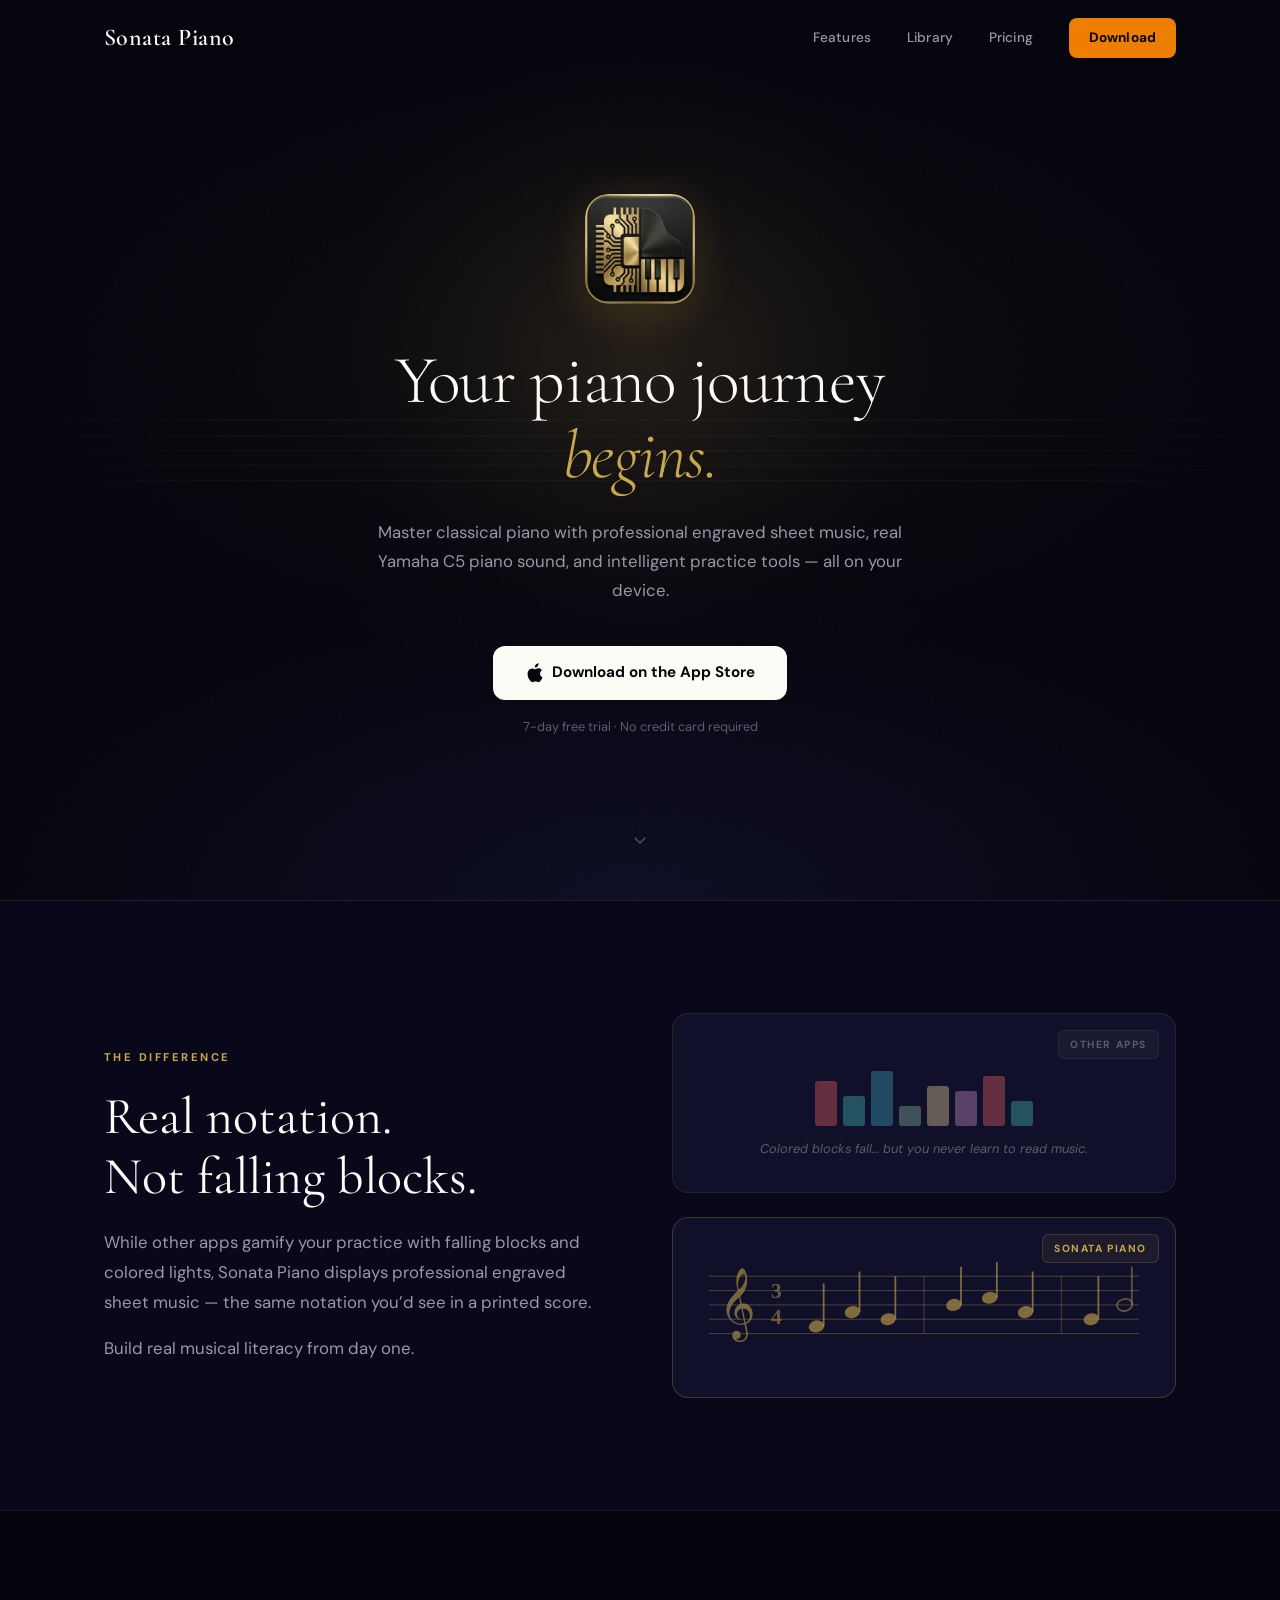
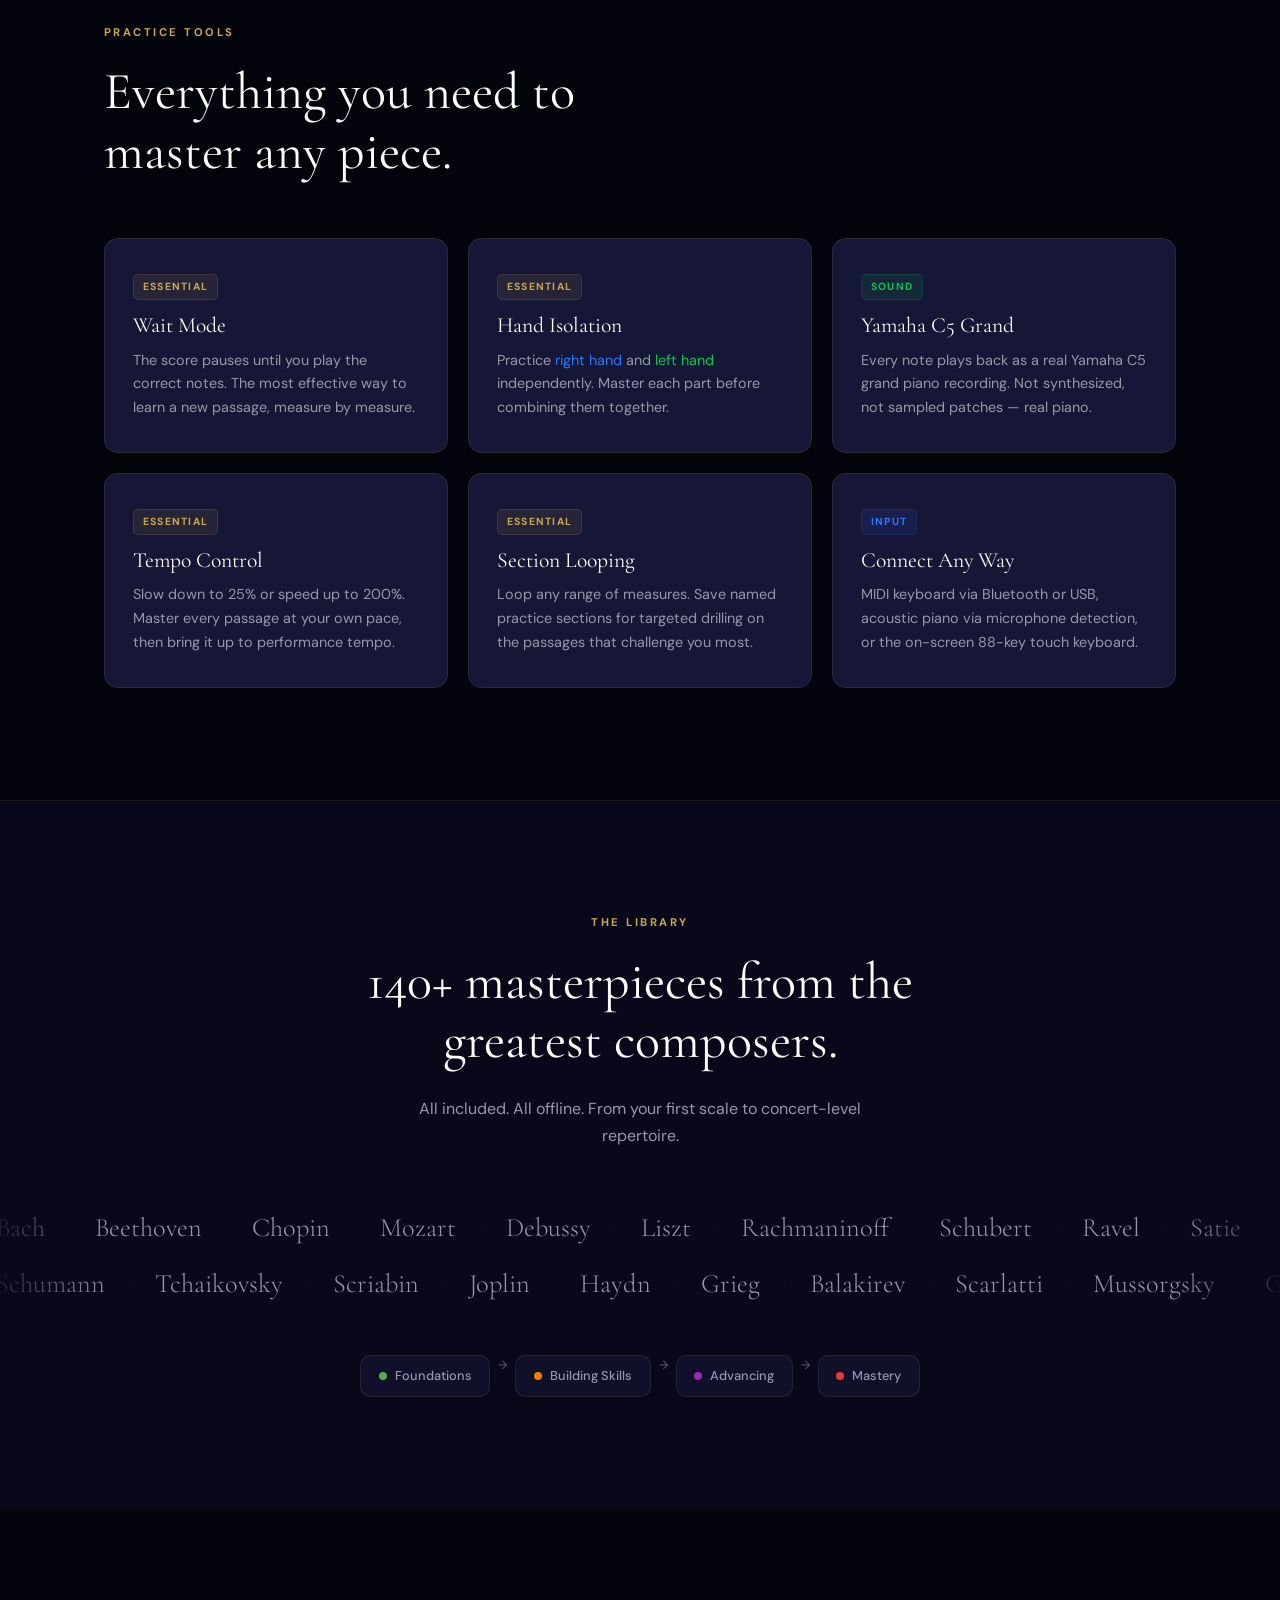
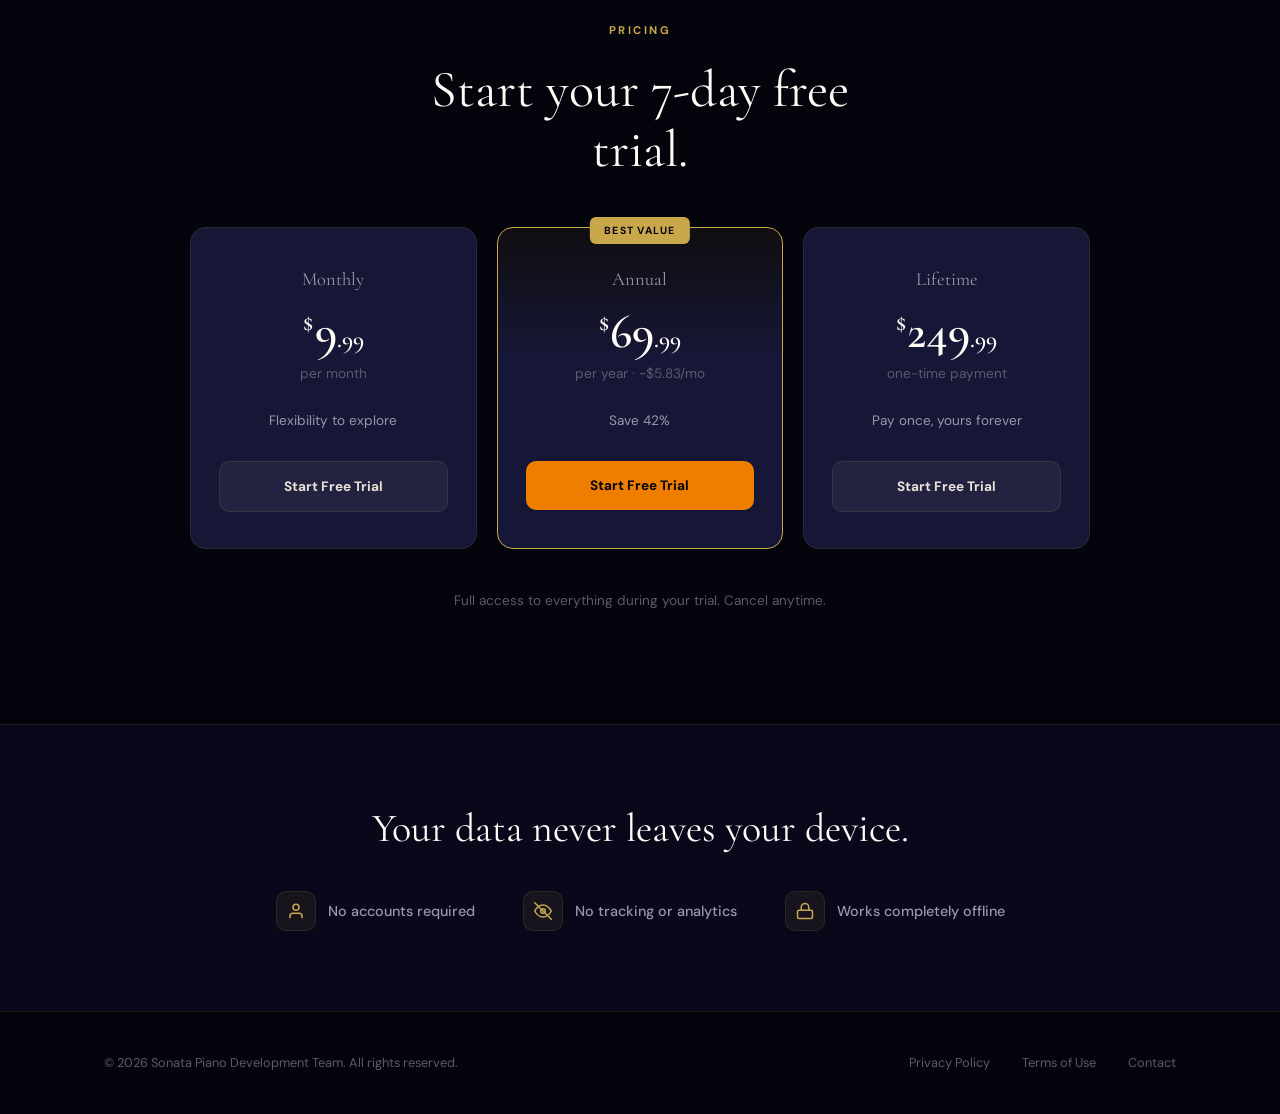
==== index.html @ e367dd0b "Update contact email to paul.washburn@sovereign-action.com Co-Authored-By: Claude Opus 4.7 (1M conte" ====
<!DOCTYPE html>
<html lang="en">
<head>
    <meta charset="UTF-8">
    <meta name="viewport" content="width=device-width, initial-scale=1.0">
    <title>Sonata Piano — Master Classical Piano with Real Sheet Music</title>
    <meta name="description" content="Learn classical piano with professional engraved sheet music, real Yamaha C5 piano sound, and intelligent practice tools. 140+ masterpieces. Fully offline.">
    <meta property="og:title" content="Sonata Piano — Master Classical Piano">
    <meta property="og:description" content="Professional engraved sheet music, real Yamaha C5 piano sound, and intelligent practice tools. 140+ classical masterpieces, fully offline.">
    <meta property="og:image" content="https://sonatapiano.app/assets/app-icon.png">
    <meta property="og:url" content="https://sonatapiano.app">
    <meta property="og:type" content="website">
    <meta name="twitter:card" content="summary_large_image">
    <meta name="apple-itunes-app" content="app-id=6759943429">
    <link rel="icon" type="image/png" sizes="32x32" href="assets/favicon-32.png">
    <link rel="apple-touch-icon" sizes="180x180" href="assets/favicon-180.png">
    <link rel="preconnect" href="https://fonts.googleapis.com">
    <link rel="preconnect" href="https://fonts.gstatic.com" crossorigin>
    <link href="https://fonts.googleapis.com/css2?family=Cormorant+Garamond:ital,wght@0,300;0,400;0,600;1,300;1,400&family=DM+Sans:ital,wght@0,400;0,500;0,700;1,400&display=swap" rel="stylesheet">
    <style>
        /* ========================================
           CSS VARIABLES
           ======================================== */
        :root {
            --bg-deepest: #04040C;
            --bg-dark: #08081A;
            --bg-surface: #10102A;
            --bg-card: #161636;
            --bg-card-hover: #1C1C40;
            --gold: #C9A84C;
            --gold-dim: rgba(201, 168, 76, 0.35);
            --gold-faint: rgba(201, 168, 76, 0.08);
            --amber: #EF7D00;
            --amber-glow: rgba(239, 125, 0, 0.25);
            --blue: #2979FF;
            --green: #00C853;
            --text-bright: #FEFCF6;
            --text-primary: #E8E2D6;
            --text-secondary: #9B96A8;
            --text-muted: #5E596E;
            --border: rgba(201, 168, 76, 0.12);
            --font-display: 'Cormorant Garamond', 'Georgia', serif;
            --font-body: 'DM Sans', 'Helvetica Neue', sans-serif;
        }

        /* ========================================
           RESET & BASE
           ======================================== */
        *, *::before, *::after { margin: 0; padding: 0; box-sizing: border-box; }
        html { scroll-behavior: smooth; -webkit-text-size-adjust: 100%; }
        body {
            font-family: var(--font-body);
            font-size: 16px;
            line-height: 1.7;
            color: var(--text-primary);
            background: var(--bg-deepest);
            overflow-x: hidden;
            -webkit-font-smoothing: antialiased;
            -moz-osx-font-smoothing: grayscale;
        }

        /* Grain texture overlay */
        body::after {
            content: '';
            position: fixed;
            inset: 0;
            opacity: 0.028;
            background-image: url("data:image/svg+xml,%3Csvg viewBox='0 0 256 256' xmlns='http://www.w3.org/2000/svg'%3E%3Cfilter id='n'%3E%3CfeTurbulence type='fractalNoise' baseFrequency='0.75' numOctaves='4' stitchTiles='stitch'/%3E%3C/filter%3E%3Crect width='100%25' height='100%25' filter='url(%23n)'/%3E%3C/svg%3E");
            background-repeat: repeat;
            background-size: 180px;
            pointer-events: none;
            z-index: 9999;
        }

        img { display: block; max-width: 100%; }
        a { color: inherit; text-decoration: none; }

        /* ========================================
           TYPOGRAPHY
           ======================================== */
        .section-label {
            font-family: var(--font-body);
            font-size: 0.7rem;
            font-weight: 700;
            letter-spacing: 0.22em;
            text-transform: uppercase;
            color: var(--gold);
            display: block;
            margin-bottom: 1.25rem;
        }
        h1, h2, h3 { font-family: var(--font-display); font-weight: 400; }
        h2 {
            font-size: clamp(2rem, 4.5vw, 3.25rem);
            line-height: 1.15;
            color: var(--text-bright);
            margin-bottom: 1.5rem;
        }

        /* ========================================
           LAYOUT
           ======================================== */
        .section-inner {
            max-width: 1120px;
            margin: 0 auto;
            padding: 0 1.5rem;
        }
        section {
            padding: 7rem 0;
            position: relative;
        }

        /* ========================================
           SCROLL REVEAL
           ======================================== */
        .reveal {
            opacity: 0;
            transform: translateY(28px);
            transition: opacity 0.75s cubic-bezier(0.23, 1, 0.32, 1),
                        transform 0.75s cubic-bezier(0.23, 1, 0.32, 1);
        }
        .reveal.visible {
            opacity: 1;
            transform: translateY(0);
        }
        .reveal-d1 { transition-delay: 0.08s; }
        .reveal-d2 { transition-delay: 0.16s; }
        .reveal-d3 { transition-delay: 0.24s; }
        .reveal-d4 { transition-delay: 0.32s; }
        .reveal-d5 { transition-delay: 0.40s; }

        /* ========================================
           NAVIGATION
           ======================================== */
        .nav {
            position: fixed;
            top: 0;
            left: 0;
            right: 0;
            z-index: 500;
            padding: 1.1rem 0;
            transition: background 0.4s, box-shadow 0.4s;
        }
        .nav.scrolled {
            background: rgba(4, 4, 12, 0.88);
            backdrop-filter: blur(16px);
            -webkit-backdrop-filter: blur(16px);
            box-shadow: 0 1px 0 var(--border);
        }
        .nav-inner {
            max-width: 1120px;
            margin: 0 auto;
            padding: 0 1.5rem;
            display: flex;
            align-items: center;
            justify-content: space-between;
        }
        .nav-logo {
            font-family: var(--font-display);
            font-size: 1.5rem;
            font-weight: 600;
            color: var(--text-bright);
            letter-spacing: 0.02em;
        }
        .nav-links {
            display: flex;
            align-items: center;
            gap: 2.25rem;
        }
        .nav-links a {
            font-size: 0.85rem;
            font-weight: 500;
            color: var(--text-secondary);
            transition: color 0.25s;
            letter-spacing: 0.01em;
        }
        .nav-links a:hover { color: var(--text-bright); }
        .nav-cta {
            background: var(--amber);
            color: var(--bg-deepest) !important;
            font-weight: 700 !important;
            padding: 0.5rem 1.25rem;
            border-radius: 8px;
            transition: background 0.25s, transform 0.25s !important;
        }
        .nav-cta:hover {
            background: #FF8F1A;
            transform: translateY(-1px);
        }
        .nav-toggle {
            display: none;
            background: none;
            border: none;
            color: var(--text-primary);
            font-size: 1.4rem;
            cursor: pointer;
            padding: 0.25rem;
        }

        /* ========================================
           HERO
           ======================================== */
        .hero {
            min-height: 100vh;
            display: flex;
            align-items: center;
            justify-content: center;
            text-align: center;
            position: relative;
            overflow: hidden;
            padding: 8rem 0 6rem;
            background: radial-gradient(ellipse 70% 50% at 50% 40%, rgba(201, 168, 76, 0.06) 0%, transparent 70%),
                        radial-gradient(ellipse 90% 60% at 50% 100%, rgba(16, 16, 42, 0.8) 0%, transparent 60%),
                        var(--bg-deepest);
        }
        .hero-glow {
            position: absolute;
            width: 600px;
            height: 600px;
            border-radius: 50%;
            background: radial-gradient(circle, rgba(201, 168, 76, 0.1) 0%, rgba(201, 168, 76, 0.03) 40%, transparent 70%);
            top: 38%;
            left: 50%;
            transform: translate(-50%, -50%);
            animation: breathe 7s ease-in-out infinite;
            pointer-events: none;
        }
        @keyframes breathe {
            0%, 100% { opacity: 0.6; transform: translate(-50%, -50%) scale(1); }
            50% { opacity: 1; transform: translate(-50%, -50%) scale(1.08); }
        }

        /* Decorative staff lines */
        .hero-staff {
            position: absolute;
            left: -5%;
            right: -5%;
            top: 50%;
            transform: translateY(-50%);
            display: flex;
            flex-direction: column;
            gap: 14px;
            pointer-events: none;
        }
        .hero-staff .staff-line {
            height: 1px;
            background: linear-gradient(90deg, transparent 0%, var(--gold) 20%, var(--gold) 80%, transparent 100%);
            opacity: 0;
            animation: staff-appear 1.2s ease-out forwards;
        }
        .hero-staff .staff-line:nth-child(1) { animation-delay: 0.6s; }
        .hero-staff .staff-line:nth-child(2) { animation-delay: 0.45s; }
        .hero-staff .staff-line:nth-child(3) { animation-delay: 0.3s; }
        .hero-staff .staff-line:nth-child(4) { animation-delay: 0.45s; }
        .hero-staff .staff-line:nth-child(5) { animation-delay: 0.6s; }
        @keyframes staff-appear {
            from { transform: scaleX(0); opacity: 0; }
            to { transform: scaleX(1); opacity: 0.055; }
        }

        .hero-content {
            position: relative;
            z-index: 2;
            max-width: 700px;
            padding: 0 1.5rem;
        }
        .hero-icon {
            width: 110px;
            height: 110px;
            margin: 0 auto 2.5rem;
            border-radius: 24px;
            box-shadow: 0 8px 40px rgba(201, 168, 76, 0.2),
                        0 2px 12px rgba(0, 0, 0, 0.4);
            animation: icon-enter 0.9s cubic-bezier(0.23, 1, 0.32, 1) 0.1s both;
        }
        @keyframes icon-enter {
            from { opacity: 0; transform: translateY(20px) scale(0.92); }
            to { opacity: 1; transform: translateY(0) scale(1); }
        }
        .hero h1 {
            font-size: clamp(2.75rem, 6vw, 4.25rem);
            font-weight: 300;
            line-height: 1.1;
            color: var(--text-bright);
            margin-bottom: 1.5rem;
            letter-spacing: -0.01em;
            animation: text-enter 0.9s cubic-bezier(0.23, 1, 0.32, 1) 0.3s both;
        }
        .hero h1 em {
            font-style: italic;
            color: var(--gold);
        }
        @keyframes text-enter {
            from { opacity: 0; transform: translateY(16px); }
            to { opacity: 1; transform: translateY(0); }
        }
        .hero-tagline {
            font-size: 1.05rem;
            color: var(--text-secondary);
            line-height: 1.75;
            margin-bottom: 2.5rem;
            max-width: 540px;
            margin-left: auto;
            margin-right: auto;
            animation: text-enter 0.9s cubic-bezier(0.23, 1, 0.32, 1) 0.5s both;
        }
        .btn-download {
            display: inline-flex;
            align-items: center;
            gap: 0.6rem;
            background: var(--text-bright);
            color: var(--bg-deepest);
            font-weight: 700;
            font-size: 0.95rem;
            padding: 0.9rem 2rem;
            border-radius: 12px;
            transition: transform 0.25s, box-shadow 0.25s;
            animation: text-enter 0.9s cubic-bezier(0.23, 1, 0.32, 1) 0.65s both;
        }
        .btn-download:hover {
            transform: translateY(-2px);
            box-shadow: 0 6px 24px rgba(254, 252, 246, 0.15);
        }
        .btn-download svg { flex-shrink: 0; }
        .hero-trial {
            font-size: 0.8rem;
            color: var(--text-muted);
            margin-top: 1rem;
            animation: text-enter 0.9s cubic-bezier(0.23, 1, 0.32, 1) 0.8s both;
        }
        .hero-scroll {
            position: absolute;
            bottom: 2.5rem;
            left: 50%;
            transform: translateX(-50%);
            opacity: 0.3;
            animation: hint-bounce 2.5s ease-in-out infinite;
        }
        @keyframes hint-bounce {
            0%, 100% { transform: translateX(-50%) translateY(0); }
            50% { transform: translateX(-50%) translateY(7px); }
        }

        /* ========================================
           HOOK (DIFFERENTIATOR)
           ======================================== */
        .hook {
            background: var(--bg-dark);
            border-top: 1px solid var(--border);
            border-bottom: 1px solid var(--border);
        }
        .hook-grid {
            display: grid;
            grid-template-columns: 1fr 1fr;
            gap: 4rem;
            align-items: center;
        }
        .hook h2 { margin-bottom: 1.25rem; }
        .hook-text p {
            color: var(--text-secondary);
            font-size: 1.05rem;
            line-height: 1.8;
            margin-bottom: 1rem;
        }
        .hook-text p:last-child { margin-bottom: 0; }
        .hook-visual {
            position: relative;
            display: flex;
            flex-direction: column;
            gap: 1.5rem;
        }
        .notation-display {
            background: var(--bg-surface);
            border: 1px solid var(--border);
            border-radius: 16px;
            padding: 2rem 2.25rem;
            position: relative;
            overflow: hidden;
        }
        .notation-display .badge {
            position: absolute;
            top: 1rem;
            right: 1rem;
            font-size: 0.65rem;
            font-weight: 700;
            letter-spacing: 0.15em;
            text-transform: uppercase;
            padding: 0.3rem 0.7rem;
            border-radius: 6px;
        }
        .notation-sonata {
            border-color: rgba(201, 168, 76, 0.25);
        }
        .notation-sonata .badge {
            background: var(--gold-faint);
            color: var(--gold);
            border: 1px solid rgba(201, 168, 76, 0.2);
        }
        .notation-others .badge {
            background: rgba(255, 255, 255, 0.04);
            color: var(--text-muted);
            border: 1px solid rgba(255, 255, 255, 0.06);
        }
        .notation-svg { color: var(--text-primary); width: 100%; }
        .notation-sonata .notation-svg { color: var(--gold); opacity: 0.8; }

        /* Falling blocks representation */
        .falling-blocks {
            display: flex;
            gap: 6px;
            justify-content: center;
            align-items: flex-end;
            height: 80px;
            opacity: 0.35;
        }
        .falling-block {
            width: 22px;
            border-radius: 3px;
        }
        .fb-1 { height: 45px; background: #FF6B6B; }
        .fb-2 { height: 30px; background: #4ECDC4; }
        .fb-3 { height: 55px; background: #45B7D1; }
        .fb-4 { height: 20px; background: #96CEB4; }
        .fb-5 { height: 40px; background: #FFEAA7; }
        .fb-6 { height: 35px; background: #DDA0DD; }
        .fb-7 { height: 50px; background: #FF6B6B; }
        .fb-8 { height: 25px; background: #4ECDC4; }
        .falling-blocks-label {
            text-align: center;
            font-size: 0.8rem;
            color: var(--text-muted);
            margin-top: 0.75rem;
            font-style: italic;
        }

        /* ========================================
           FEATURES
           ======================================== */
        .features { background: var(--bg-deepest); }
        .features h2 { max-width: 500px; }
        .features-grid {
            display: grid;
            grid-template-columns: repeat(3, 1fr);
            gap: 1.25rem;
            margin-top: 3.5rem;
        }
        .feature-card {
            background: var(--bg-card);
            border: 1px solid var(--border);
            border-radius: 14px;
            padding: 2rem 1.75rem;
            transition: background 0.3s, border-color 0.3s, transform 0.3s;
            position: relative;
        }
        .feature-card::before {
            content: '';
            position: absolute;
            top: 0;
            left: 1.75rem;
            right: 1.75rem;
            height: 2px;
            background: linear-gradient(90deg, var(--gold), transparent);
            border-radius: 0 0 2px 2px;
            opacity: 0;
            transition: opacity 0.3s;
        }
        .feature-card:hover {
            background: var(--bg-card-hover);
            border-color: rgba(201, 168, 76, 0.2);
            transform: translateY(-3px);
        }
        .feature-card:hover::before { opacity: 1; }
        .feature-card h3 {
            font-size: 1.35rem;
            font-weight: 400;
            color: var(--text-bright);
            margin-bottom: 0.6rem;
            line-height: 1.25;
        }
        .feature-card p {
            font-size: 0.9rem;
            color: var(--text-secondary);
            line-height: 1.65;
        }
        .feature-tag {
            display: inline-block;
            font-size: 0.65rem;
            font-weight: 700;
            letter-spacing: 0.12em;
            text-transform: uppercase;
            padding: 0.2rem 0.55rem;
            border-radius: 5px;
            margin-bottom: 0.75rem;
        }
        .tag-essential {
            background: rgba(201, 168, 76, 0.1);
            color: var(--gold);
            border: 1px solid rgba(201, 168, 76, 0.15);
        }
        .tag-input {
            background: rgba(41, 121, 255, 0.1);
            color: var(--blue);
            border: 1px solid rgba(41, 121, 255, 0.15);
        }
        .tag-sound {
            background: rgba(0, 200, 83, 0.1);
            color: var(--green);
            border: 1px solid rgba(0, 200, 83, 0.15);
        }

        /* ========================================
           LIBRARY
           ======================================== */
        .library {
            background: var(--bg-dark);
            border-top: 1px solid var(--border);
            overflow: hidden;
        }
        .library .section-inner { text-align: center; }
        .library h2 { max-width: 600px; margin-left: auto; margin-right: auto; }

        /* Composer marquee */
        .marquee-wrapper {
            margin: 3.5rem -1.5rem 3rem;
            display: flex;
            flex-direction: column;
            gap: 0.75rem;
            mask-image: linear-gradient(90deg, transparent, black 10%, black 90%, transparent);
            -webkit-mask-image: linear-gradient(90deg, transparent, black 10%, black 90%, transparent);
        }
        .marquee-track {
            display: flex;
            overflow: hidden;
        }
        .marquee-content {
            display: flex;
            align-items: center;
            gap: 0;
            flex-shrink: 0;
            white-space: nowrap;
        }
        .marquee-content span {
            font-family: var(--font-display);
            font-size: 1.65rem;
            font-weight: 300;
            color: var(--text-secondary);
            padding: 0 1.25rem;
        }
        .marquee-content .dot {
            font-size: 0.5rem;
            color: var(--gold-dim);
            padding: 0 0.25rem;
        }
        .marquee-left .marquee-content { animation: scroll-left 50s linear infinite; }
        .marquee-right .marquee-content { animation: scroll-right 55s linear infinite; }
        @keyframes scroll-left {
            from { transform: translateX(0); }
            to { transform: translateX(-50%); }
        }
        @keyframes scroll-right {
            from { transform: translateX(-50%); }
            to { transform: translateX(0); }
        }

        /* Difficulty tiers */
        .difficulty-track {
            display: flex;
            justify-content: center;
            gap: 0.5rem;
            flex-wrap: wrap;
        }
        .diff-tier {
            display: flex;
            align-items: center;
            gap: 0.5rem;
            padding: 0.55rem 1.1rem;
            background: var(--bg-surface);
            border: 1px solid var(--border);
            border-radius: 10px;
            font-size: 0.8rem;
            font-weight: 500;
            color: var(--text-secondary);
        }
        .diff-dot {
            width: 8px;
            height: 8px;
            border-radius: 50%;
        }
        .diff-beginner { background: #4CAF50; }
        .diff-intermediate { background: #EF7D00; }
        .diff-advanced { background: #9C27B0; }
        .diff-expert { background: #E53935; }
        .diff-arrow {
            color: var(--text-muted);
            font-size: 0.75rem;
        }

        /* ========================================
           PRICING
           ======================================== */
        .pricing { background: var(--bg-deepest); }
        .pricing .section-inner { text-align: center; }
        .pricing h2 { max-width: 500px; margin-left: auto; margin-right: auto; }
        .pricing-grid {
            display: grid;
            grid-template-columns: repeat(3, 1fr);
            gap: 1.25rem;
            margin-top: 3rem;
            max-width: 900px;
            margin-left: auto;
            margin-right: auto;
        }
        .pricing-card {
            background: var(--bg-card);
            border: 1px solid var(--border);
            border-radius: 16px;
            padding: 2.25rem 1.75rem;
            text-align: center;
            transition: transform 0.3s, border-color 0.3s;
            position: relative;
        }
        .pricing-card:hover {
            transform: translateY(-3px);
        }
        .pricing-card.featured {
            border-color: var(--gold);
            background: linear-gradient(180deg, rgba(201, 168, 76, 0.06) 0%, var(--bg-card) 40%);
        }
        .pricing-badge {
            position: absolute;
            top: -0.7rem;
            left: 50%;
            transform: translateX(-50%);
            background: var(--gold);
            color: var(--bg-deepest);
            font-size: 0.65rem;
            font-weight: 700;
            letter-spacing: 0.12em;
            text-transform: uppercase;
            padding: 0.3rem 0.9rem;
            border-radius: 6px;
            white-space: nowrap;
        }
        .pricing-plan {
            font-family: var(--font-display);
            font-size: 1.15rem;
            color: var(--text-secondary);
            margin-bottom: 0.75rem;
        }
        .pricing-amount {
            font-family: var(--font-display);
            font-size: 3rem;
            font-weight: 600;
            color: var(--text-bright);
            line-height: 1;
        }
        .pricing-amount .currency {
            font-size: 1.5rem;
            vertical-align: super;
            margin-right: 0.1rem;
        }
        .pricing-period {
            font-size: 0.85rem;
            color: var(--text-muted);
            margin-top: 0.4rem;
            margin-bottom: 1.5rem;
        }
        .pricing-detail {
            font-size: 0.85rem;
            color: var(--text-secondary);
            margin-bottom: 1.75rem;
            min-height: 1.5rem;
        }
        .pricing-btn {
            display: block;
            width: 100%;
            padding: 0.8rem;
            border-radius: 10px;
            font-family: var(--font-body);
            font-size: 0.85rem;
            font-weight: 700;
            border: none;
            cursor: pointer;
            transition: transform 0.25s, box-shadow 0.25s;
            text-align: center;
        }
        .pricing-btn:hover {
            transform: translateY(-1px);
        }
        .pricing-btn-primary {
            background: var(--amber);
            color: var(--bg-deepest);
        }
        .pricing-btn-primary:hover {
            box-shadow: 0 4px 18px var(--amber-glow);
        }
        .pricing-btn-secondary {
            background: rgba(255, 255, 255, 0.06);
            color: var(--text-primary);
            border: 1px solid var(--border);
        }
        .pricing-btn-secondary:hover {
            background: rgba(255, 255, 255, 0.1);
        }
        .pricing-note {
            margin-top: 2.5rem;
            font-size: 0.85rem;
            color: var(--text-muted);
        }

        /* ========================================
           TRUST
           ======================================== */
        .trust {
            background: var(--bg-dark);
            border-top: 1px solid var(--border);
            padding: 5rem 0;
        }
        .trust .section-inner { text-align: center; }
        .trust h2 {
            font-size: clamp(1.75rem, 3.5vw, 2.5rem);
            margin-bottom: 2.5rem;
        }
        .trust-grid {
            display: flex;
            justify-content: center;
            gap: 3rem;
            flex-wrap: wrap;
        }
        .trust-item {
            display: flex;
            align-items: center;
            gap: 0.75rem;
        }
        .trust-icon {
            width: 40px;
            height: 40px;
            border-radius: 10px;
            background: var(--gold-faint);
            border: 1px solid var(--border);
            display: flex;
            align-items: center;
            justify-content: center;
            flex-shrink: 0;
            color: var(--gold);
        }
        .trust-label {
            font-size: 0.9rem;
            font-weight: 500;
            color: var(--text-secondary);
        }

        /* ========================================
           FOOTER
           ======================================== */
        .footer {
            padding: 2.5rem 0;
            border-top: 1px solid var(--border);
            background: var(--bg-deepest);
        }
        .footer-inner {
            max-width: 1120px;
            margin: 0 auto;
            padding: 0 1.5rem;
            display: flex;
            align-items: center;
            justify-content: space-between;
        }
        .footer-copy {
            font-size: 0.8rem;
            color: var(--text-muted);
        }
        .footer-links {
            display: flex;
            gap: 2rem;
        }
        .footer-links a {
            font-size: 0.8rem;
            color: var(--text-muted);
            transition: color 0.25s;
        }
        .footer-links a:hover { color: var(--text-secondary); }

        /* ========================================
           RESPONSIVE
           ======================================== */
        @media (max-width: 900px) {
            .features-grid { grid-template-columns: repeat(2, 1fr); }
            .pricing-grid { grid-template-columns: repeat(3, 1fr); gap: 1rem; }
            .hook-grid { gap: 2.5rem; }
        }
        @media (max-width: 768px) {
            section { padding: 5rem 0; }
            .nav-links { display: none; }
            .nav-links.open {
                display: flex;
                flex-direction: column;
                position: absolute;
                top: 100%;
                left: 0;
                right: 0;
                background: rgba(4, 4, 12, 0.97);
                backdrop-filter: blur(16px);
                -webkit-backdrop-filter: blur(16px);
                padding: 1.25rem 1.5rem;
                gap: 1rem;
                border-bottom: 1px solid var(--border);
            }
            .nav-links.open a { font-size: 1rem; }
            .nav-toggle { display: block; }

            .hook-grid {
                grid-template-columns: 1fr;
                gap: 2.5rem;
            }
            .hook-visual { order: -1; }

            .features-grid { grid-template-columns: 1fr; }

            .pricing-grid {
                grid-template-columns: 1fr;
                max-width: 380px;
            }
            .pricing-card.featured { order: -1; }

            .trust-grid { flex-direction: column; align-items: center; gap: 1.5rem; }

            .footer-inner { flex-direction: column; gap: 1rem; text-align: center; }
            .footer-links { gap: 1.25rem; }

            .hero { padding: 7rem 0 5rem; }
            .hero-icon { width: 90px; height: 90px; margin-bottom: 2rem; }
            .hero-scroll { display: none; }

            .marquee-content span { font-size: 1.25rem; }
        }
        @media (max-width: 480px) {
            .hero h1 { font-size: 2.25rem; }
            .hero-tagline { font-size: 0.95rem; }
            .btn-download { font-size: 0.9rem; padding: 0.8rem 1.5rem; }
            .feature-card { padding: 1.5rem 1.25rem; }
        }
    </style>
</head>
<body>

    <!-- ======== NAVIGATION ======== -->
    <nav class="nav" id="nav">
        <div class="nav-inner">
            <a href="/" class="nav-logo">Sonata Piano</a>
            <div class="nav-links" id="navLinks">
                <a href="#features">Features</a>
                <a href="#library">Library</a>
                <a href="#pricing">Pricing</a>
                <a href="https://apps.apple.com/app/id6759943429" class="nav-cta">Download</a>
            </div>
            <button class="nav-toggle" id="navToggle" aria-label="Toggle menu">
                <svg width="22" height="22" viewBox="0 0 24 24" fill="none" stroke="currentColor" stroke-width="2" stroke-linecap="round"><line x1="3" y1="6" x2="21" y2="6"/><line x1="3" y1="12" x2="21" y2="12"/><line x1="3" y1="18" x2="21" y2="18"/></svg>
            </button>
        </div>
    </nav>

    <!-- ======== HERO ======== -->
    <section class="hero" id="hero">
        <div class="hero-glow" aria-hidden="true"></div>
        <div class="hero-staff" aria-hidden="true">
            <div class="staff-line"></div>
            <div class="staff-line"></div>
            <div class="staff-line"></div>
            <div class="staff-line"></div>
            <div class="staff-line"></div>
        </div>
        <div class="hero-content">
            <img src="assets/app-icon.png?v=2" alt="Sonata Piano" class="hero-icon" width="110" height="110">
            <h1>Your piano journey<br><em>begins.</em></h1>
            <p class="hero-tagline">Master classical piano with professional engraved sheet music, real Yamaha&nbsp;C5 piano sound, and intelligent practice tools &mdash; all on your device.</p>
            <a href="https://apps.apple.com/app/id6759943429" class="btn-download">
                <svg width="18" height="22" viewBox="0 0 18 22" fill="currentColor" aria-hidden="true"><path d="M14.94 11.58c-.02-2.28 1.86-3.37 1.95-3.43-1.06-1.55-2.71-1.76-3.3-1.79-1.4-.14-2.74.83-3.45.83-.72 0-1.82-.81-2.99-.79-1.54.02-2.96.9-3.75 2.28-1.6 2.78-.41 6.9 1.15 9.16.76 1.1 1.67 2.34 2.87 2.29 1.15-.05 1.59-.74 2.98-.74 1.39 0 1.78.74 2.99.72 1.24-.02 2.03-1.12 2.78-2.23.88-1.28 1.24-2.51 1.26-2.58-.03-.01-2.42-.93-2.44-3.7zM12.63 4.15c.63-.77 1.06-1.83.94-2.9-.91.04-2.01.61-2.66 1.37-.58.67-1.09 1.75-.96 2.78 1.02.08 2.05-.52 2.68-1.25z"/></svg>
                Download on the App Store
            </a>
            <p class="hero-trial">7-day free trial &middot; No credit card required</p>
        </div>
        <div class="hero-scroll" aria-hidden="true">
            <svg width="24" height="24" viewBox="0 0 24 24" fill="none" stroke="currentColor" stroke-width="1.5" stroke-linecap="round" stroke-linejoin="round"><path d="M7 10l5 5 5-5"/></svg>
        </div>
    </section>

    <!-- ======== HOOK: DIFFERENTIATOR ======== -->
    <section class="hook" id="hook">
        <div class="section-inner">
            <div class="hook-grid">
                <div class="hook-text">
                    <span class="section-label reveal">The Difference</span>
                    <h2 class="reveal reveal-d1">Real notation.<br>Not falling blocks.</h2>
                    <p class="reveal reveal-d2">While other apps gamify your practice with falling blocks and colored lights, Sonata Piano displays professional engraved sheet music &mdash; the same notation you&rsquo;d see in a printed score.</p>
                    <p class="reveal reveal-d3">Build real musical literacy from day one.</p>
                </div>
                <div class="hook-visual reveal reveal-d2">
                    <div class="notation-display notation-others">
                        <span class="badge">Other Apps</span>
                        <div class="falling-blocks">
                            <div class="falling-block fb-1"></div>
                            <div class="falling-block fb-2"></div>
                            <div class="falling-block fb-3"></div>
                            <div class="falling-block fb-4"></div>
                            <div class="falling-block fb-5"></div>
                            <div class="falling-block fb-6"></div>
                            <div class="falling-block fb-7"></div>
                            <div class="falling-block fb-8"></div>
                        </div>
                        <p class="falling-blocks-label">Colored blocks fall&hellip; but you never learn to read music.</p>
                    </div>
                    <div class="notation-display notation-sonata">
                        <span class="badge">Sonata Piano</span>
                        <svg class="notation-svg" viewBox="0 0 360 90" fill="none" aria-hidden="true">
                            <!-- Staff lines -->
                            <line x1="0" y1="22" x2="360" y2="22" stroke="currentColor" stroke-width="0.7" opacity="0.5"/>
                            <line x1="0" y1="34" x2="360" y2="34" stroke="currentColor" stroke-width="0.7" opacity="0.5"/>
                            <line x1="0" y1="46" x2="360" y2="46" stroke="currentColor" stroke-width="0.7" opacity="0.5"/>
                            <line x1="0" y1="58" x2="360" y2="58" stroke="currentColor" stroke-width="0.7" opacity="0.5"/>
                            <line x1="0" y1="70" x2="360" y2="70" stroke="currentColor" stroke-width="0.7" opacity="0.5"/>
                            <!-- Treble clef -->
                            <text x="8" y="62" font-size="52" fill="currentColor" font-family="serif" opacity="0.7">&#119070;</text>
                            <!-- Time signature -->
                            <text x="52" y="40" font-size="18" fill="currentColor" font-family="serif" font-weight="bold" opacity="0.6">3</text>
                            <text x="52" y="62" font-size="18" fill="currentColor" font-family="serif" font-weight="bold" opacity="0.6">4</text>
                            <!-- Notes — simplified Moonlight Sonata motif -->
                            <ellipse cx="90" cy="64" rx="6.5" ry="5" fill="currentColor" transform="rotate(-12, 90, 64)" opacity="0.75"/>
                            <line x1="96" y1="64" x2="96" y2="28" stroke="currentColor" stroke-width="1.5" opacity="0.75"/>
                            <ellipse cx="120" cy="52" rx="6.5" ry="5" fill="currentColor" transform="rotate(-12, 120, 52)" opacity="0.75"/>
                            <line x1="126" y1="52" x2="126" y2="18" stroke="currentColor" stroke-width="1.5" opacity="0.75"/>
                            <ellipse cx="150" cy="58" rx="6.5" ry="5" fill="currentColor" transform="rotate(-12, 150, 58)" opacity="0.75"/>
                            <line x1="156" y1="58" x2="156" y2="22" stroke="currentColor" stroke-width="1.5" opacity="0.75"/>
                            <!-- Bar line -->
                            <line x1="180" y1="22" x2="180" y2="70" stroke="currentColor" stroke-width="0.8" opacity="0.4"/>
                            <ellipse cx="205" cy="46" rx="6.5" ry="5" fill="currentColor" transform="rotate(-12, 205, 46)" opacity="0.75"/>
                            <line x1="211" y1="46" x2="211" y2="14" stroke="currentColor" stroke-width="1.5" opacity="0.75"/>
                            <ellipse cx="235" cy="40" rx="6.5" ry="5" fill="currentColor" transform="rotate(-12, 235, 40)" opacity="0.75"/>
                            <line x1="241" y1="40" x2="241" y2="10" stroke="currentColor" stroke-width="1.5" opacity="0.75"/>
                            <ellipse cx="265" cy="52" rx="6.5" ry="5" fill="currentColor" transform="rotate(-12, 265, 52)" opacity="0.75"/>
                            <line x1="271" y1="52" x2="271" y2="18" stroke="currentColor" stroke-width="1.5" opacity="0.75"/>
                            <!-- Bar line -->
                            <line x1="295" y1="22" x2="295" y2="70" stroke="currentColor" stroke-width="0.8" opacity="0.4"/>
                            <ellipse cx="320" cy="58" rx="6.5" ry="5" fill="currentColor" transform="rotate(-12, 320, 58)" opacity="0.75"/>
                            <line x1="326" y1="58" x2="326" y2="22" stroke="currentColor" stroke-width="1.5" opacity="0.75"/>
                            <ellipse cx="348" cy="46" rx="6.5" ry="5" fill="none" stroke="currentColor" stroke-width="1.5" transform="rotate(-12, 348, 46)" opacity="0.55"/>
                            <line x1="354" y1="46" x2="354" y2="14" stroke="currentColor" stroke-width="1.5" opacity="0.55"/>
                        </svg>
                    </div>
                </div>
            </div>
        </div>
    </section>

    <!-- ======== FEATURES ======== -->
    <section class="features" id="features">
        <div class="section-inner">
            <span class="section-label reveal">Practice Tools</span>
            <h2 class="reveal reveal-d1">Everything you need to master any piece.</h2>
            <div class="features-grid">
                <div class="feature-card reveal reveal-d1">
                    <span class="feature-tag tag-essential">Essential</span>
                    <h3>Wait Mode</h3>
                    <p>The score pauses until you play the correct notes. The most effective way to learn a new passage, measure by measure.</p>
                </div>
                <div class="feature-card reveal reveal-d2">
                    <span class="feature-tag tag-essential">Essential</span>
                    <h3>Hand Isolation</h3>
                    <p>Practice <span style="color:var(--blue)">right hand</span> and <span style="color:var(--green)">left hand</span> independently. Master each part before combining them together.</p>
                </div>
                <div class="feature-card reveal reveal-d3">
                    <span class="feature-tag tag-sound">Sound</span>
                    <h3>Yamaha C5 Grand</h3>
                    <p>Every note plays back as a real Yamaha C5 grand piano recording. Not synthesized, not sampled patches &mdash; real piano.</p>
                </div>
                <div class="feature-card reveal reveal-d1">
                    <span class="feature-tag tag-essential">Essential</span>
                    <h3>Tempo Control</h3>
                    <p>Slow down to 25% or speed up to 200%. Master every passage at your own pace, then bring it up to performance tempo.</p>
                </div>
                <div class="feature-card reveal reveal-d2">
                    <span class="feature-tag tag-essential">Essential</span>
                    <h3>Section Looping</h3>
                    <p>Loop any range of measures. Save named practice sections for targeted drilling on the passages that challenge you most.</p>
                </div>
                <div class="feature-card reveal reveal-d3">
                    <span class="feature-tag tag-input">Input</span>
                    <h3>Connect Any Way</h3>
                    <p>MIDI keyboard via Bluetooth or USB, acoustic piano via microphone detection, or the on-screen 88-key touch keyboard.</p>
                </div>
            </div>
        </div>
    </section>

    <!-- ======== LIBRARY ======== -->
    <section class="library" id="library">
        <div class="section-inner">
            <span class="section-label reveal">The Library</span>
            <h2 class="reveal reveal-d1">140+ masterpieces from the greatest composers.</h2>
            <p class="reveal reveal-d2" style="color:var(--text-secondary); max-width:520px; margin: 0 auto 0; font-size:1rem;">All included. All offline. From your first scale to concert-level repertoire.</p>
        </div>

        <div class="marquee-wrapper" aria-hidden="true">
            <div class="marquee-track marquee-left">
                <div class="marquee-content">
                    <span>Bach</span><span class="dot">&middot;</span>
                    <span>Beethoven</span><span class="dot">&middot;</span>
                    <span>Chopin</span><span class="dot">&middot;</span>
                    <span>Mozart</span><span class="dot">&middot;</span>
                    <span>Debussy</span><span class="dot">&middot;</span>
                    <span>Liszt</span><span class="dot">&middot;</span>
                    <span>Rachmaninoff</span><span class="dot">&middot;</span>
                    <span>Schubert</span><span class="dot">&middot;</span>
                    <span>Ravel</span><span class="dot">&middot;</span>
                    <span>Satie</span><span class="dot">&middot;</span>
                    <span>Brahms</span><span class="dot">&middot;</span>
                    <span>Prokofiev</span><span class="dot">&middot;</span>
                    <span>Mendelssohn</span><span class="dot">&middot;</span>
                </div>
                <div class="marquee-content">
                    <span>Bach</span><span class="dot">&middot;</span>
                    <span>Beethoven</span><span class="dot">&middot;</span>
                    <span>Chopin</span><span class="dot">&middot;</span>
                    <span>Mozart</span><span class="dot">&middot;</span>
                    <span>Debussy</span><span class="dot">&middot;</span>
                    <span>Liszt</span><span class="dot">&middot;</span>
                    <span>Rachmaninoff</span><span class="dot">&middot;</span>
                    <span>Schubert</span><span class="dot">&middot;</span>
                    <span>Ravel</span><span class="dot">&middot;</span>
                    <span>Satie</span><span class="dot">&middot;</span>
                    <span>Brahms</span><span class="dot">&middot;</span>
                    <span>Prokofiev</span><span class="dot">&middot;</span>
                    <span>Mendelssohn</span><span class="dot">&middot;</span>
                </div>
            </div>
            <div class="marquee-track marquee-right">
                <div class="marquee-content">
                    <span>Schumann</span><span class="dot">&middot;</span>
                    <span>Tchaikovsky</span><span class="dot">&middot;</span>
                    <span>Scriabin</span><span class="dot">&middot;</span>
                    <span>Joplin</span><span class="dot">&middot;</span>
                    <span>Haydn</span><span class="dot">&middot;</span>
                    <span>Grieg</span><span class="dot">&middot;</span>
                    <span>Balakirev</span><span class="dot">&middot;</span>
                    <span>Scarlatti</span><span class="dot">&middot;</span>
                    <span>Mussorgsky</span><span class="dot">&middot;</span>
                    <span>Glinka</span><span class="dot">&middot;</span>
                    <span>Clementi</span><span class="dot">&middot;</span>
                    <span>Czerny</span><span class="dot">&middot;</span>
                    <span>Burgm&uuml;ller</span><span class="dot">&middot;</span>
                </div>
                <div class="marquee-content">
                    <span>Schumann</span><span class="dot">&middot;</span>
                    <span>Tchaikovsky</span><span class="dot">&middot;</span>
                    <span>Scriabin</span><span class="dot">&middot;</span>
                    <span>Joplin</span><span class="dot">&middot;</span>
                    <span>Haydn</span><span class="dot">&middot;</span>
                    <span>Grieg</span><span class="dot">&middot;</span>
                    <span>Balakirev</span><span class="dot">&middot;</span>
                    <span>Scarlatti</span><span class="dot">&middot;</span>
                    <span>Mussorgsky</span><span class="dot">&middot;</span>
                    <span>Glinka</span><span class="dot">&middot;</span>
                    <span>Clementi</span><span class="dot">&middot;</span>
                    <span>Czerny</span><span class="dot">&middot;</span>
                    <span>Burgm&uuml;ller</span><span class="dot">&middot;</span>
                </div>
            </div>
        </div>

        <div class="section-inner">
            <div class="difficulty-track reveal">
                <div class="diff-tier"><span class="diff-dot diff-beginner"></span> Foundations</div>
                <span class="diff-arrow">&rarr;</span>
                <div class="diff-tier"><span class="diff-dot diff-intermediate"></span> Building Skills</div>
                <span class="diff-arrow">&rarr;</span>
                <div class="diff-tier"><span class="diff-dot diff-advanced"></span> Advancing</div>
                <span class="diff-arrow">&rarr;</span>
                <div class="diff-tier"><span class="diff-dot diff-expert"></span> Mastery</div>
            </div>
        </div>
    </section>

    <!-- ======== PRICING ======== -->
    <section class="pricing" id="pricing">
        <div class="section-inner">
            <span class="section-label reveal">Pricing</span>
            <h2 class="reveal reveal-d1">Start your 7-day free trial.</h2>

            <div class="pricing-grid">
                <div class="pricing-card reveal reveal-d1">
                    <p class="pricing-plan">Monthly</p>
                    <p class="pricing-amount"><span class="currency">$</span>9<span style="font-size:1.5rem">.99</span></p>
                    <p class="pricing-period">per month</p>
                    <p class="pricing-detail">Flexibility to explore</p>
                    <a href="https://apps.apple.com/app/id6759943429" class="pricing-btn pricing-btn-secondary">Start Free Trial</a>
                </div>
                <div class="pricing-card featured reveal reveal-d2">
                    <span class="pricing-badge">Best Value</span>
                    <p class="pricing-plan">Annual</p>
                    <p class="pricing-amount"><span class="currency">$</span>69<span style="font-size:1.5rem">.99</span></p>
                    <p class="pricing-period">per year &middot; ~$5.83/mo</p>
                    <p class="pricing-detail">Save 42%</p>
                    <a href="https://apps.apple.com/app/id6759943429" class="pricing-btn pricing-btn-primary">Start Free Trial</a>
                </div>
                <div class="pricing-card reveal reveal-d3">
                    <p class="pricing-plan">Lifetime</p>
                    <p class="pricing-amount"><span class="currency">$</span>249<span style="font-size:1.5rem">.99</span></p>
                    <p class="pricing-period">one-time payment</p>
                    <p class="pricing-detail">Pay once, yours forever</p>
                    <a href="https://apps.apple.com/app/id6759943429" class="pricing-btn pricing-btn-secondary">Start Free Trial</a>
                </div>
            </div>

            <p class="pricing-note reveal">Full access to everything during your trial. Cancel anytime.</p>
        </div>
    </section>

    <!-- ======== TRUST ======== -->
    <section class="trust">
        <div class="section-inner">
            <h2 class="reveal">Your data never leaves your device.</h2>
            <div class="trust-grid">
                <div class="trust-item reveal reveal-d1">
                    <div class="trust-icon">
                        <svg width="18" height="18" viewBox="0 0 24 24" fill="none" stroke="currentColor" stroke-width="2" stroke-linecap="round"><path d="M20 21v-2a4 4 0 00-4-4H8a4 4 0 00-4 4v2"/><circle cx="12" cy="7" r="4"/><line x1="8" y1="7" x2="16" y2="7" opacity="0"/></svg>
                    </div>
                    <span class="trust-label">No accounts required</span>
                </div>
                <div class="trust-item reveal reveal-d2">
                    <div class="trust-icon">
                        <svg width="18" height="18" viewBox="0 0 24 24" fill="none" stroke="currentColor" stroke-width="2" stroke-linecap="round"><path d="M1 12s4-8 11-8 11 8 11 8-4 8-11 8-11-8-11-8z"/><circle cx="12" cy="12" r="3"/><line x1="1" y1="1" x2="23" y2="23" stroke-width="2"/></svg>
                    </div>
                    <span class="trust-label">No tracking or analytics</span>
                </div>
                <div class="trust-item reveal reveal-d3">
                    <div class="trust-icon">
                        <svg width="18" height="18" viewBox="0 0 24 24" fill="none" stroke="currentColor" stroke-width="2" stroke-linecap="round"><rect x="2" y="11" width="20" height="11" rx="2"/><path d="M7 11V7a5 5 0 0110 0v4"/></svg>
                    </div>
                    <span class="trust-label">Works completely offline</span>
                </div>
            </div>
        </div>
    </section>

    <!-- ======== FOOTER ======== -->
    <footer class="footer">
        <div class="footer-inner">
            <p class="footer-copy">&copy; 2026 Sonata Piano Development Team. All rights reserved.</p>
            <div class="footer-links">
                <a href="privacy.html">Privacy Policy</a>
                <a href="terms.html">Terms of Use</a>
                <a href="mailto:paul.washburn@sovereign-action.com">Contact</a>
            </div>
        </div>
    </footer>

    <script>
        /* Scroll reveal with IntersectionObserver */
        const observer = new IntersectionObserver(function(entries) {
            entries.forEach(function(entry) {
                if (entry.isIntersecting) {
                    entry.target.classList.add('visible');
                }
            });
        }, { threshold: 0.12, rootMargin: '0px 0px -40px 0px' });

        document.querySelectorAll('.reveal').forEach(function(el) {
            observer.observe(el);
        });

        /* Nav scroll state */
        var nav = document.getElementById('nav');
        var scrollTick = false;
        window.addEventListener('scroll', function() {
            if (!scrollTick) {
                requestAnimationFrame(function() {
                    nav.classList.toggle('scrolled', window.scrollY > 60);
                    scrollTick = false;
                });
                scrollTick = true;
            }
        });

        /* Mobile menu toggle */
        var toggle = document.getElementById('navToggle');
        var links = document.getElementById('navLinks');
        toggle.addEventListener('click', function() {
            links.classList.toggle('open');
        });
        /* Close mobile menu on link click */
        links.querySelectorAll('a').forEach(function(a) {
            a.addEventListener('click', function() {
                links.classList.remove('open');
            });
        });
    </script>
</body>
</html>
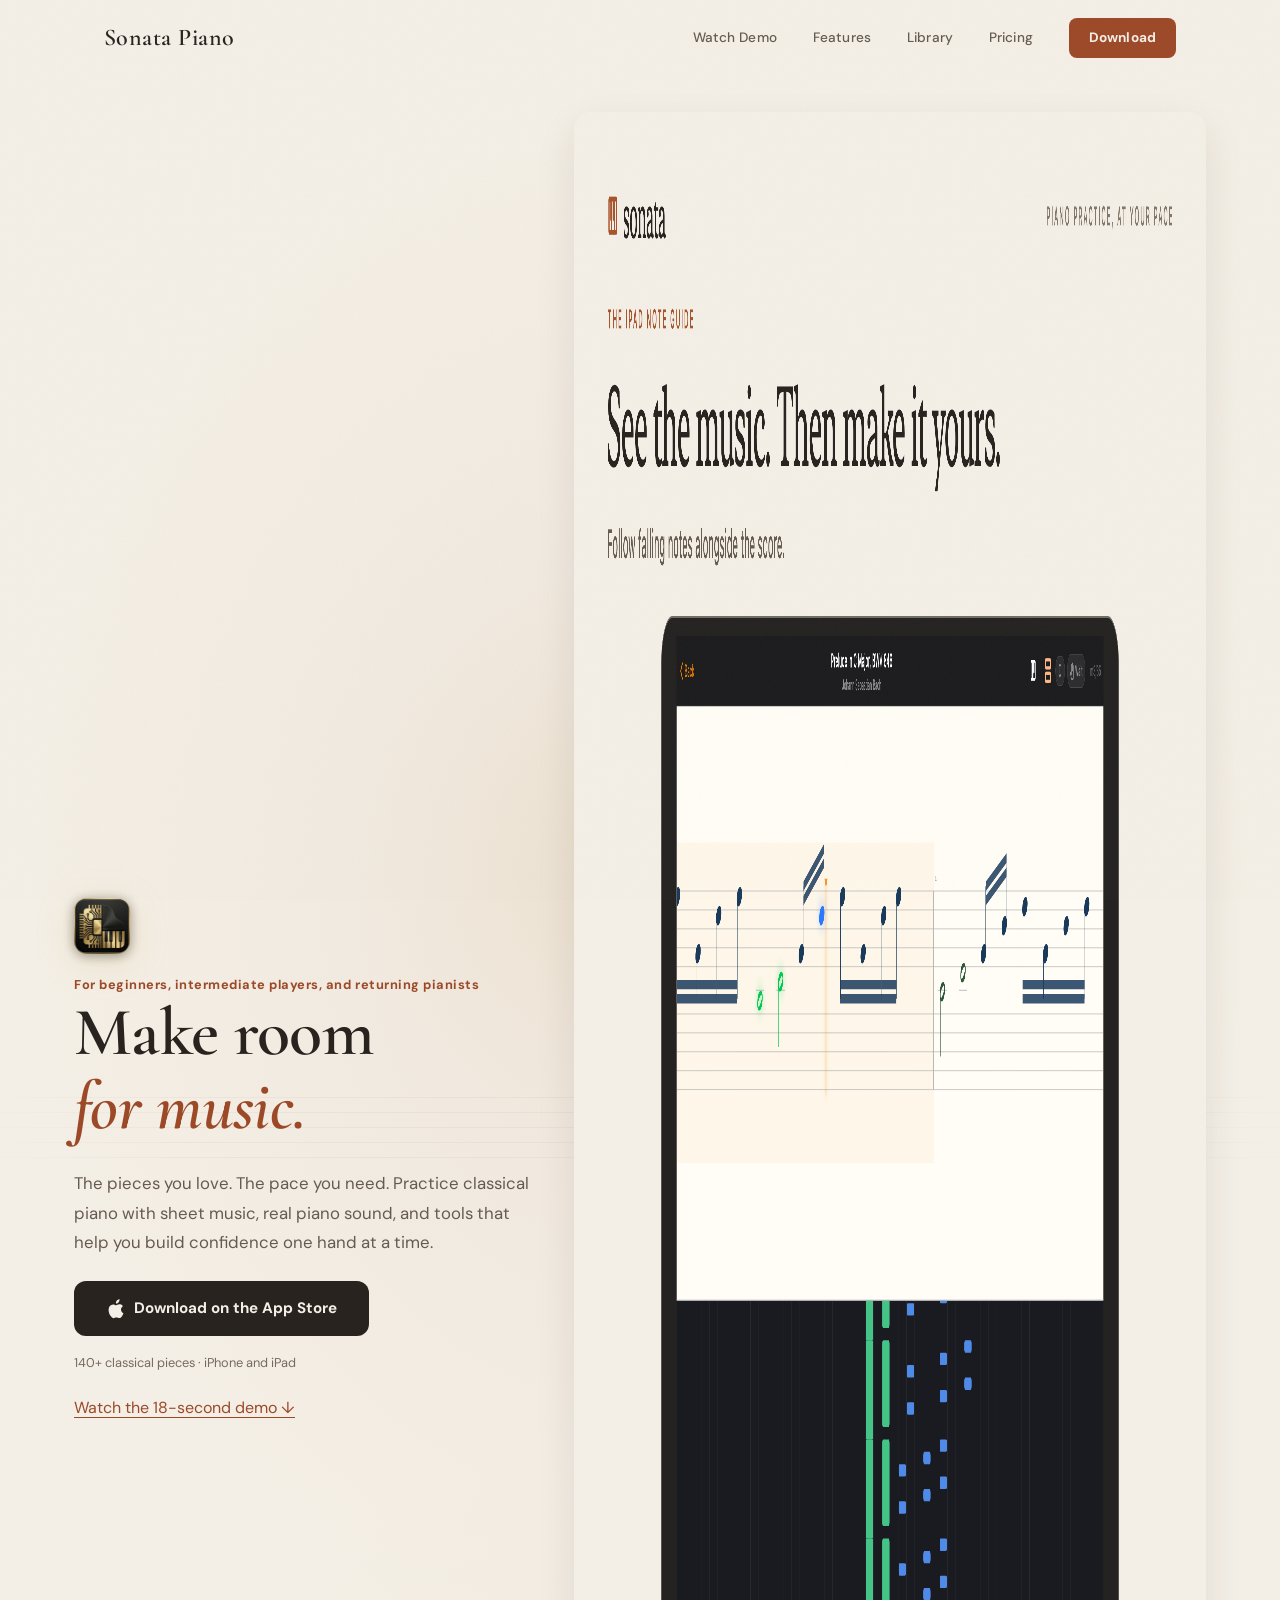
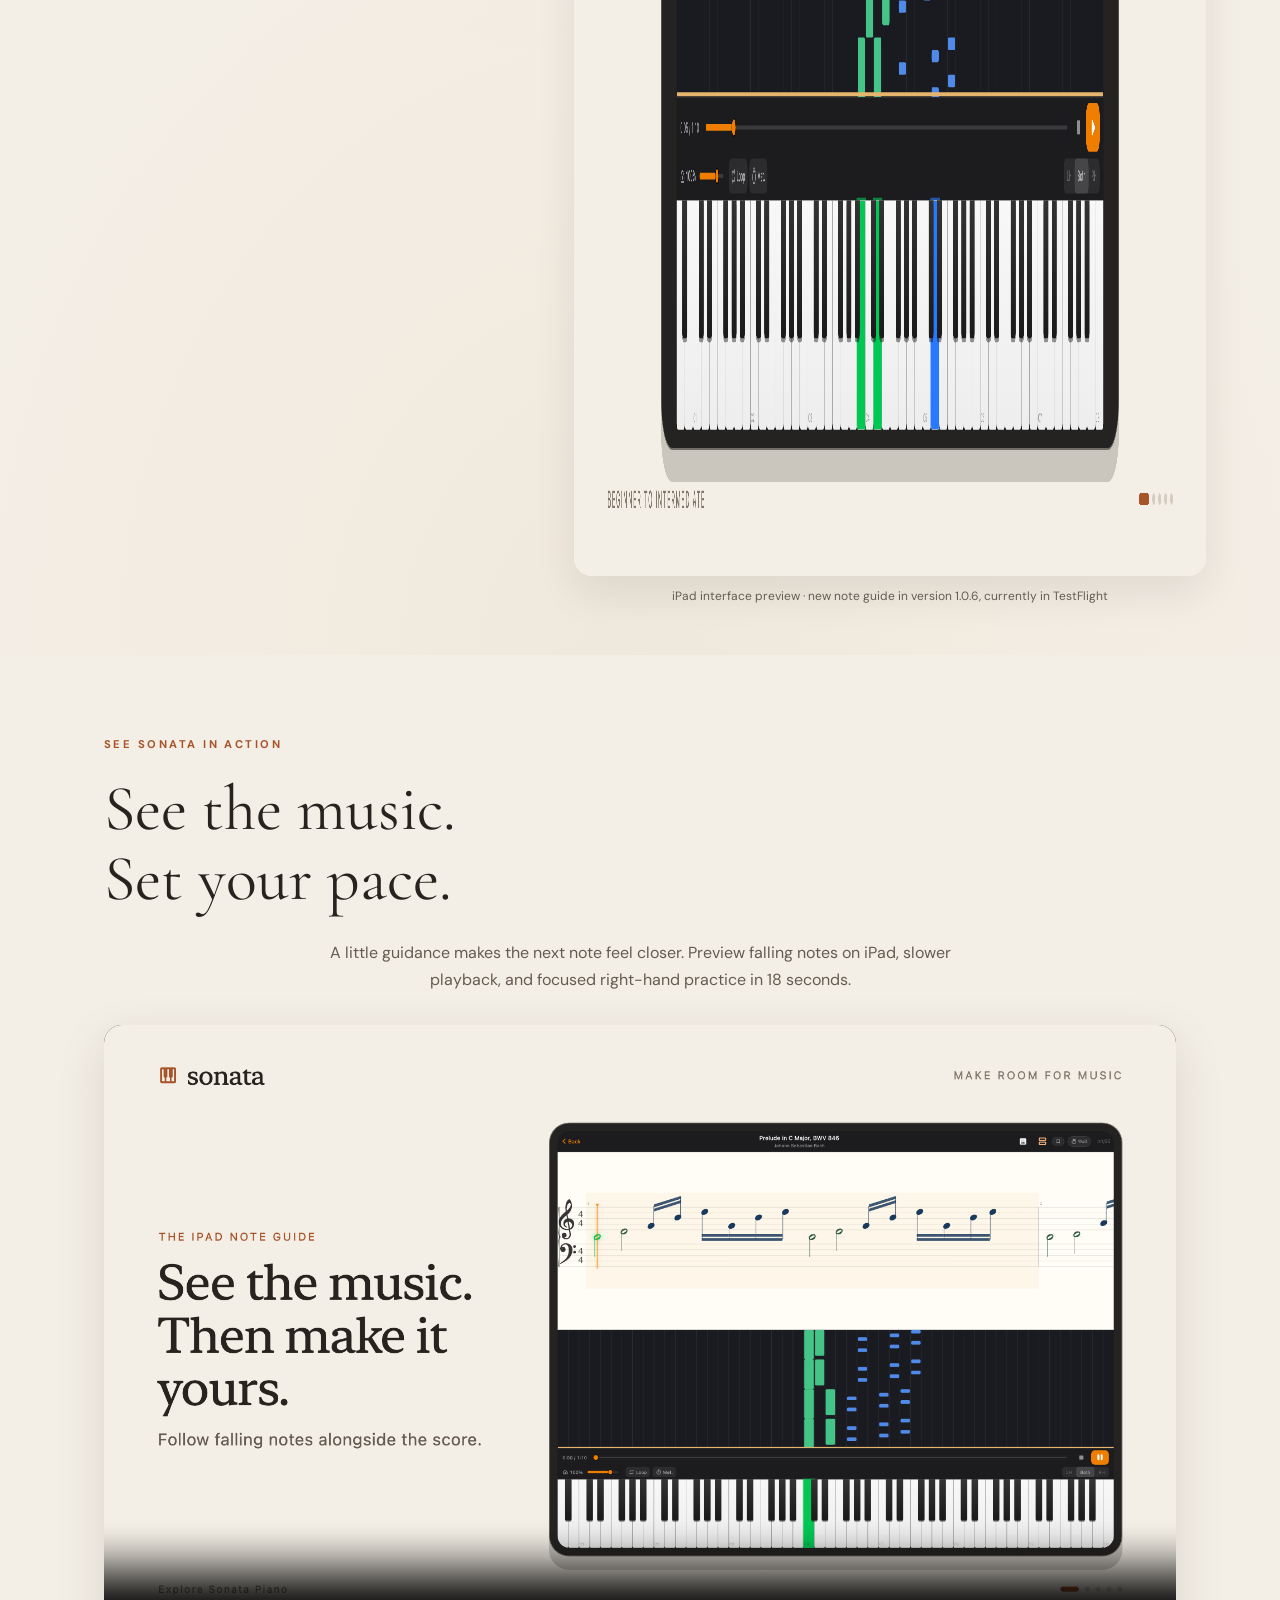
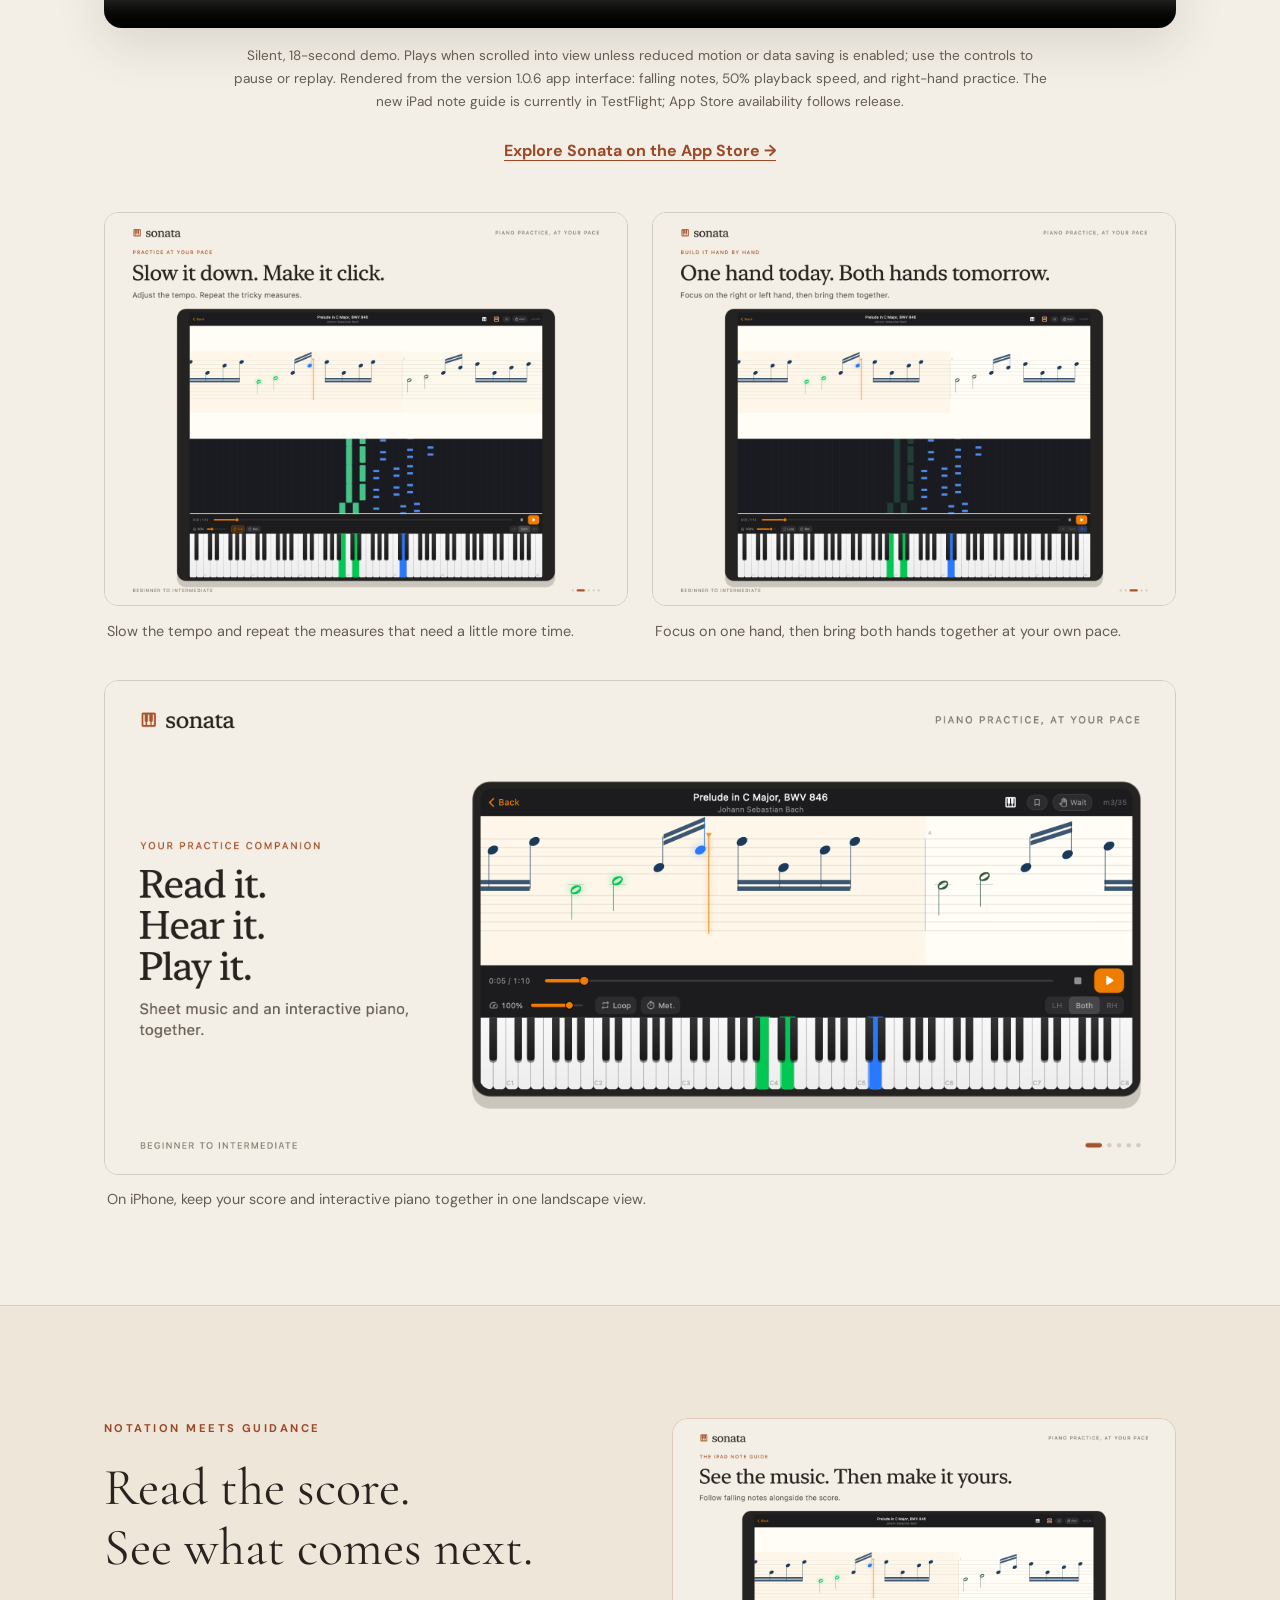
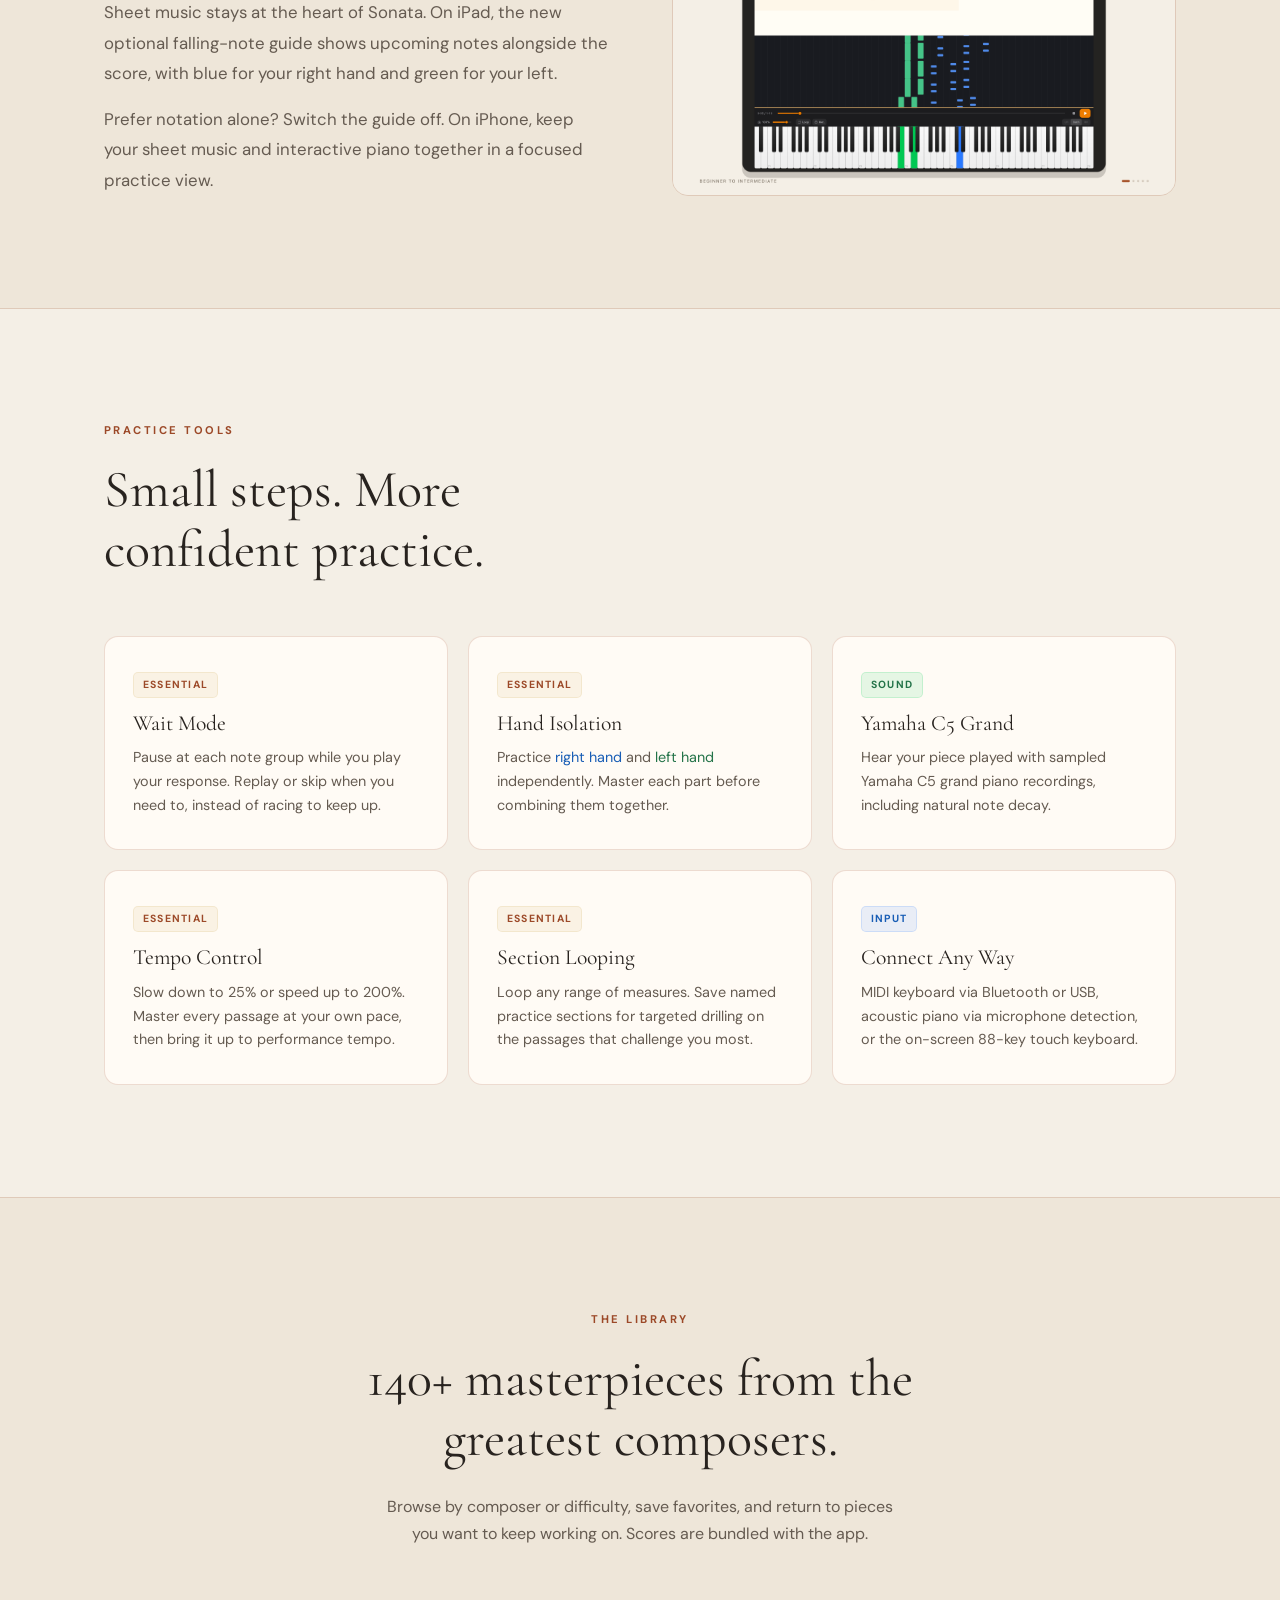
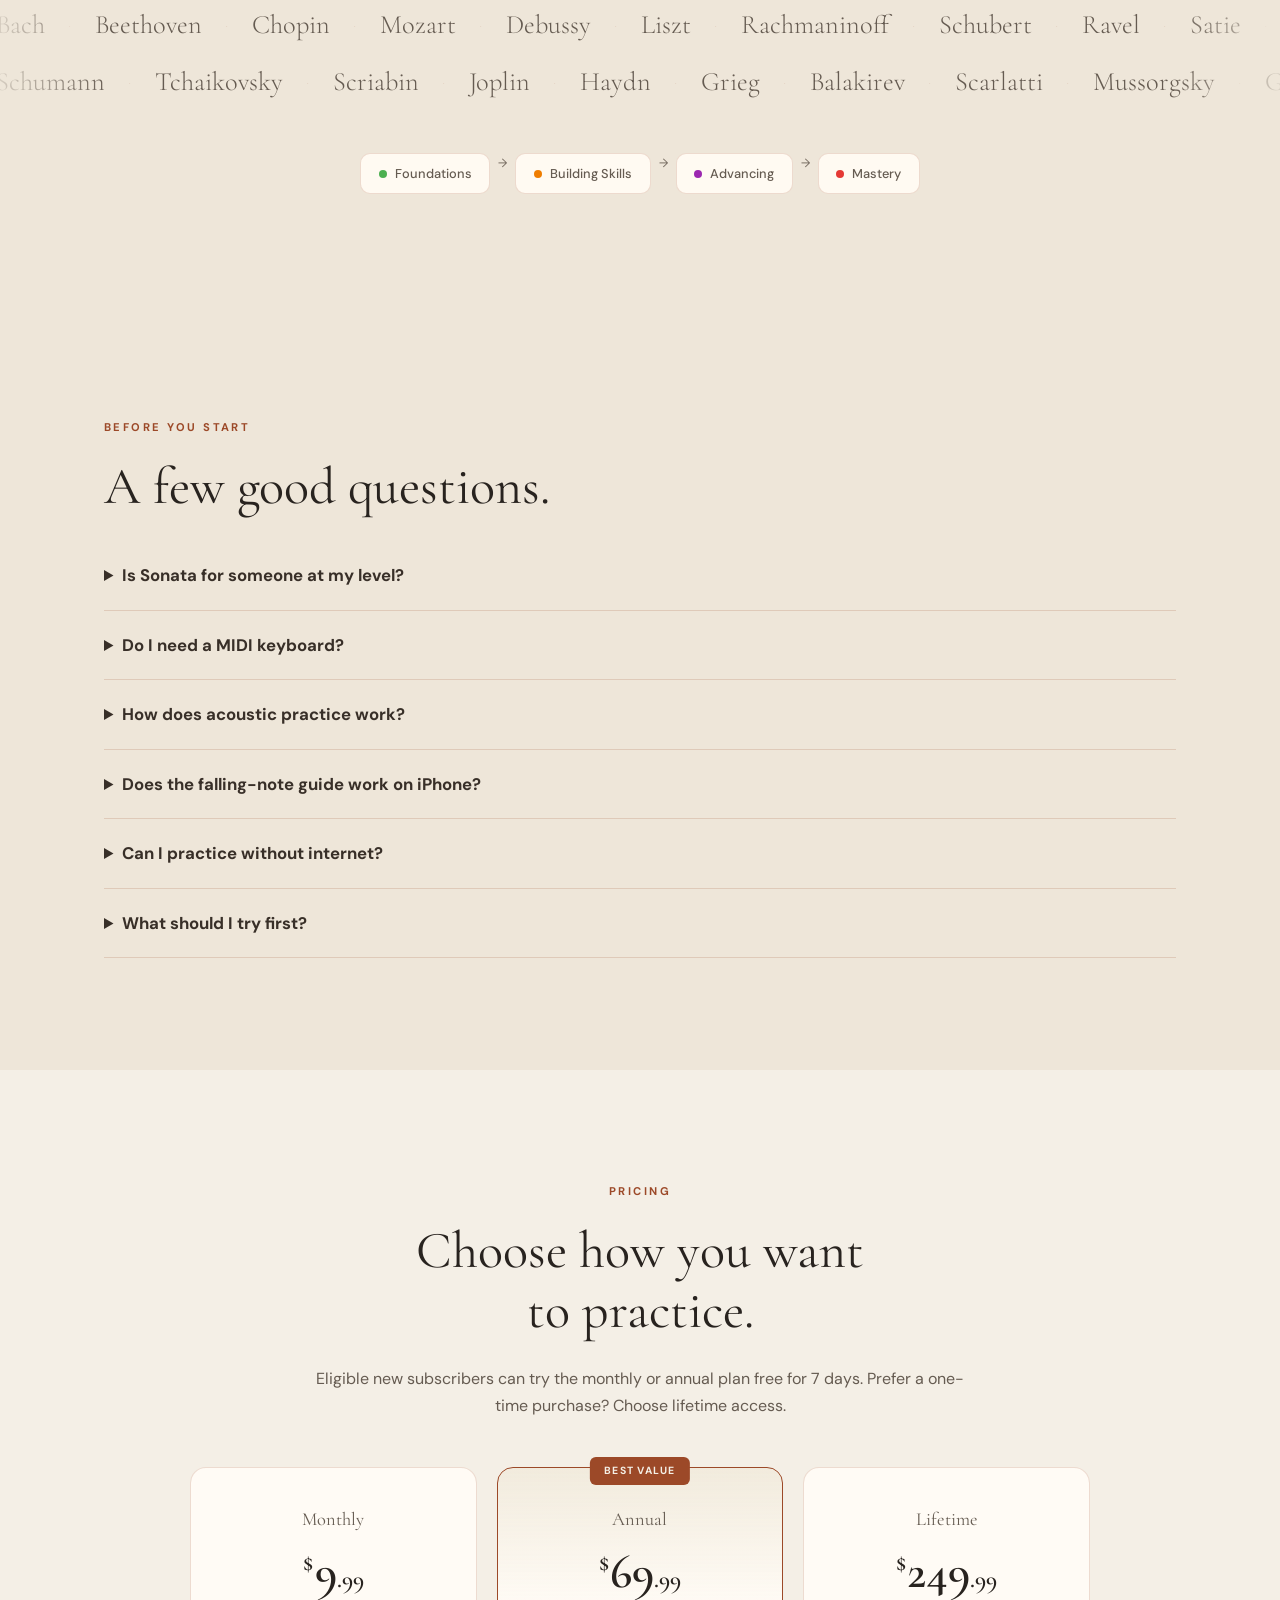
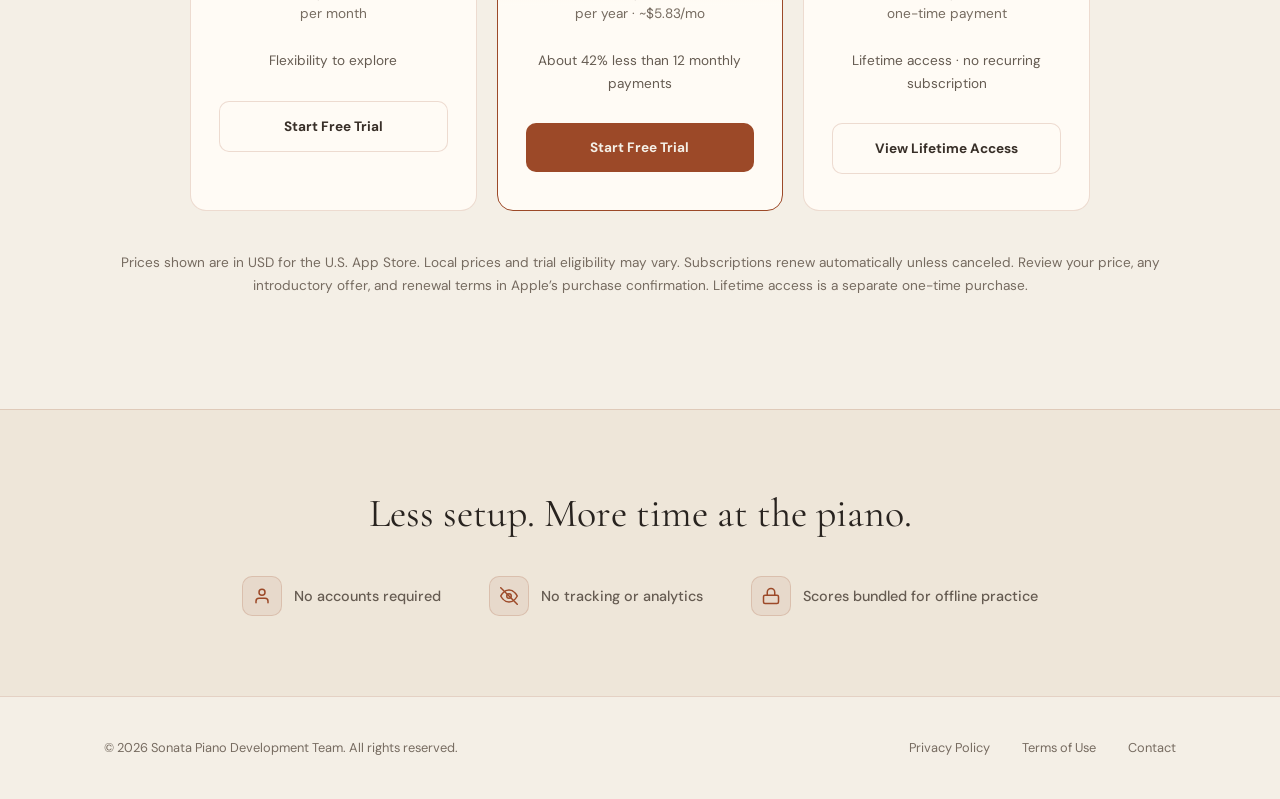
==== commit 677b87d7: "Refresh Sonata promo site with approved app demo and honest practice messaging" ====
--- a/index.html
+++ b/index.html
@@ -3,11 +3,12 @@
 <head>
     <meta charset="UTF-8">
     <meta name="viewport" content="width=device-width, initial-scale=1.0">
-    <title>Sonata Piano — Master Classical Piano with Real Sheet Music</title>
-    <meta name="description" content="Learn classical piano with professional engraved sheet music, real Yamaha C5 piano sound, and intelligent practice tools. 140+ masterpieces. Fully offline.">
-    <meta property="og:title" content="Sonata Piano — Master Classical Piano">
-    <meta property="og:description" content="Professional engraved sheet music, real Yamaha C5 piano sound, and intelligent practice tools. 140+ classical masterpieces, fully offline.">
-    <meta property="og:image" content="https://sonatapiano.app/assets/app-icon.png">
+    <title>Sonata Piano — Practice Classical Piano at Your Pace</title>
+    <meta name="description" content="Make room for music with Sonata Piano. Explore 140+ classical pieces, slow the tempo, practice one hand at a time, and preview the new iPad falling-note guide.">
+    <meta property="og:title" content="Sonata Piano — Make Room for Music">
+    <meta property="og:description" content="See the music. Set your pace. Explore classical piano with sheet music, hand-by-hand practice, and a preview of the new iPad note guide.">
+    <meta property="og:image" content="https://sonatapiano.app/assets/campaign-1.0.6/video-poster.png">
+    <meta property="og:image:alt" content="Preview of Sonata's iPad falling-note guide alongside sheet music and piano keys">
     <meta property="og:url" content="https://sonatapiano.app">
     <meta property="og:type" content="website">
     <meta name="twitter:card" content="summary_large_image">
@@ -22,23 +23,23 @@
            CSS VARIABLES
            ======================================== */
         :root {
-            --bg-deepest: #04040C;
-            --bg-dark: #08081A;
-            --bg-surface: #10102A;
-            --bg-card: #161636;
-            --bg-card-hover: #1C1C40;
-            --gold: #C9A84C;
-            --gold-dim: rgba(201, 168, 76, 0.35);
-            --gold-faint: rgba(201, 168, 76, 0.08);
-            --amber: #EF7D00;
-            --amber-glow: rgba(239, 125, 0, 0.25);
-            --blue: #2979FF;
-            --green: #00C853;
-            --text-bright: #FEFCF6;
-            --text-primary: #E8E2D6;
-            --text-secondary: #9B96A8;
-            --text-muted: #5E596E;
-            --border: rgba(201, 168, 76, 0.12);
+            --bg-deepest: #F4EFE6;
+            --bg-dark: #EEE6D9;
+            --bg-surface: #FFFAF2;
+            --bg-card: #FFFBF5;
+            --bg-card-hover: #EFE4D6;
+            --gold: #9C4928;
+            --gold-dim: rgba(156, 73, 40, 0.35);
+            --gold-faint: rgba(156, 73, 40, 0.08);
+            --amber: #9C4928;
+            --amber-glow: rgba(156, 73, 40, 0.25);
+            --blue: #185DB5;
+            --green: #237348;
+            --text-bright: #28231F;
+            --text-primary: #382F28;
+            --text-secondary: #655B51;
+            --text-muted: #766B60;
+            --border: rgba(156, 73, 40, 0.18);
             --font-display: 'Cormorant Garamond', 'Georgia', serif;
             --font-body: 'DM Sans', 'Helvetica Neue', sans-serif;
         }
@@ -113,8 +114,8 @@
            SCROLL REVEAL
            ======================================== */
         .reveal {
-            opacity: 0;
-            transform: translateY(28px);
+            opacity: 1;
+            transform: none;
             transition: opacity 0.75s cubic-bezier(0.23, 1, 0.32, 1),
                         transform 0.75s cubic-bezier(0.23, 1, 0.32, 1);
         }
@@ -141,7 +142,7 @@
             transition: background 0.4s, box-shadow 0.4s;
         }
         .nav.scrolled {
-            background: rgba(4, 4, 12, 0.88);
+            background: rgba(244, 239, 230, 0.96);
             backdrop-filter: blur(16px);
             -webkit-backdrop-filter: blur(16px);
             box-shadow: 0 1px 0 var(--border);
@@ -200,16 +201,16 @@
            HERO
            ======================================== */
         .hero {
-            min-height: 100vh;
+            min-height: 0;
             display: flex;
             align-items: center;
             justify-content: center;
             text-align: center;
             position: relative;
             overflow: hidden;
-            padding: 8rem 0 6rem;
-            background: radial-gradient(ellipse 70% 50% at 50% 40%, rgba(201, 168, 76, 0.06) 0%, transparent 70%),
-                        radial-gradient(ellipse 90% 60% at 50% 100%, rgba(16, 16, 42, 0.8) 0%, transparent 60%),
+            padding: 7rem 0 3rem;
+            background: radial-gradient(ellipse 70% 50% at 50% 40%, rgba(156, 73, 40, 0.06) 0%, transparent 70%),
+                        radial-gradient(ellipse 90% 60% at 50% 100%, rgba(238, 230, 217, 0.8) 0%, transparent 60%),
                         var(--bg-deepest);
         }
         .hero-glow {
@@ -798,7 +799,7 @@
                 top: 100%;
                 left: 0;
                 right: 0;
-                background: rgba(4, 4, 12, 0.97);
+                background: rgba(244, 239, 230, 0.98);
                 backdrop-filter: blur(16px);
                 -webkit-backdrop-filter: blur(16px);
                 padding: 1.25rem 1.5rem;
@@ -839,6 +840,60 @@
             .btn-download { font-size: 0.9rem; padding: 0.8rem 1.5rem; }
             .feature-card { padding: 1.5rem 1.25rem; }
         }
+        .product-preview {
+            padding: 5rem 1.5rem;
+            background: #f4efe6;
+            color: #28231f;
+        }
+        .product-preview .section-label { color: #a7542b; }
+        .product-preview h2 { color: #28231f; font-size: clamp(2.3rem, 5vw, 4rem); line-height: 1.1; }
+        .preview-intro { max-width: 660px; margin: 1.25rem auto 2rem; color: #655b51; text-align: center; }
+        .preview-player { display: block; width: 100%; aspect-ratio: 16 / 9; border-radius: 18px; background: #242321; box-shadow: 0 16px 48px #28231f20; }
+        .preview-caption { max-width: 820px; margin: 1rem auto 0; color: #655b51; font-size: .85rem; text-align: center; }
+        .practice-gallery { display: grid; grid-template-columns: repeat(2, minmax(0, 1fr)); gap: 1.5rem; margin-top: 3rem; }
+        .practice-gallery figure { margin: 0; min-width: 0; }
+        .practice-gallery img { display: block; width: 100%; height: auto; border-radius: 14px; border: 1px solid #d5cbbe; }
+        .practice-gallery figcaption { padding: .8rem .2rem; font-size: .9rem; color: #655b51; }
+        .practice-gallery .phone-showcase { grid-column: 1 / -1; }
+        .practice-shot { display: block; width: 100%; height: auto; border-radius: 16px; border: 1px solid var(--border); }
+        .preview-link { display: inline-block; margin-top: 1.25rem; color: var(--gold); text-decoration: underline; text-underline-offset: 4px; }
+        :focus-visible { outline: 3px solid var(--gold); outline-offset: 5px; }
+        section[id] { scroll-margin-top: 80px; }
+        .hero-layout { width: min(1180px, 100%); display: grid; grid-template-columns: .85fr 1.15fr; align-items: center; gap: 2rem; padding: 0 1.5rem; z-index: 2; }
+        .hero-content { text-align: left; padding: 0; }
+        .hero-icon { width: 56px; height: 56px; margin: 0 0 1.25rem; border-radius: 13px; }
+        .hero h1 { font-weight: 600; }
+        .hero-tagline { margin: 1.25rem 0 1.5rem; }
+        .hero-audience { color: var(--gold); font-size: .8rem; font-weight: 700; letter-spacing: .04em; }
+        .hero-product { margin: 0; min-width: 0; }
+        .hero-product img { border-radius: 18px; box-shadow: 0 16px 40px #28231f18; }
+        .hero-product figcaption { font-size: .75rem; color: var(--text-secondary); margin-top: .65rem; }
+        .hero-scroll { display: none; }
+        .preview-player + .preview-caption { line-height: 1.7; }
+        .preview-action { text-align: center; margin: 1.5rem auto 0; }
+        .preview-action a { color: var(--gold); font-weight: 700; text-decoration: underline; text-underline-offset: 4px; }
+        .faq { background: var(--bg-dark); }
+        .faq details { border-bottom: 1px solid var(--border); padding: 1.25rem 0; }
+        .faq summary { cursor: pointer; font-size: 1.05rem; font-weight: 700; }
+        .faq details p { max-width: 760px; margin-top: .75rem; color: var(--text-secondary); }
+        .faq a { text-decoration: underline; text-underline-offset: 3px; }
+        @media (max-width: 900px) {
+            .hero-layout { grid-template-columns: 1fr; max-width: 680px; }
+            .hero-content { text-align: center; }
+            .hero-icon { margin-left: auto; margin-right: auto; }
+            .hero-tagline { margin-left: auto; margin-right: auto; }
+            .hero { padding: 6.5rem 0 2rem; }
+            .hero h1 { font-size: clamp(2.8rem, 9vw, 4rem); }
+        }
+        @media (prefers-reduced-motion: reduce) {
+            html { scroll-behavior: auto; }
+            *, *::before, *::after { animation: none !important; transition: none !important; }
+            .reveal { opacity: 1; transform: none; }
+        }
+        @media (max-width: 700px) {
+            .product-preview { padding: 3.5rem 1rem; }
+            .practice-gallery { grid-template-columns: 1fr; }
+        }
     </style>
 </head>
 <body>
@@ -848,12 +903,13 @@
         <div class="nav-inner">
             <a href="/" class="nav-logo">Sonata Piano</a>
             <div class="nav-links" id="navLinks">
+                <a href="#preview">Watch Demo</a>
                 <a href="#features">Features</a>
                 <a href="#library">Library</a>
                 <a href="#pricing">Pricing</a>
                 <a href="https://apps.apple.com/app/id6759943429" class="nav-cta">Download</a>
             </div>
-            <button class="nav-toggle" id="navToggle" aria-label="Toggle menu">
+            <button class="nav-toggle" id="navToggle" aria-label="Toggle menu" aria-expanded="false" aria-controls="navLinks">
                 <svg width="22" height="22" viewBox="0 0 24 24" fill="none" stroke="currentColor" stroke-width="2" stroke-linecap="round"><line x1="3" y1="6" x2="21" y2="6"/><line x1="3" y1="12" x2="21" y2="12"/><line x1="3" y1="18" x2="21" y2="18"/></svg>
             </button>
         </div>
@@ -869,15 +925,25 @@
             <div class="staff-line"></div>
             <div class="staff-line"></div>
         </div>
+        <div class="hero-layout">
         <div class="hero-content">
             <img src="assets/app-icon.png?v=2" alt="Sonata Piano" class="hero-icon" width="110" height="110">
-            <h1>Your piano journey<br><em>begins.</em></h1>
-            <p class="hero-tagline">Master classical piano with professional engraved sheet music, real Yamaha&nbsp;C5 piano sound, and intelligent practice tools &mdash; all on your device.</p>
+            <p class="hero-audience">For beginners, intermediate players, and returning pianists</p>
+            <h1>Make room<br><em>for music.</em></h1>
+            <p class="hero-tagline">The pieces you love. The pace you need. Practice classical piano with sheet music, real piano sound, and tools that help you build confidence one hand at a time.</p>
             <a href="https://apps.apple.com/app/id6759943429" class="btn-download">
                 <svg width="18" height="22" viewBox="0 0 18 22" fill="currentColor" aria-hidden="true"><path d="M14.94 11.58c-.02-2.28 1.86-3.37 1.95-3.43-1.06-1.55-2.71-1.76-3.3-1.79-1.4-.14-2.74.83-3.45.83-.72 0-1.82-.81-2.99-.79-1.54.02-2.96.9-3.75 2.28-1.6 2.78-.41 6.9 1.15 9.16.76 1.1 1.67 2.34 2.87 2.29 1.15-.05 1.59-.74 2.98-.74 1.39 0 1.78.74 2.99.72 1.24-.02 2.03-1.12 2.78-2.23.88-1.28 1.24-2.51 1.26-2.58-.03-.01-2.42-.93-2.44-3.7zM12.63 4.15c.63-.77 1.06-1.83.94-2.9-.91.04-2.01.61-2.66 1.37-.58.67-1.09 1.75-.96 2.78 1.02.08 2.05-.52 2.68-1.25z"/></svg>
                 Download on the App Store
             </a>
-            <p class="hero-trial">7-day free trial &middot; No credit card required</p>
+            <p class="hero-trial">140+ classical pieces &middot; iPhone and iPad</p>
+            <a class="preview-link" href="#preview">Watch the 18-second demo &darr;</a>
+        </div>
+        <figure class="hero-product">
+            <a href="#preview" aria-label="Watch the Sonata iPad demo">
+                <img src="assets/campaign-1.0.6/ipad-note-guide.png" width="2752" height="2064" fetchpriority="high" alt="Sonata iPad preview showing sheet music, upcoming notes, and highlighted piano keys">
+            </a>
+            <figcaption>iPad interface preview &middot; new note guide in version 1.0.6, currently in TestFlight</figcaption>
+        </figure>
         </div>
         <div class="hero-scroll" aria-hidden="true">
             <svg width="24" height="24" viewBox="0 0 24 24" fill="none" stroke="currentColor" stroke-width="1.5" stroke-linecap="round" stroke-linejoin="round"><path d="M7 10l5 5 5-5"/></svg>
@@ -885,67 +951,56 @@
     </section>
 
     <!-- ======== HOOK: DIFFERENTIATOR ======== -->
+    <section class="product-preview" id="preview" aria-labelledby="preview-title">
+        <div class="section-inner">
+            <span class="section-label">See Sonata in action</span>
+            <h2 id="preview-title">See the music.<br>Set your pace.</h2>
+            <p class="preview-intro">A little guidance makes the next note feel closer. Preview falling notes on iPad, slower playback, and focused right-hand practice in 18 seconds.</p>
+            <video class="preview-player" controls playsinline muted preload="metadata"
+                   poster="assets/campaign-1.0.6/video-poster.png"
+                   aria-label="Sonata iPad practice demonstration" aria-describedby="preview-description">
+                <source src="assets/campaign-1.0.6/sonata-demo-1080p.mp4" type="video/mp4">
+                <track kind="captions" src="assets/campaign-1.0.6/demo.vtt" srclang="en" label="English">
+                <a href="assets/campaign-1.0.6/sonata-demo-1080p.mp4">Download the Sonata demo</a>
+            </video>
+            <p class="preview-caption" id="preview-description">Silent, 18-second demo. Plays when scrolled into view unless reduced motion or data saving is enabled; use the controls to pause or replay. Rendered from the version 1.0.6 app interface: falling notes, 50% playback speed, and right-hand practice. The new iPad note guide is currently in TestFlight; App Store availability follows release.</p>
+            <p class="preview-action"><a href="https://apps.apple.com/app/id6759943429">Explore Sonata on the App Store &rarr;</a></p>
+            <div class="practice-gallery">
+                <figure>
+                    <a href="assets/campaign-1.0.6/ipad-tempo-loop.png">
+                        <img src="assets/campaign-1.0.6/ipad-tempo-loop.png" width="2752" height="2064" loading="lazy" decoding="async" alt="Sonata on iPad with playback slowed to 50% and a measure loop selected">
+                    </a>
+                    <figcaption>Slow the tempo and repeat the measures that need a little more time.</figcaption>
+                </figure>
+                <figure>
+                    <a href="assets/campaign-1.0.6/ipad-hands.png">
+                        <img src="assets/campaign-1.0.6/ipad-hands.png" width="2752" height="2064" loading="lazy" decoding="async" alt="Sonata on iPad with right-hand practice selected and the other hand dimmed in the note guide">
+                    </a>
+                    <figcaption>Focus on one hand, then bring both hands together at your own pace.</figcaption>
+                </figure>
+                <figure class="phone-showcase">
+                    <a href="assets/campaign-1.0.6/iphone-practice.png">
+                        <img src="assets/campaign-1.0.6/iphone-practice.png" width="2868" height="1320" loading="lazy" decoding="async" alt="Sonata on iPhone with sheet music, playback controls, and an interactive piano keyboard">
+                    </a>
+                    <figcaption>On iPhone, keep your score and interactive piano together in one landscape view.</figcaption>
+                </figure>
+            </div>
+        </div>
+    </section>
+
     <section class="hook" id="hook">
         <div class="section-inner">
             <div class="hook-grid">
                 <div class="hook-text">
-                    <span class="section-label reveal">The Difference</span>
-                    <h2 class="reveal reveal-d1">Real notation.<br>Not falling blocks.</h2>
-                    <p class="reveal reveal-d2">While other apps gamify your practice with falling blocks and colored lights, Sonata Piano displays professional engraved sheet music &mdash; the same notation you&rsquo;d see in a printed score.</p>
-                    <p class="reveal reveal-d3">Build real musical literacy from day one.</p>
+                    <span class="section-label reveal">Notation meets guidance</span>
+                    <h2 class="reveal reveal-d1">Read the score.<br>See what comes next.</h2>
+                    <p class="reveal reveal-d2">Sheet music stays at the heart of Sonata. On iPad, the new optional falling-note guide shows upcoming notes alongside the score, with blue for your right hand and green for your left.</p>
+                    <p class="reveal reveal-d3">Prefer notation alone? Switch the guide off. On iPhone, keep your sheet music and interactive piano together in a focused practice view.</p>
                 </div>
                 <div class="hook-visual reveal reveal-d2">
-                    <div class="notation-display notation-others">
-                        <span class="badge">Other Apps</span>
-                        <div class="falling-blocks">
-                            <div class="falling-block fb-1"></div>
-                            <div class="falling-block fb-2"></div>
-                            <div class="falling-block fb-3"></div>
-                            <div class="falling-block fb-4"></div>
-                            <div class="falling-block fb-5"></div>
-                            <div class="falling-block fb-6"></div>
-                            <div class="falling-block fb-7"></div>
-                            <div class="falling-block fb-8"></div>
-                        </div>
-                        <p class="falling-blocks-label">Colored blocks fall&hellip; but you never learn to read music.</p>
-                    </div>
-                    <div class="notation-display notation-sonata">
-                        <span class="badge">Sonata Piano</span>
-                        <svg class="notation-svg" viewBox="0 0 360 90" fill="none" aria-hidden="true">
-                            <!-- Staff lines -->
-                            <line x1="0" y1="22" x2="360" y2="22" stroke="currentColor" stroke-width="0.7" opacity="0.5"/>
-                            <line x1="0" y1="34" x2="360" y2="34" stroke="currentColor" stroke-width="0.7" opacity="0.5"/>
-                            <line x1="0" y1="46" x2="360" y2="46" stroke="currentColor" stroke-width="0.7" opacity="0.5"/>
-                            <line x1="0" y1="58" x2="360" y2="58" stroke="currentColor" stroke-width="0.7" opacity="0.5"/>
-                            <line x1="0" y1="70" x2="360" y2="70" stroke="currentColor" stroke-width="0.7" opacity="0.5"/>
-                            <!-- Treble clef -->
-                            <text x="8" y="62" font-size="52" fill="currentColor" font-family="serif" opacity="0.7">&#119070;</text>
-                            <!-- Time signature -->
-                            <text x="52" y="40" font-size="18" fill="currentColor" font-family="serif" font-weight="bold" opacity="0.6">3</text>
-                            <text x="52" y="62" font-size="18" fill="currentColor" font-family="serif" font-weight="bold" opacity="0.6">4</text>
-                            <!-- Notes — simplified Moonlight Sonata motif -->
-                            <ellipse cx="90" cy="64" rx="6.5" ry="5" fill="currentColor" transform="rotate(-12, 90, 64)" opacity="0.75"/>
-                            <line x1="96" y1="64" x2="96" y2="28" stroke="currentColor" stroke-width="1.5" opacity="0.75"/>
-                            <ellipse cx="120" cy="52" rx="6.5" ry="5" fill="currentColor" transform="rotate(-12, 120, 52)" opacity="0.75"/>
-                            <line x1="126" y1="52" x2="126" y2="18" stroke="currentColor" stroke-width="1.5" opacity="0.75"/>
-                            <ellipse cx="150" cy="58" rx="6.5" ry="5" fill="currentColor" transform="rotate(-12, 150, 58)" opacity="0.75"/>
-                            <line x1="156" y1="58" x2="156" y2="22" stroke="currentColor" stroke-width="1.5" opacity="0.75"/>
-                            <!-- Bar line -->
-                            <line x1="180" y1="22" x2="180" y2="70" stroke="currentColor" stroke-width="0.8" opacity="0.4"/>
-                            <ellipse cx="205" cy="46" rx="6.5" ry="5" fill="currentColor" transform="rotate(-12, 205, 46)" opacity="0.75"/>
-                            <line x1="211" y1="46" x2="211" y2="14" stroke="currentColor" stroke-width="1.5" opacity="0.75"/>
-                            <ellipse cx="235" cy="40" rx="6.5" ry="5" fill="currentColor" transform="rotate(-12, 235, 40)" opacity="0.75"/>
-                            <line x1="241" y1="40" x2="241" y2="10" stroke="currentColor" stroke-width="1.5" opacity="0.75"/>
-                            <ellipse cx="265" cy="52" rx="6.5" ry="5" fill="currentColor" transform="rotate(-12, 265, 52)" opacity="0.75"/>
-                            <line x1="271" y1="52" x2="271" y2="18" stroke="currentColor" stroke-width="1.5" opacity="0.75"/>
-                            <!-- Bar line -->
-                            <line x1="295" y1="22" x2="295" y2="70" stroke="currentColor" stroke-width="0.8" opacity="0.4"/>
-                            <ellipse cx="320" cy="58" rx="6.5" ry="5" fill="currentColor" transform="rotate(-12, 320, 58)" opacity="0.75"/>
-                            <line x1="326" y1="58" x2="326" y2="22" stroke="currentColor" stroke-width="1.5" opacity="0.75"/>
-                            <ellipse cx="348" cy="46" rx="6.5" ry="5" fill="none" stroke="currentColor" stroke-width="1.5" transform="rotate(-12, 348, 46)" opacity="0.55"/>
-                            <line x1="354" y1="46" x2="354" y2="14" stroke="currentColor" stroke-width="1.5" opacity="0.55"/>
-                        </svg>
-                    </div>
+                    <a href="assets/campaign-1.0.6/ipad-note-guide.png">
+                        <img class="practice-shot" src="assets/campaign-1.0.6/ipad-note-guide.png" width="2752" height="2064" loading="lazy" decoding="async" alt="Version 1.0.6 iPad preview: sheet music, falling notes, and highlighted piano keys in Sonata">
+                    </a>
                 </div>
             </div>
         </div>
@@ -955,12 +1010,12 @@
     <section class="features" id="features">
         <div class="section-inner">
             <span class="section-label reveal">Practice Tools</span>
-            <h2 class="reveal reveal-d1">Everything you need to master any piece.</h2>
+            <h2 class="reveal reveal-d1">Small steps. More confident practice.</h2>
             <div class="features-grid">
                 <div class="feature-card reveal reveal-d1">
                     <span class="feature-tag tag-essential">Essential</span>
                     <h3>Wait Mode</h3>
-                    <p>The score pauses until you play the correct notes. The most effective way to learn a new passage, measure by measure.</p>
+                    <p>Pause at each note group while you play your response. Replay or skip when you need to, instead of racing to keep up.</p>
                 </div>
                 <div class="feature-card reveal reveal-d2">
                     <span class="feature-tag tag-essential">Essential</span>
@@ -970,7 +1025,7 @@
                 <div class="feature-card reveal reveal-d3">
                     <span class="feature-tag tag-sound">Sound</span>
                     <h3>Yamaha C5 Grand</h3>
-                    <p>Every note plays back as a real Yamaha C5 grand piano recording. Not synthesized, not sampled patches &mdash; real piano.</p>
+                    <p>Hear your piece played with sampled Yamaha C5 grand piano recordings, including natural note decay.</p>
                 </div>
                 <div class="feature-card reveal reveal-d1">
                     <span class="feature-tag tag-essential">Essential</span>
@@ -996,7 +1051,7 @@
         <div class="section-inner">
             <span class="section-label reveal">The Library</span>
             <h2 class="reveal reveal-d1">140+ masterpieces from the greatest composers.</h2>
-            <p class="reveal reveal-d2" style="color:var(--text-secondary); max-width:520px; margin: 0 auto 0; font-size:1rem;">All included. All offline. From your first scale to concert-level repertoire.</p>
+            <p class="reveal reveal-d2" style="color:var(--text-secondary); max-width:520px; margin: 0 auto 0; font-size:1rem;">Browse by composer or difficulty, save favorites, and return to pieces you want to keep working on. Scores are bundled with the app.</p>
         </div>
 
         <div class="marquee-wrapper" aria-hidden="true">
@@ -1080,10 +1135,42 @@
     </section>
 
     <!-- ======== PRICING ======== -->
+    <section class="faq" id="questions" aria-labelledby="questions-title">
+        <div class="section-inner">
+            <span class="section-label">Before you start</span>
+            <h2 id="questions-title">A few good questions.</h2>
+            <details>
+                <summary>Is Sonata for someone at my level?</summary>
+                <p>Sonata is a practice companion for exploring classical pieces, slowing passages down, and working on each hand separately. Beginners can start with simpler pieces; intermediate and returning players can use the same tools to work through harder sections. It is not a replacement for a teacher or a complete course in piano technique.</p>
+            </details>
+            <details>
+                <summary>Do I need a MIDI keyboard?</summary>
+                <p>No. You can use the on-screen piano, connect a compatible keyboard over USB or Bluetooth MIDI, or use the microphone with an acoustic piano. The connection method depends on your keyboard and any adapter it requires.</p>
+            </details>
+            <details>
+                <summary>How does acoustic practice work?</summary>
+                <p>The microphone listens for the notes you play. Detection can vary with the instrument, room, microphone position, and chords or sustained notes. Replay and skip controls help when a note is not picked up. MIDI sends note messages directly instead of relying on microphone detection.</p>
+            </details>
+            <details>
+                <summary>Does the falling-note guide work on iPhone?</summary>
+                <p>The new optional guide is for iPad in version 1.0.6, currently in TestFlight. iPhone practice uses the sheet-music and piano-keyboard view. The demo on this page previews the updated iPad interface, not a live microphone-recognition test.</p>
+            </details>
+            <details>
+                <summary>Can I practice without internet?</summary>
+                <p>The scores and piano samples are bundled with the app. Purchases, restoring access, and periodic subscription checks still need an internet connection.</p>
+            </details>
+            <details>
+                <summary>What should I try first?</summary>
+                <p>Pick a piece you know, reduce the tempo, and try one hand. Loop a short passage before moving on. If you have a keyboard, try MIDI input; if you are using an acoustic piano, start with a quiet room and a simple passage.</p>
+            </details>
+        </div>
+    </section>
+
     <section class="pricing" id="pricing">
         <div class="section-inner">
             <span class="section-label reveal">Pricing</span>
-            <h2 class="reveal reveal-d1">Start your 7-day free trial.</h2>
+            <h2 class="reveal reveal-d1">Choose how you want to practice.</h2>
+            <p class="preview-intro">Eligible new subscribers can try the monthly or annual plan free for 7 days. Prefer a one-time purchase? Choose lifetime access.</p>
 
             <div class="pricing-grid">
                 <div class="pricing-card reveal reveal-d1">
@@ -1098,26 +1185,26 @@
                     <p class="pricing-plan">Annual</p>
                     <p class="pricing-amount"><span class="currency">$</span>69<span style="font-size:1.5rem">.99</span></p>
                     <p class="pricing-period">per year &middot; ~$5.83/mo</p>
-                    <p class="pricing-detail">Save 42%</p>
+                    <p class="pricing-detail">About 42% less than 12 monthly payments</p>
                     <a href="https://apps.apple.com/app/id6759943429" class="pricing-btn pricing-btn-primary">Start Free Trial</a>
                 </div>
                 <div class="pricing-card reveal reveal-d3">
                     <p class="pricing-plan">Lifetime</p>
                     <p class="pricing-amount"><span class="currency">$</span>249<span style="font-size:1.5rem">.99</span></p>
                     <p class="pricing-period">one-time payment</p>
-                    <p class="pricing-detail">Pay once, yours forever</p>
-                    <a href="https://apps.apple.com/app/id6759943429" class="pricing-btn pricing-btn-secondary">Start Free Trial</a>
+                    <p class="pricing-detail">Lifetime access &middot; no recurring subscription</p>
+                    <a href="https://apps.apple.com/app/id6759943429" class="pricing-btn pricing-btn-secondary">View Lifetime Access</a>
                 </div>
             </div>
 
-            <p class="pricing-note reveal">Full access to everything during your trial. Cancel anytime.</p>
+            <p class="pricing-note reveal">Prices shown are in USD for the U.S. App Store. Local prices and trial eligibility may vary. Subscriptions renew automatically unless canceled. Review your price, any introductory offer, and renewal terms in Apple&rsquo;s purchase confirmation. Lifetime access is a separate one-time purchase.</p>
         </div>
     </section>
 
     <!-- ======== TRUST ======== -->
     <section class="trust">
         <div class="section-inner">
-            <h2 class="reveal">Your data never leaves your device.</h2>
+            <h2 class="reveal">Less setup. More time at the piano.</h2>
             <div class="trust-grid">
                 <div class="trust-item reveal reveal-d1">
                     <div class="trust-icon">
@@ -1135,7 +1222,7 @@
                     <div class="trust-icon">
                         <svg width="18" height="18" viewBox="0 0 24 24" fill="none" stroke="currentColor" stroke-width="2" stroke-linecap="round"><rect x="2" y="11" width="20" height="11" rx="2"/><path d="M7 11V7a5 5 0 0110 0v4"/></svg>
                     </div>
-                    <span class="trust-label">Works completely offline</span>
+                    <span class="trust-label">Scores bundled for offline practice</span>
                 </div>
             </div>
         </div>
@@ -1155,16 +1242,16 @@
 
     <script>
         /* Scroll reveal with IntersectionObserver */
-        const observer = new IntersectionObserver(function(entries) {
+        const observer = 'IntersectionObserver' in window ? new IntersectionObserver(function(entries) {
             entries.forEach(function(entry) {
                 if (entry.isIntersecting) {
                     entry.target.classList.add('visible');
                 }
             });
-        }, { threshold: 0.12, rootMargin: '0px 0px -40px 0px' });
+        }, { threshold: 0.12, rootMargin: '0px 0px -40px 0px' }) : null;
 
         document.querySelectorAll('.reveal').forEach(function(el) {
-            observer.observe(el);
+            if (observer) observer.observe(el);
         });
 
         /* Nav scroll state */
@@ -1185,13 +1272,23 @@
         var links = document.getElementById('navLinks');
         toggle.addEventListener('click', function() {
             links.classList.toggle('open');
+            toggle.setAttribute('aria-expanded', String(links.classList.contains('open')));
         });
         /* Close mobile menu on link click */
         links.querySelectorAll('a').forEach(function(a) {
             a.addEventListener('click', function() {
                 links.classList.remove('open');
+                toggle.setAttribute('aria-expanded', 'false');
             });
         });
+        document.addEventListener('keydown', function(event) {
+            if (event.key === 'Escape' && links.classList.contains('open')) {
+                links.classList.remove('open');
+                toggle.setAttribute('aria-expanded', 'false');
+                toggle.focus();
+            }
+        });
     </script>
+    <script src="assets/video-preview.js" defer></script>
 </body>
 </html>
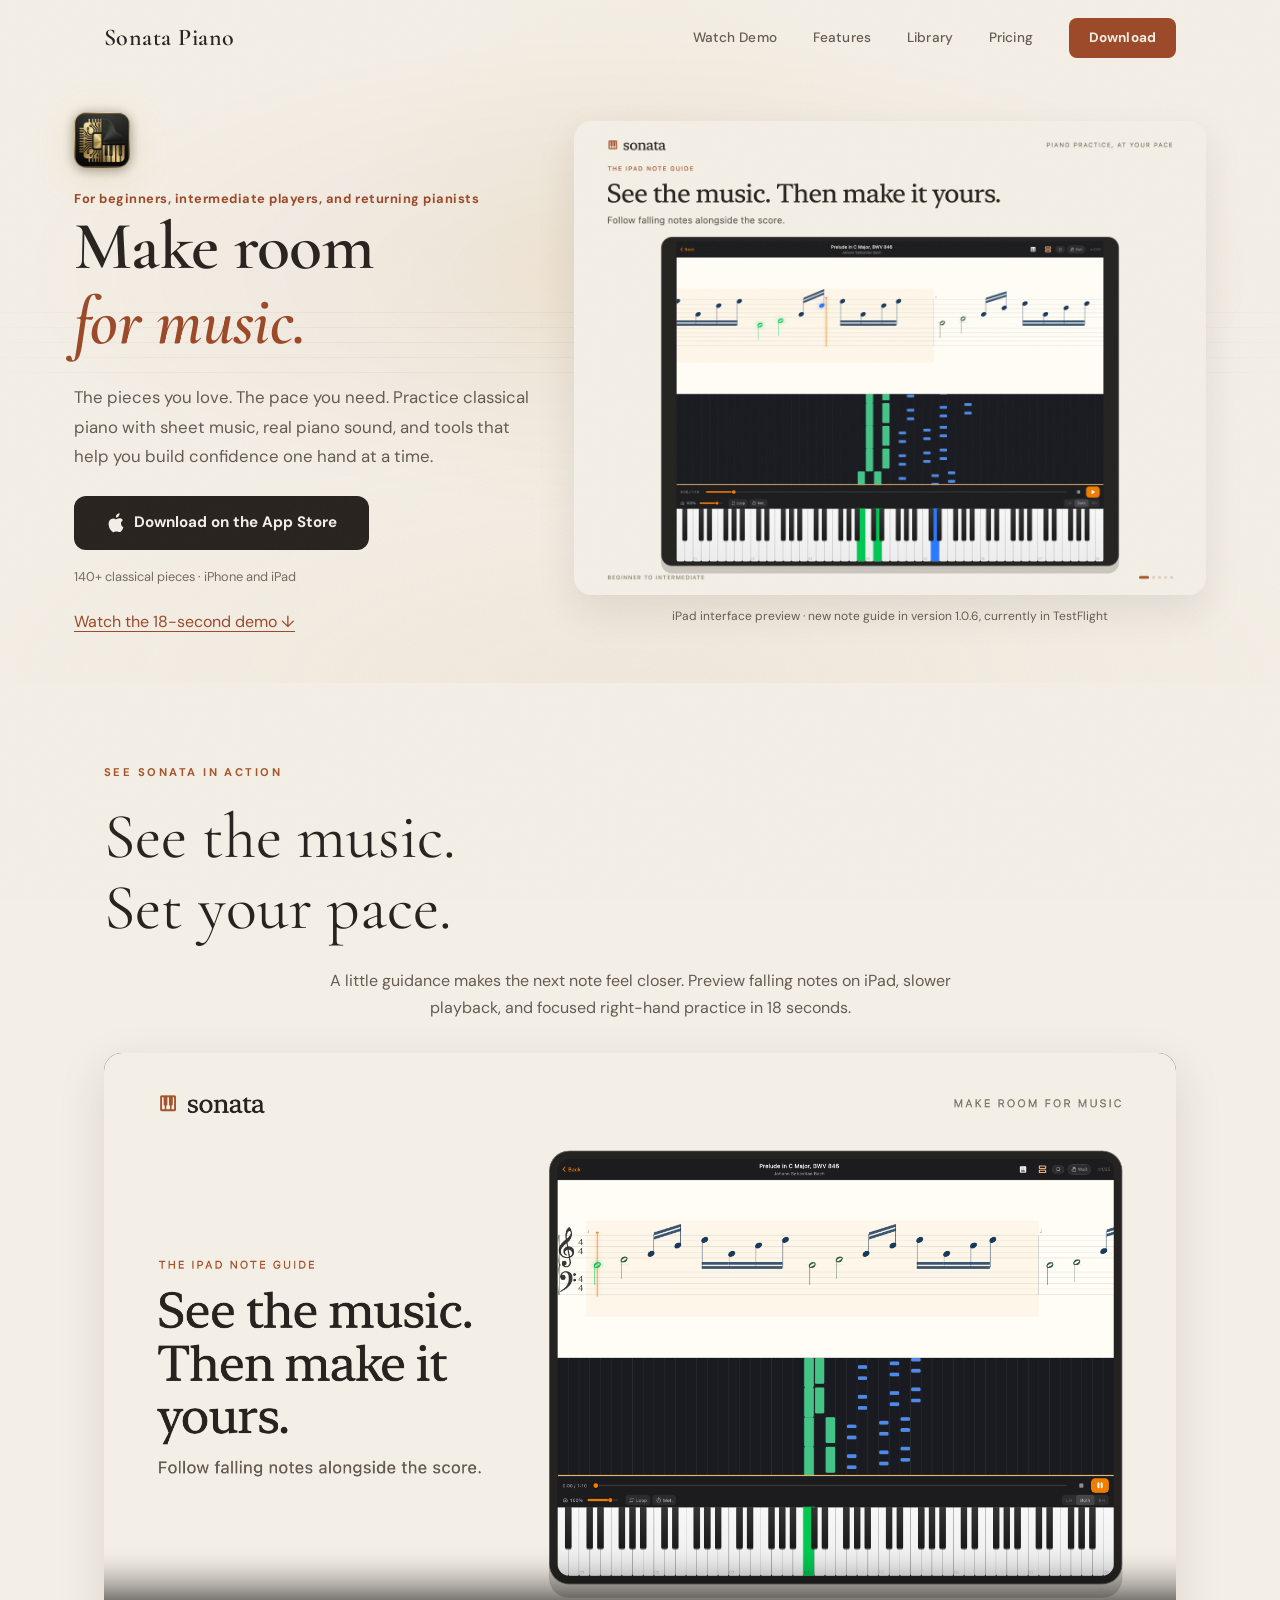
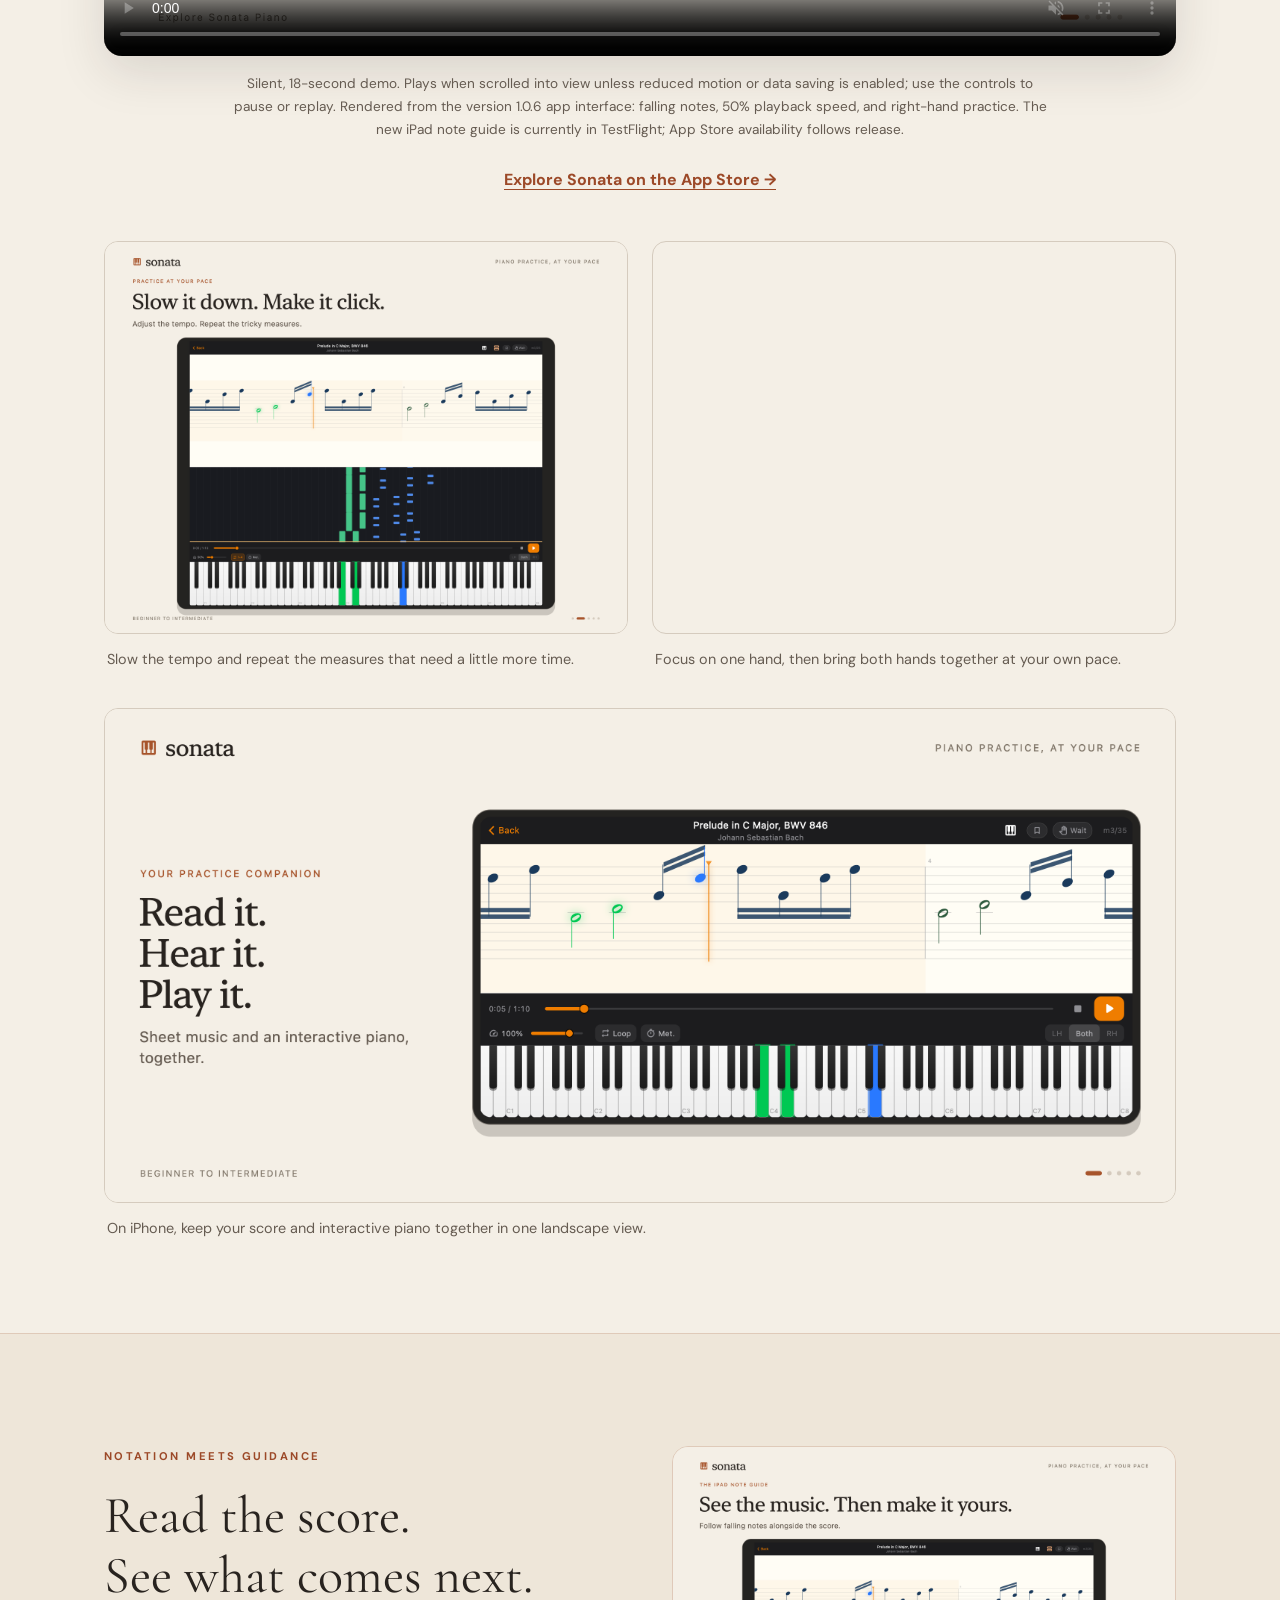
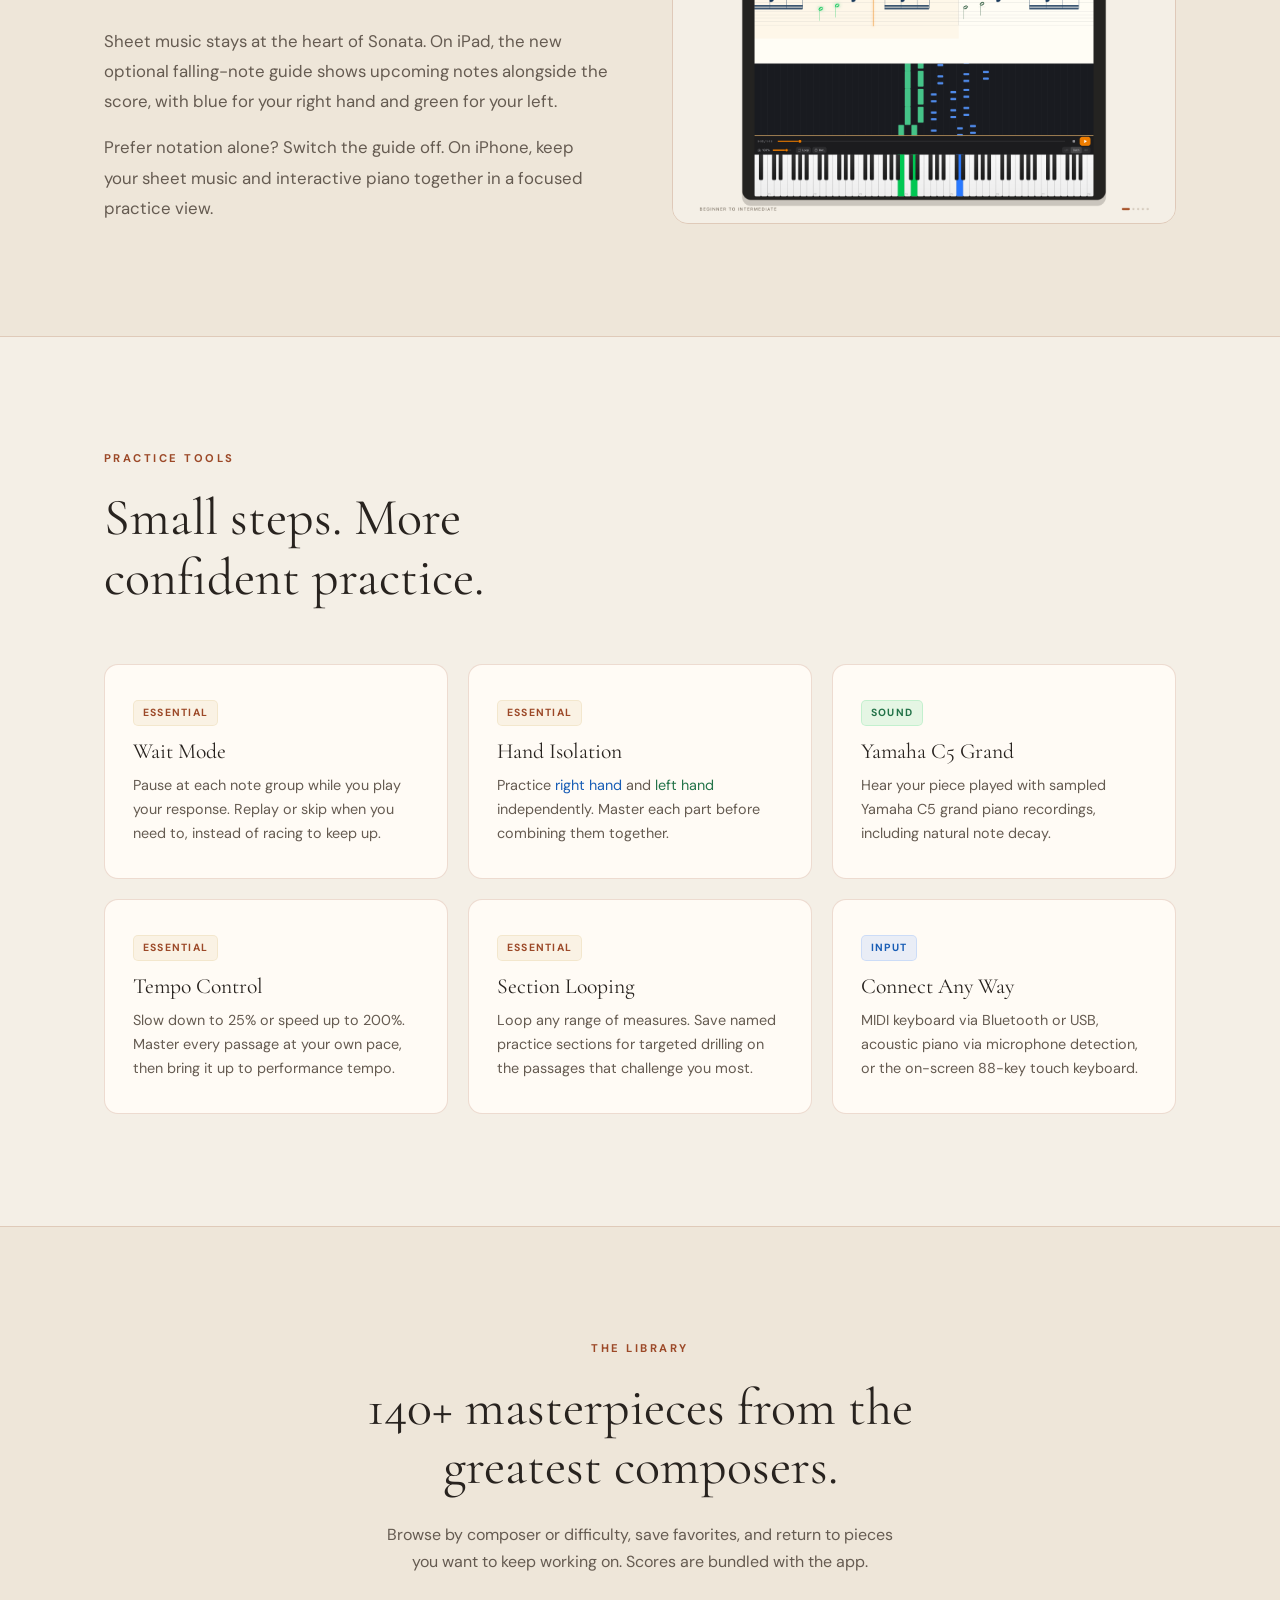
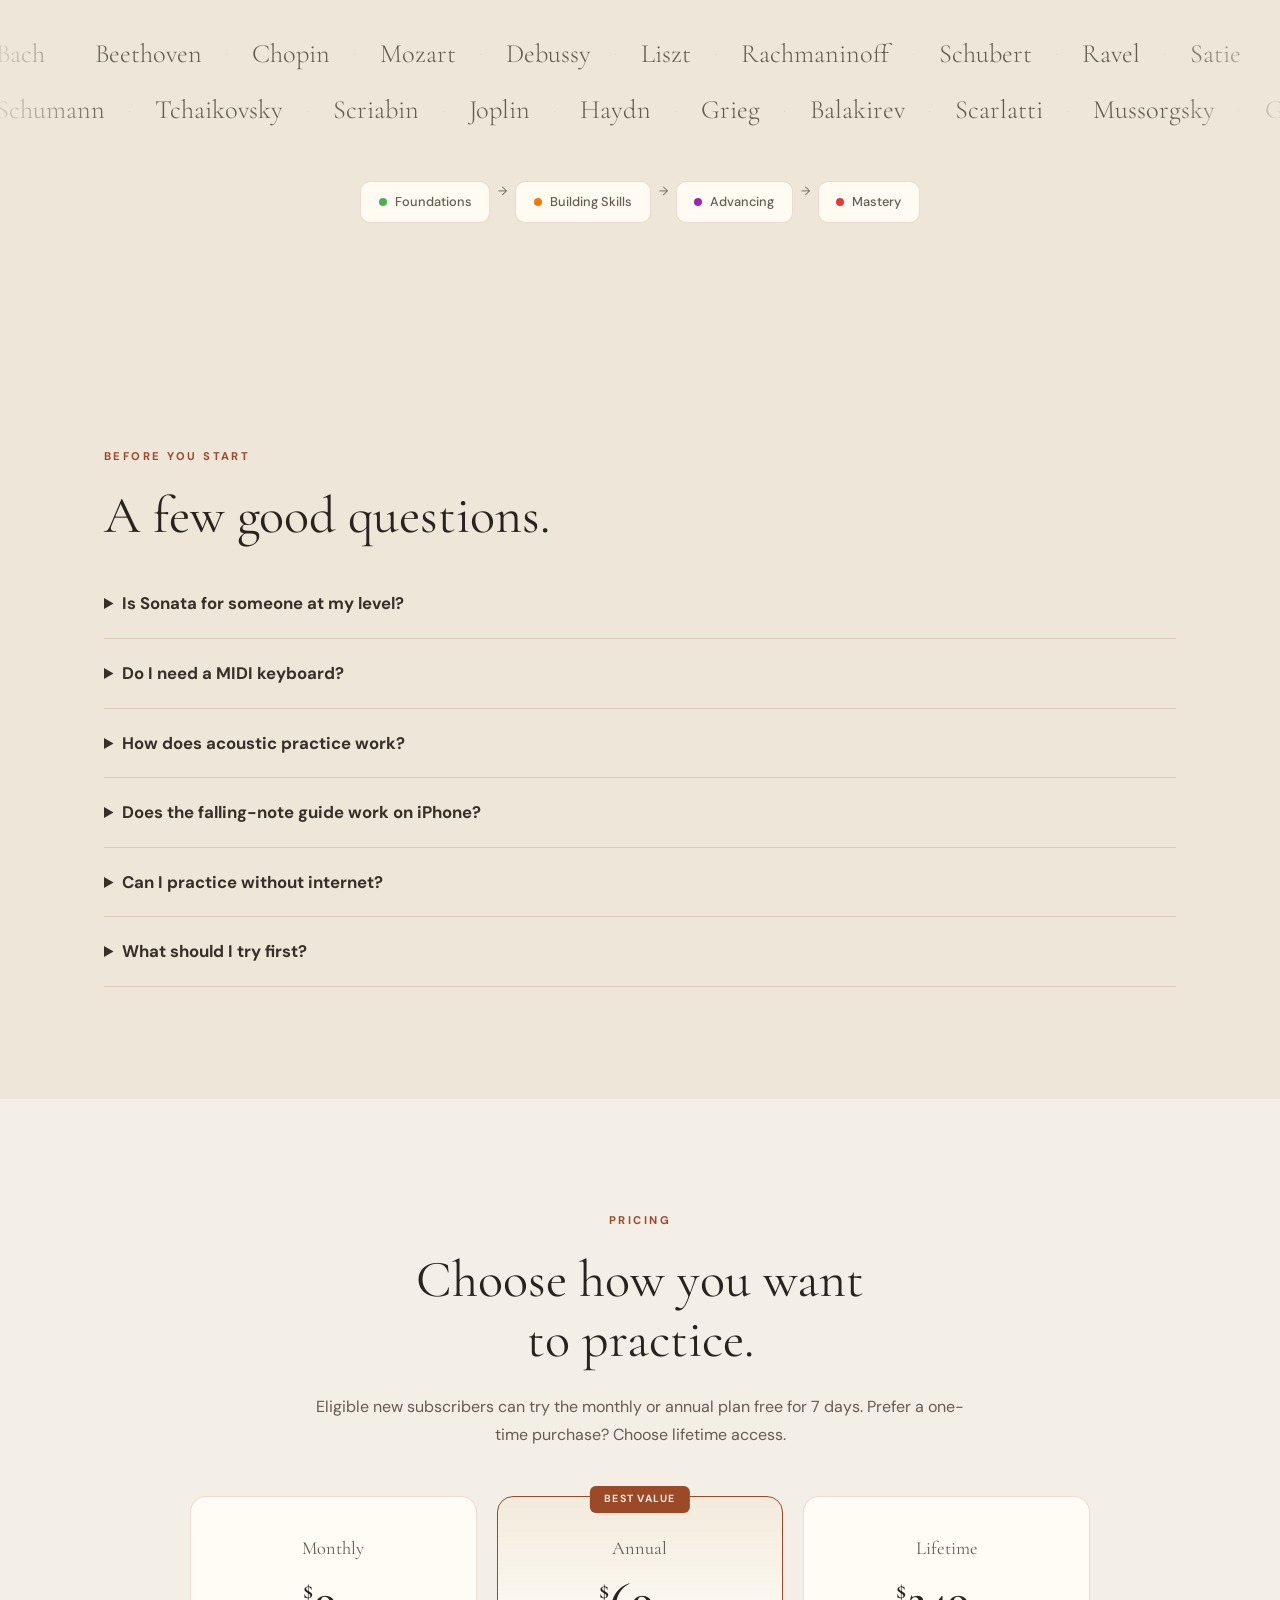
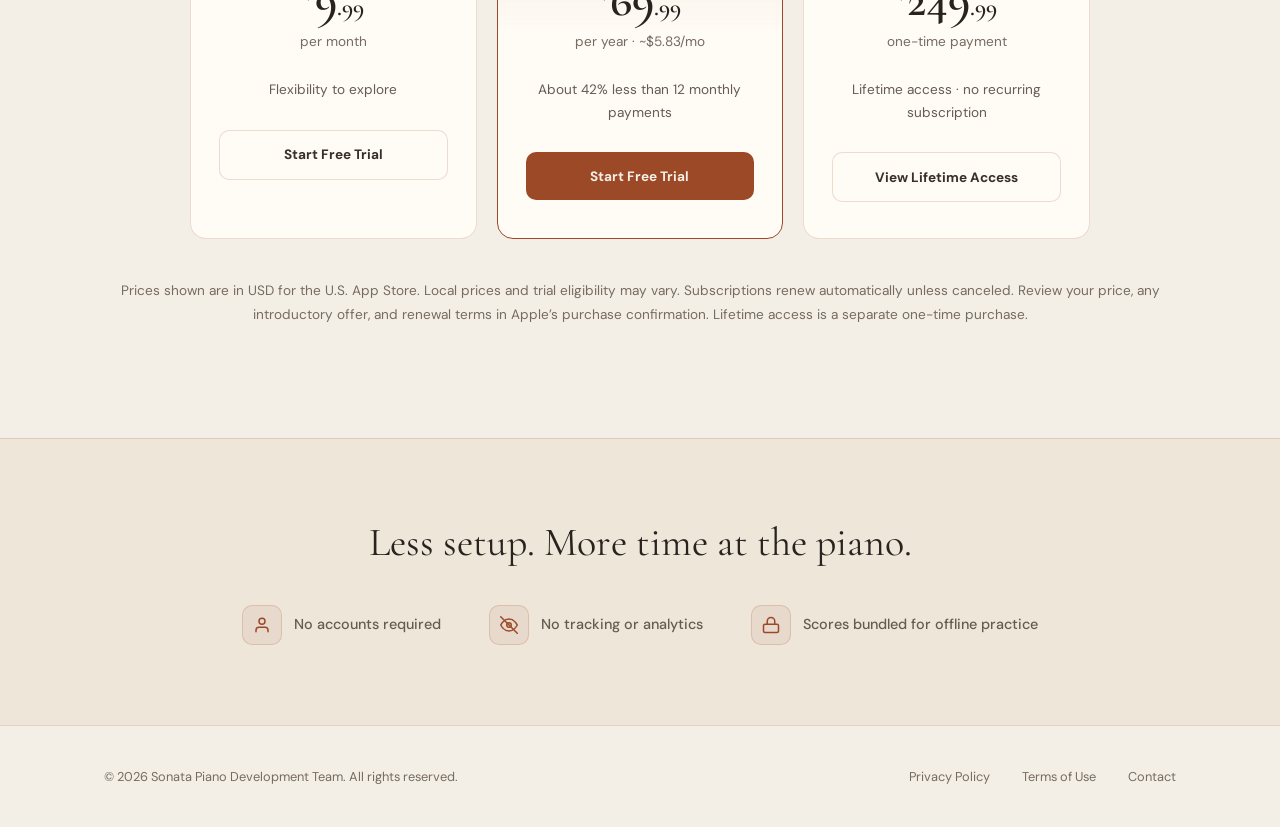
==== commit a779480f: "Fix hero screenshot aspect ratio and responsive image height" ====
--- a/index.html
+++ b/index.html
@@ -73,7 +73,7 @@
             z-index: 9999;
         }
 
-        img { display: block; max-width: 100%; }
+        img { display: block; max-width: 100%; height: auto; }
         a { color: inherit; text-decoration: none; }
 
         /* ========================================
@@ -866,7 +866,7 @@
         .hero-tagline { margin: 1.25rem 0 1.5rem; }
         .hero-audience { color: var(--gold); font-size: .8rem; font-weight: 700; letter-spacing: .04em; }
         .hero-product { margin: 0; min-width: 0; }
-        .hero-product img { border-radius: 18px; box-shadow: 0 16px 40px #28231f18; }
+        .hero-product img { width: 100%; height: auto; aspect-ratio: 4 / 3; object-fit: contain; border-radius: 18px; box-shadow: 0 16px 40px #28231f18; }
         .hero-product figcaption { font-size: .75rem; color: var(--text-secondary); margin-top: .65rem; }
         .hero-scroll { display: none; }
         .preview-player + .preview-caption { line-height: 1.7; }
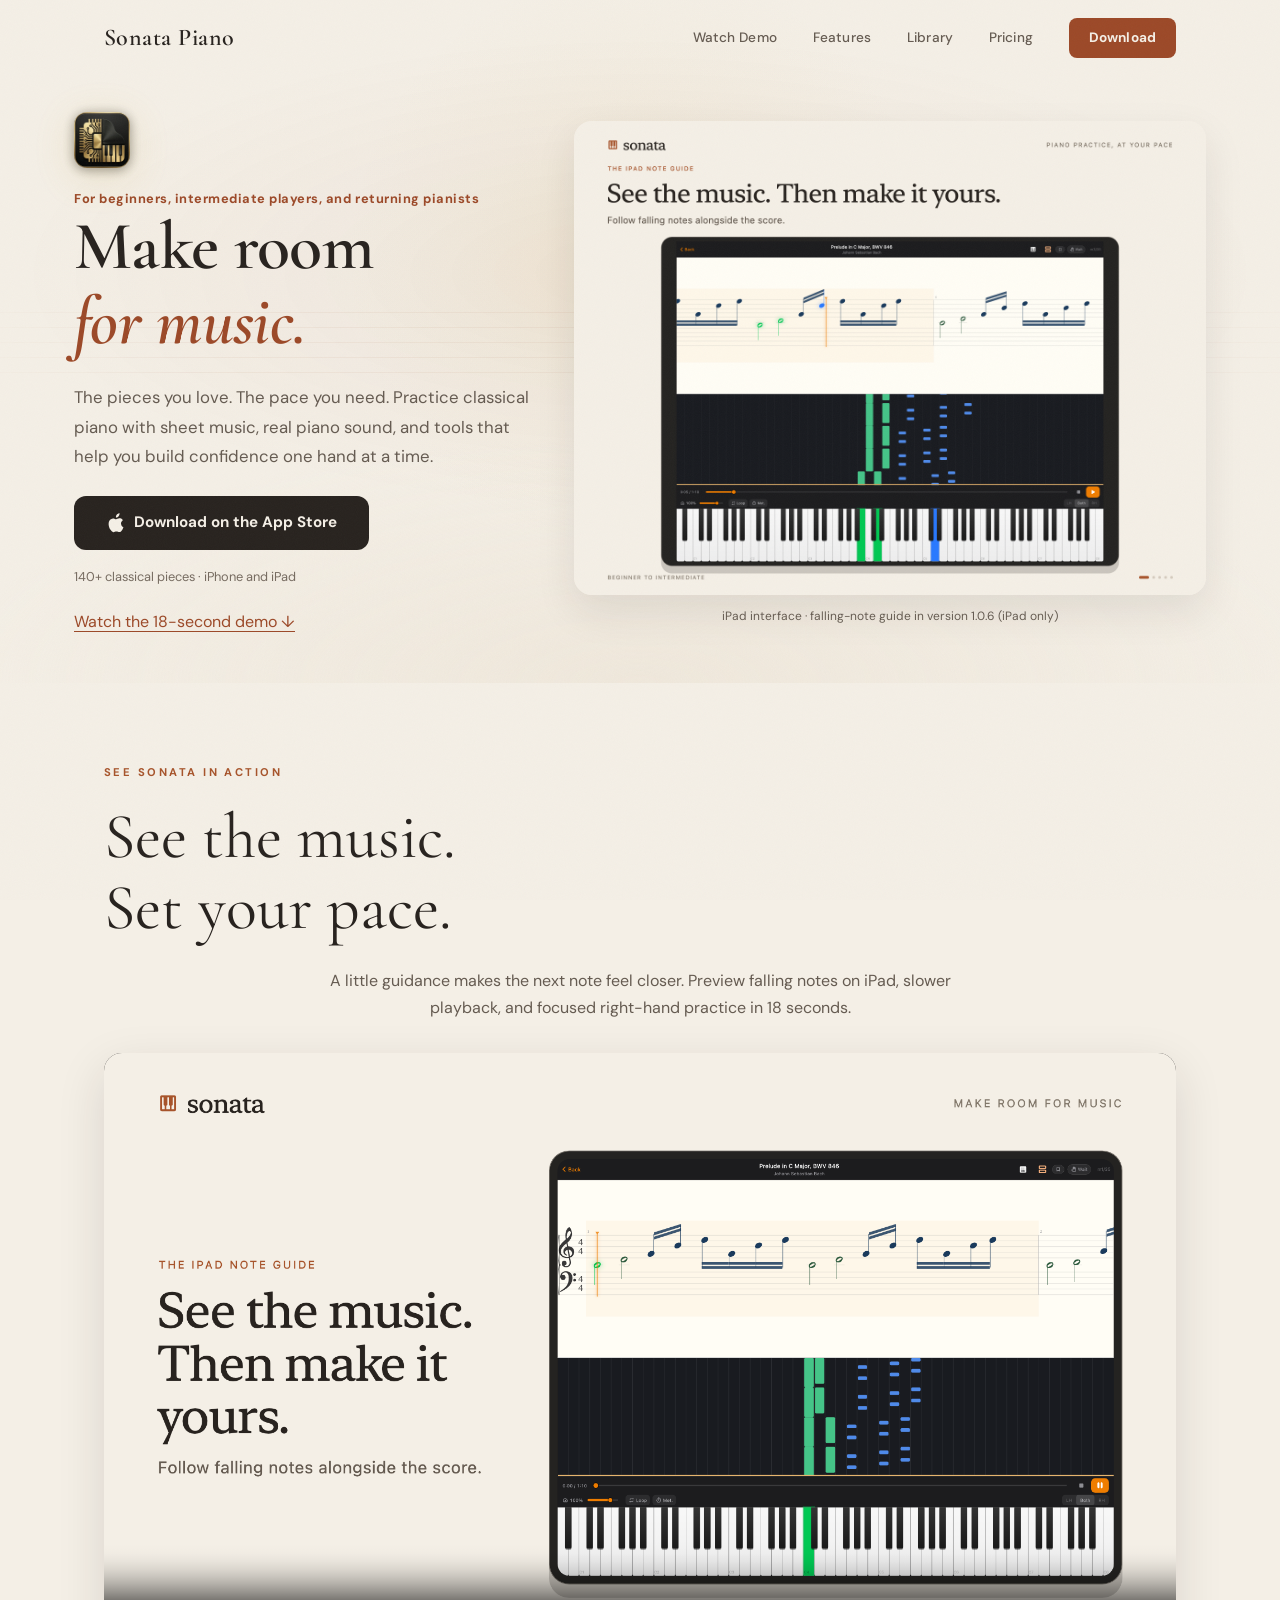
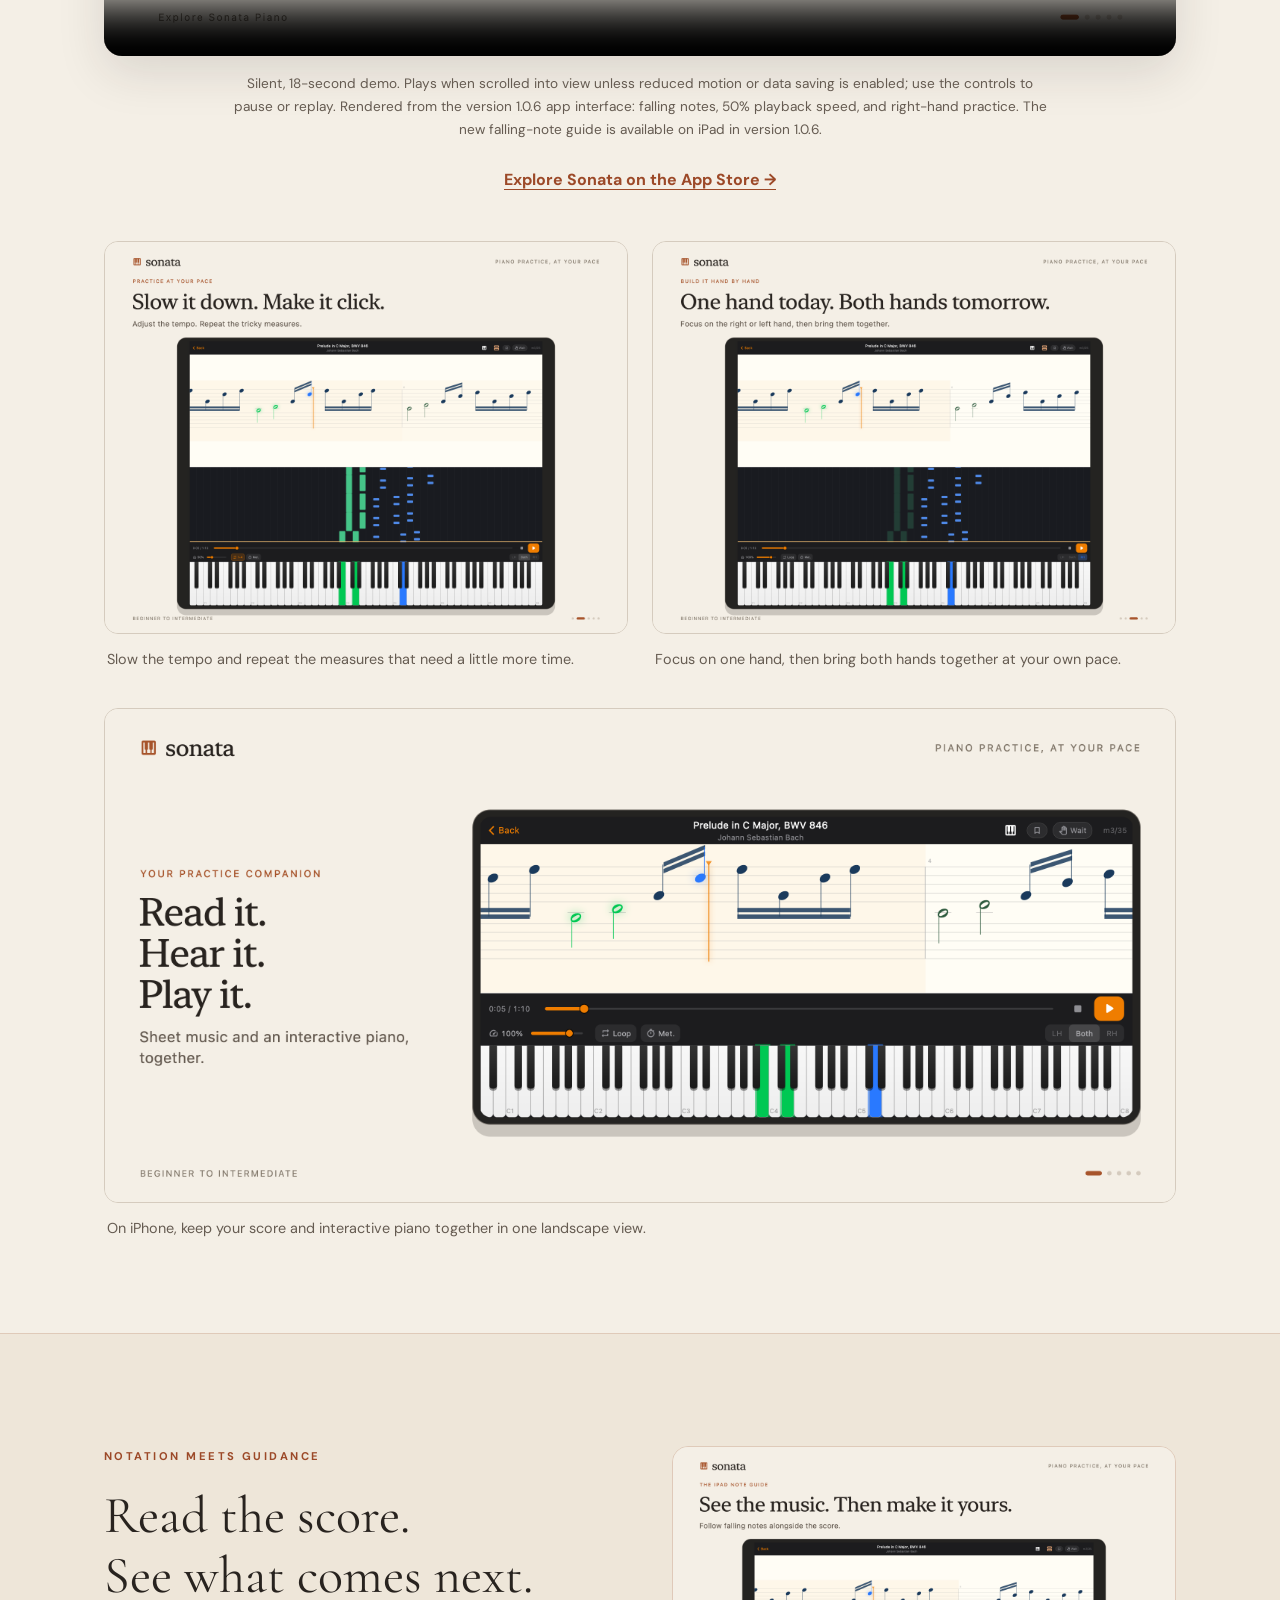
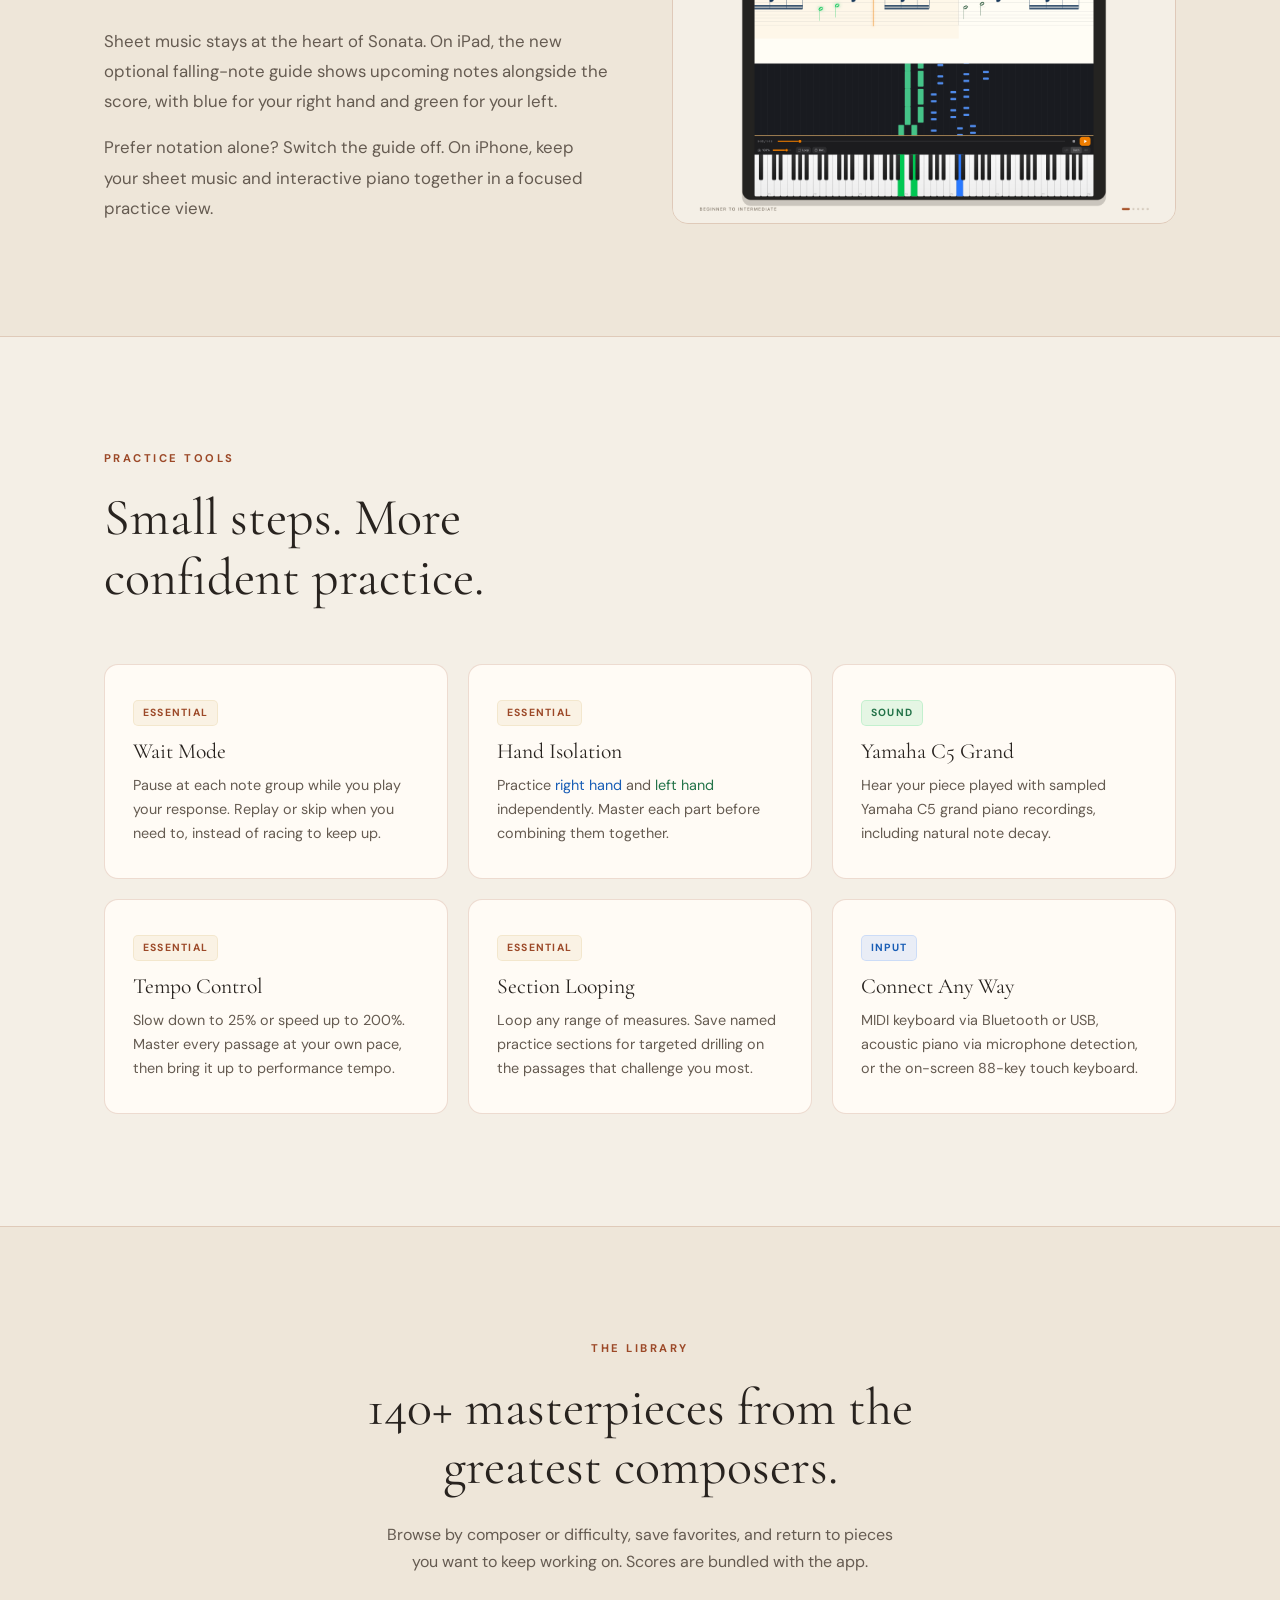
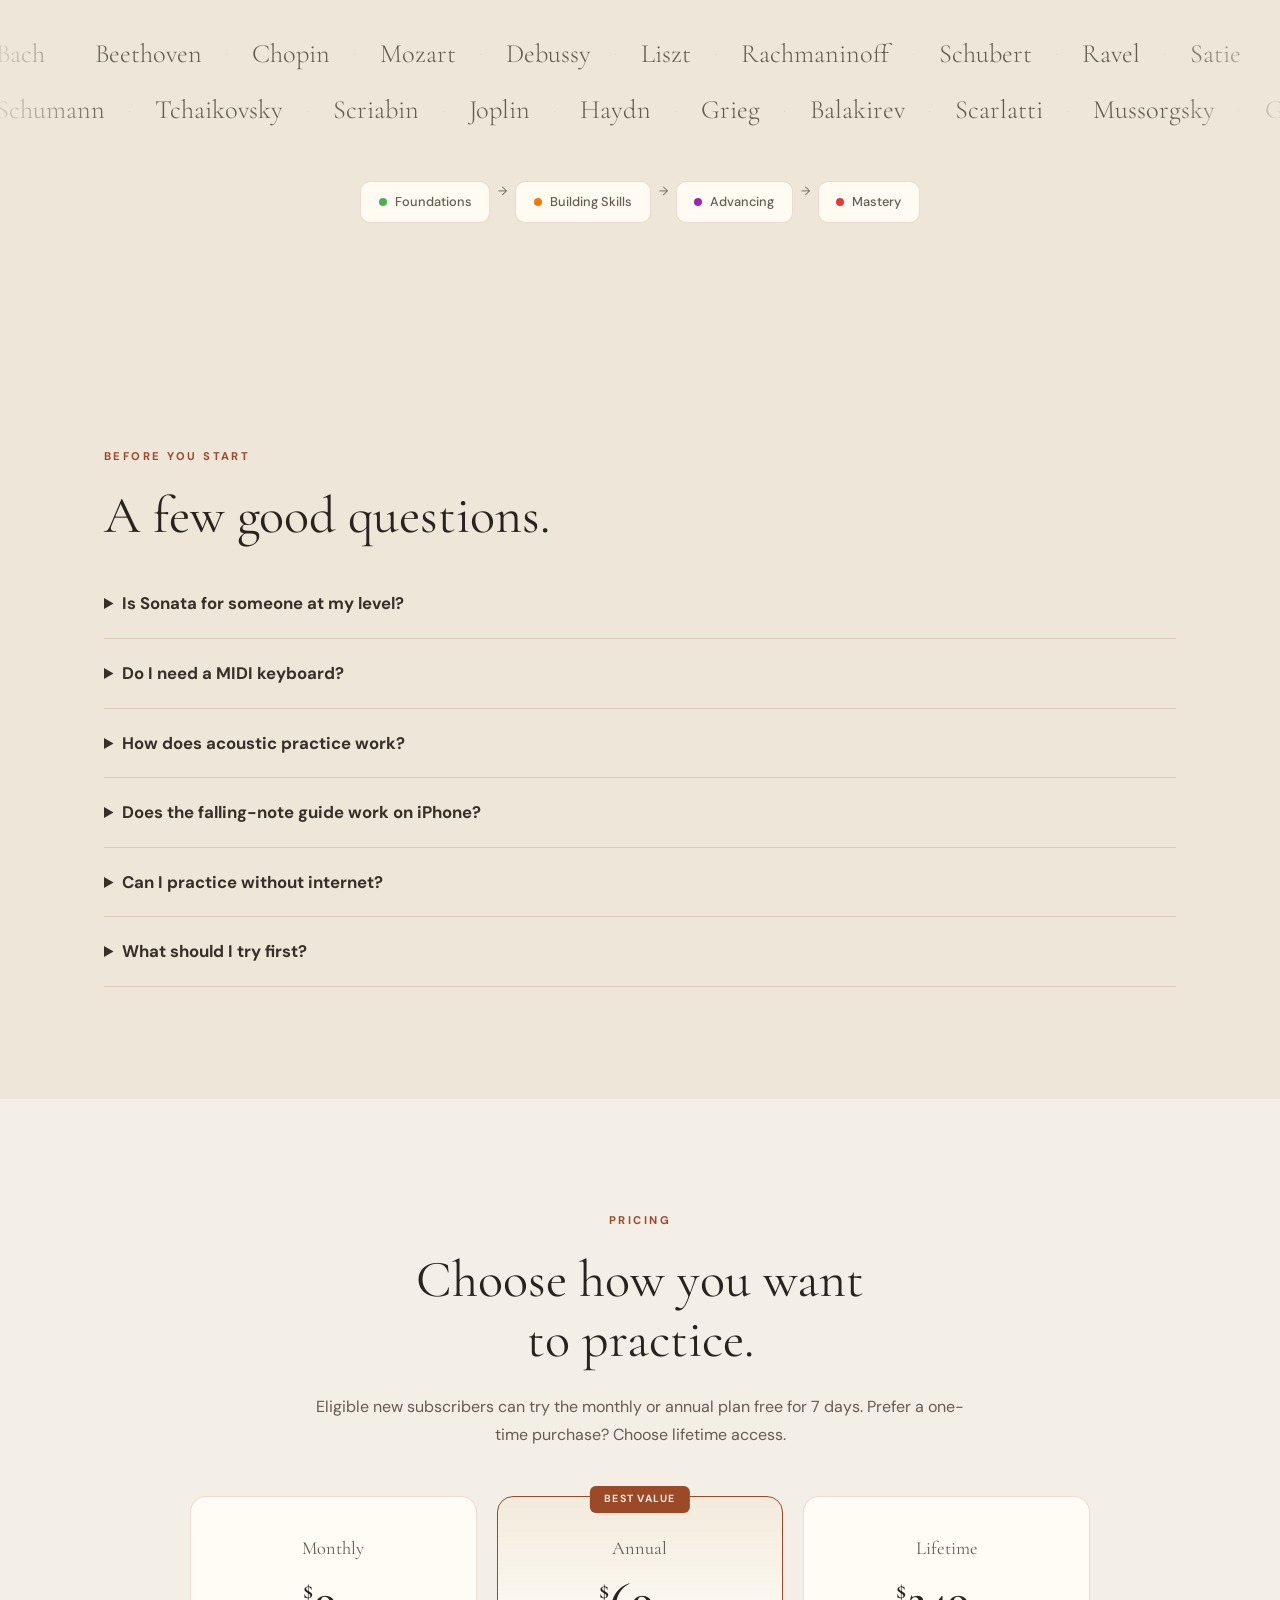
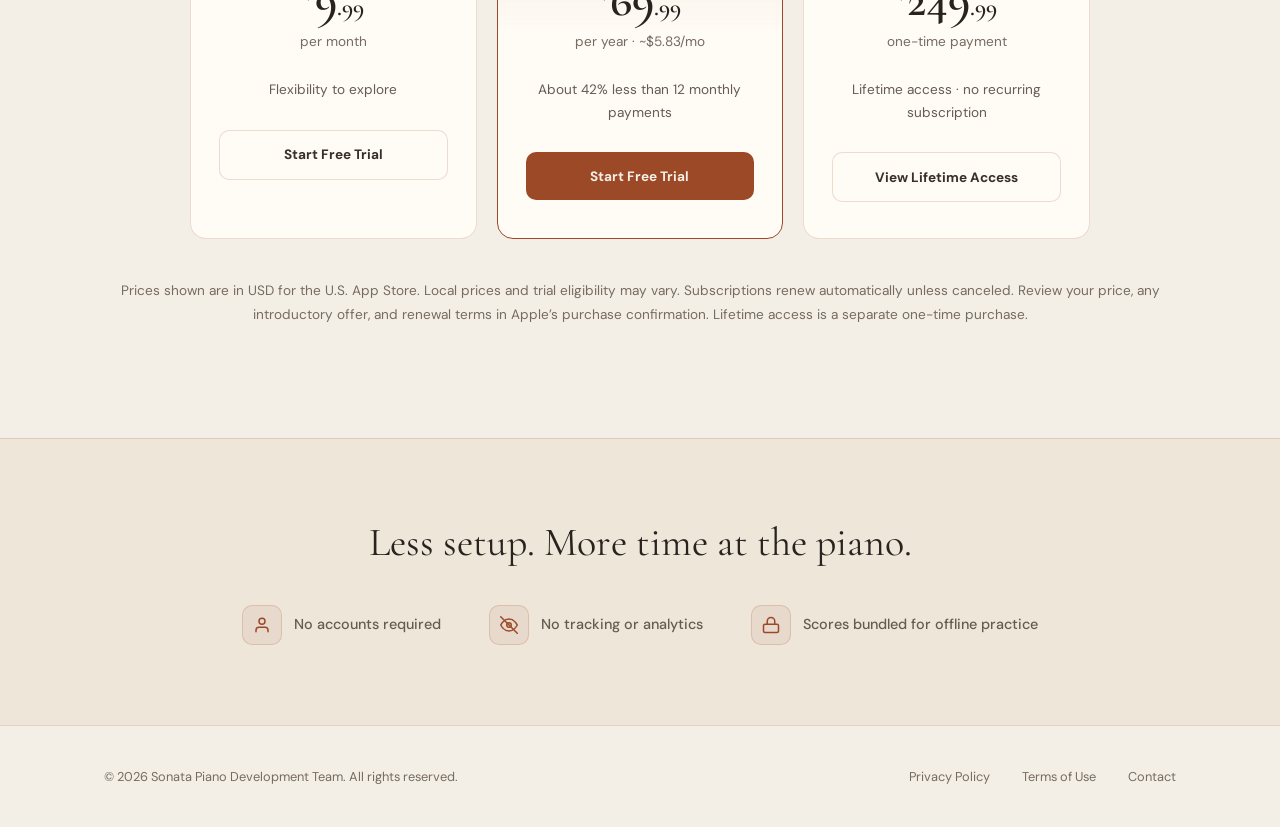
==== commit 3c7492e6: "Strip TestFlight wording now that 1.0.6 is public Publisher confirmed 1.0.6 READY_FOR_SALE. Reframe " ====
--- a/index.html
+++ b/index.html
@@ -942,7 +942,7 @@
             <a href="#preview" aria-label="Watch the Sonata iPad demo">
                 <img src="assets/campaign-1.0.6/ipad-note-guide.png" width="2752" height="2064" fetchpriority="high" alt="Sonata iPad preview showing sheet music, upcoming notes, and highlighted piano keys">
             </a>
-            <figcaption>iPad interface preview &middot; new note guide in version 1.0.6, currently in TestFlight</figcaption>
+            <figcaption>iPad interface &middot; falling-note guide in version 1.0.6 (iPad only)</figcaption>
         </figure>
         </div>
         <div class="hero-scroll" aria-hidden="true">
@@ -963,7 +963,7 @@
                 <track kind="captions" src="assets/campaign-1.0.6/demo.vtt" srclang="en" label="English">
                 <a href="assets/campaign-1.0.6/sonata-demo-1080p.mp4">Download the Sonata demo</a>
             </video>
-            <p class="preview-caption" id="preview-description">Silent, 18-second demo. Plays when scrolled into view unless reduced motion or data saving is enabled; use the controls to pause or replay. Rendered from the version 1.0.6 app interface: falling notes, 50% playback speed, and right-hand practice. The new iPad note guide is currently in TestFlight; App Store availability follows release.</p>
+            <p class="preview-caption" id="preview-description">Silent, 18-second demo. Plays when scrolled into view unless reduced motion or data saving is enabled; use the controls to pause or replay. Rendered from the version 1.0.6 app interface: falling notes, 50% playback speed, and right-hand practice. The new falling-note guide is available on iPad in version 1.0.6.</p>
             <p class="preview-action"><a href="https://apps.apple.com/app/id6759943429">Explore Sonata on the App Store &rarr;</a></p>
             <div class="practice-gallery">
                 <figure>
@@ -1153,7 +1153,7 @@
             </details>
             <details>
                 <summary>Does the falling-note guide work on iPhone?</summary>
-                <p>The new optional guide is for iPad in version 1.0.6, currently in TestFlight. iPhone practice uses the sheet-music and piano-keyboard view. The demo on this page previews the updated iPad interface, not a live microphone-recognition test.</p>
+                <p>The new optional guide is for iPad in version 1.0.6. iPhone practice uses the sheet-music and piano-keyboard view. The demo on this page previews the updated iPad interface, not a live microphone-recognition test.</p>
             </details>
             <details>
                 <summary>Can I practice without internet?</summary>
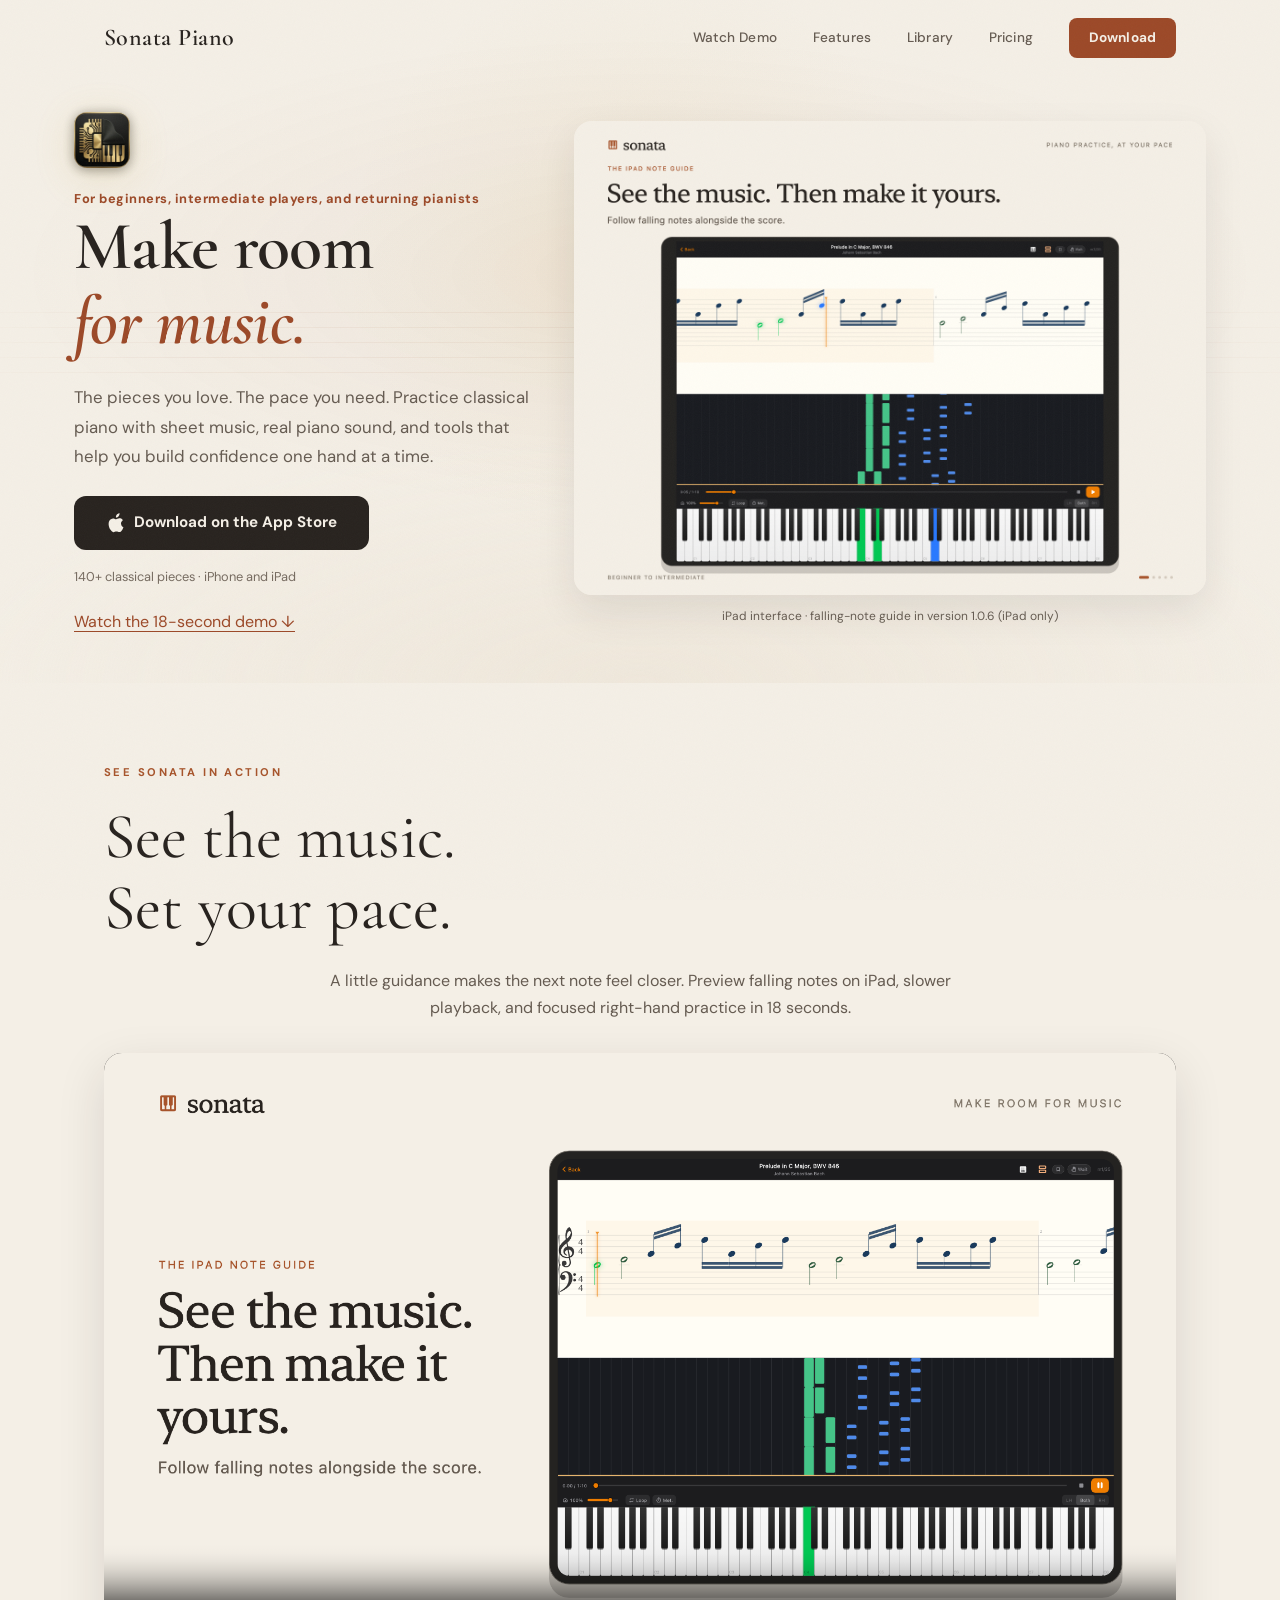
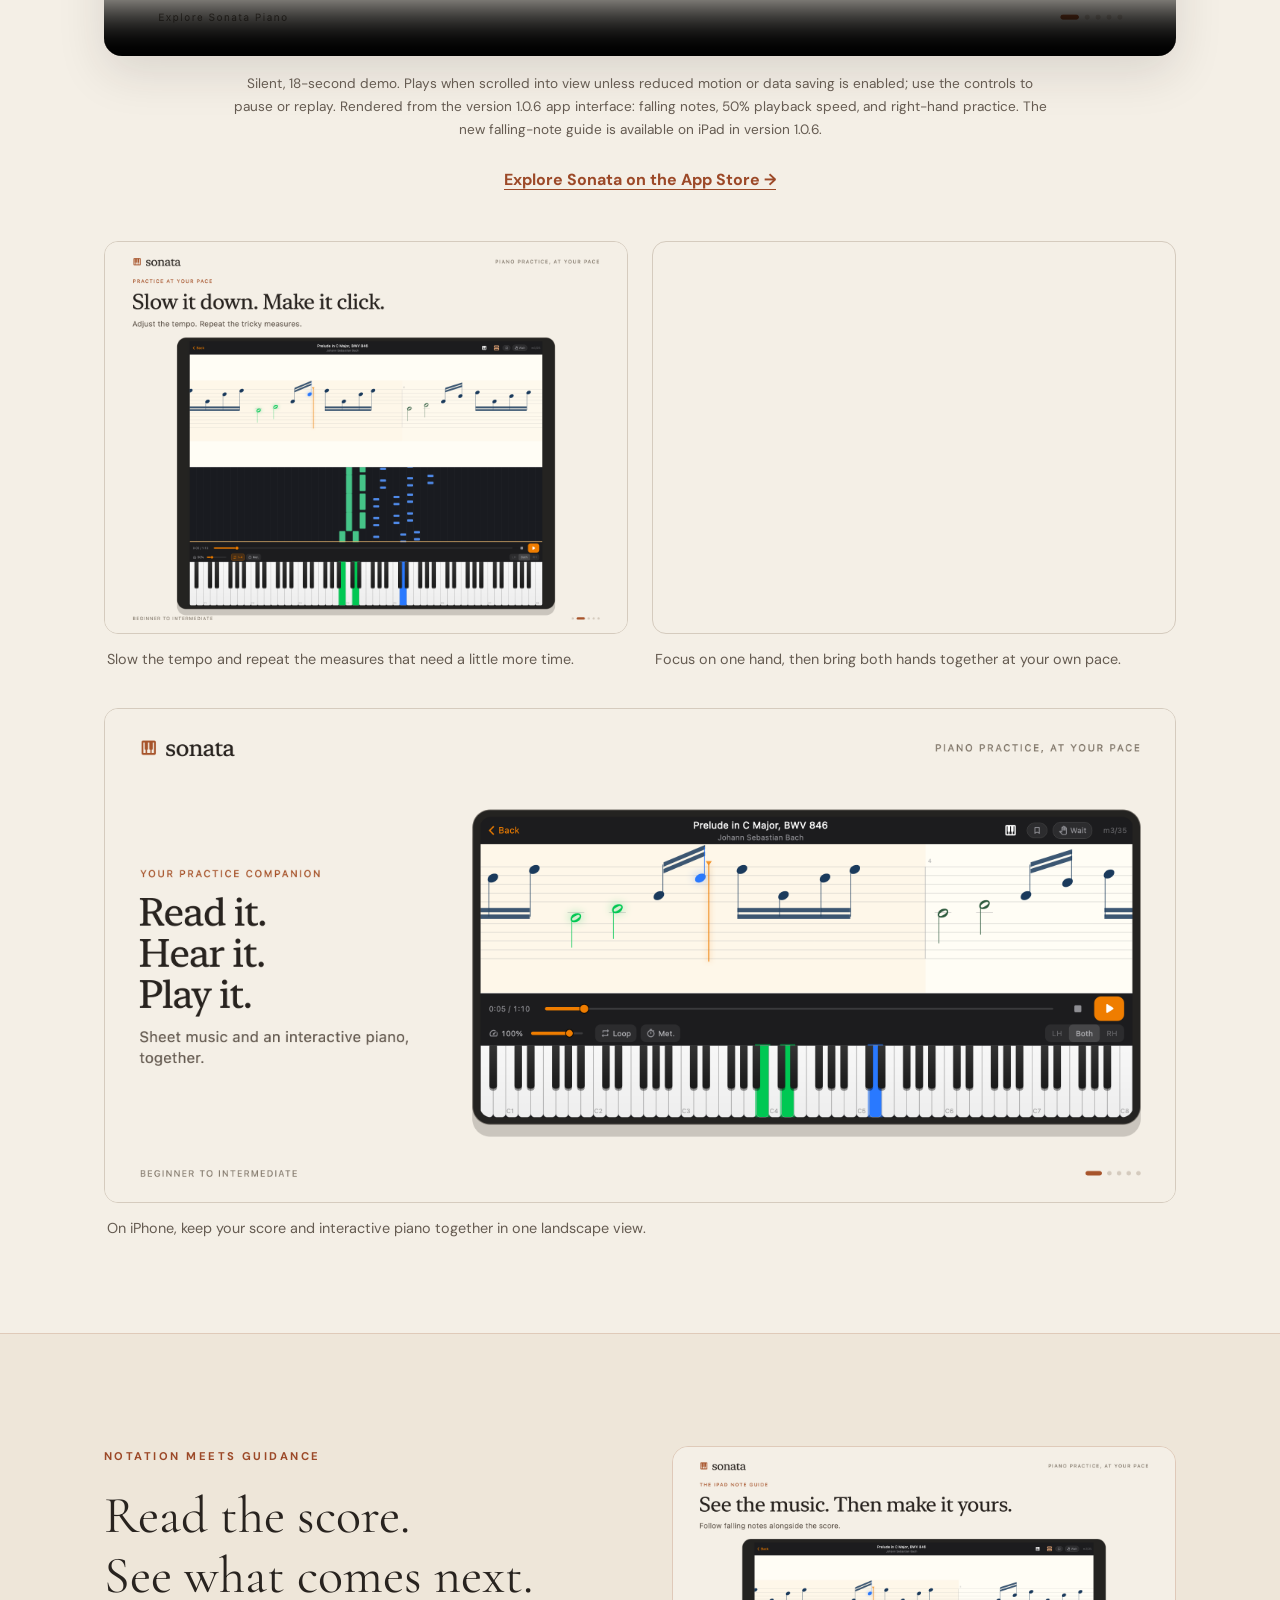
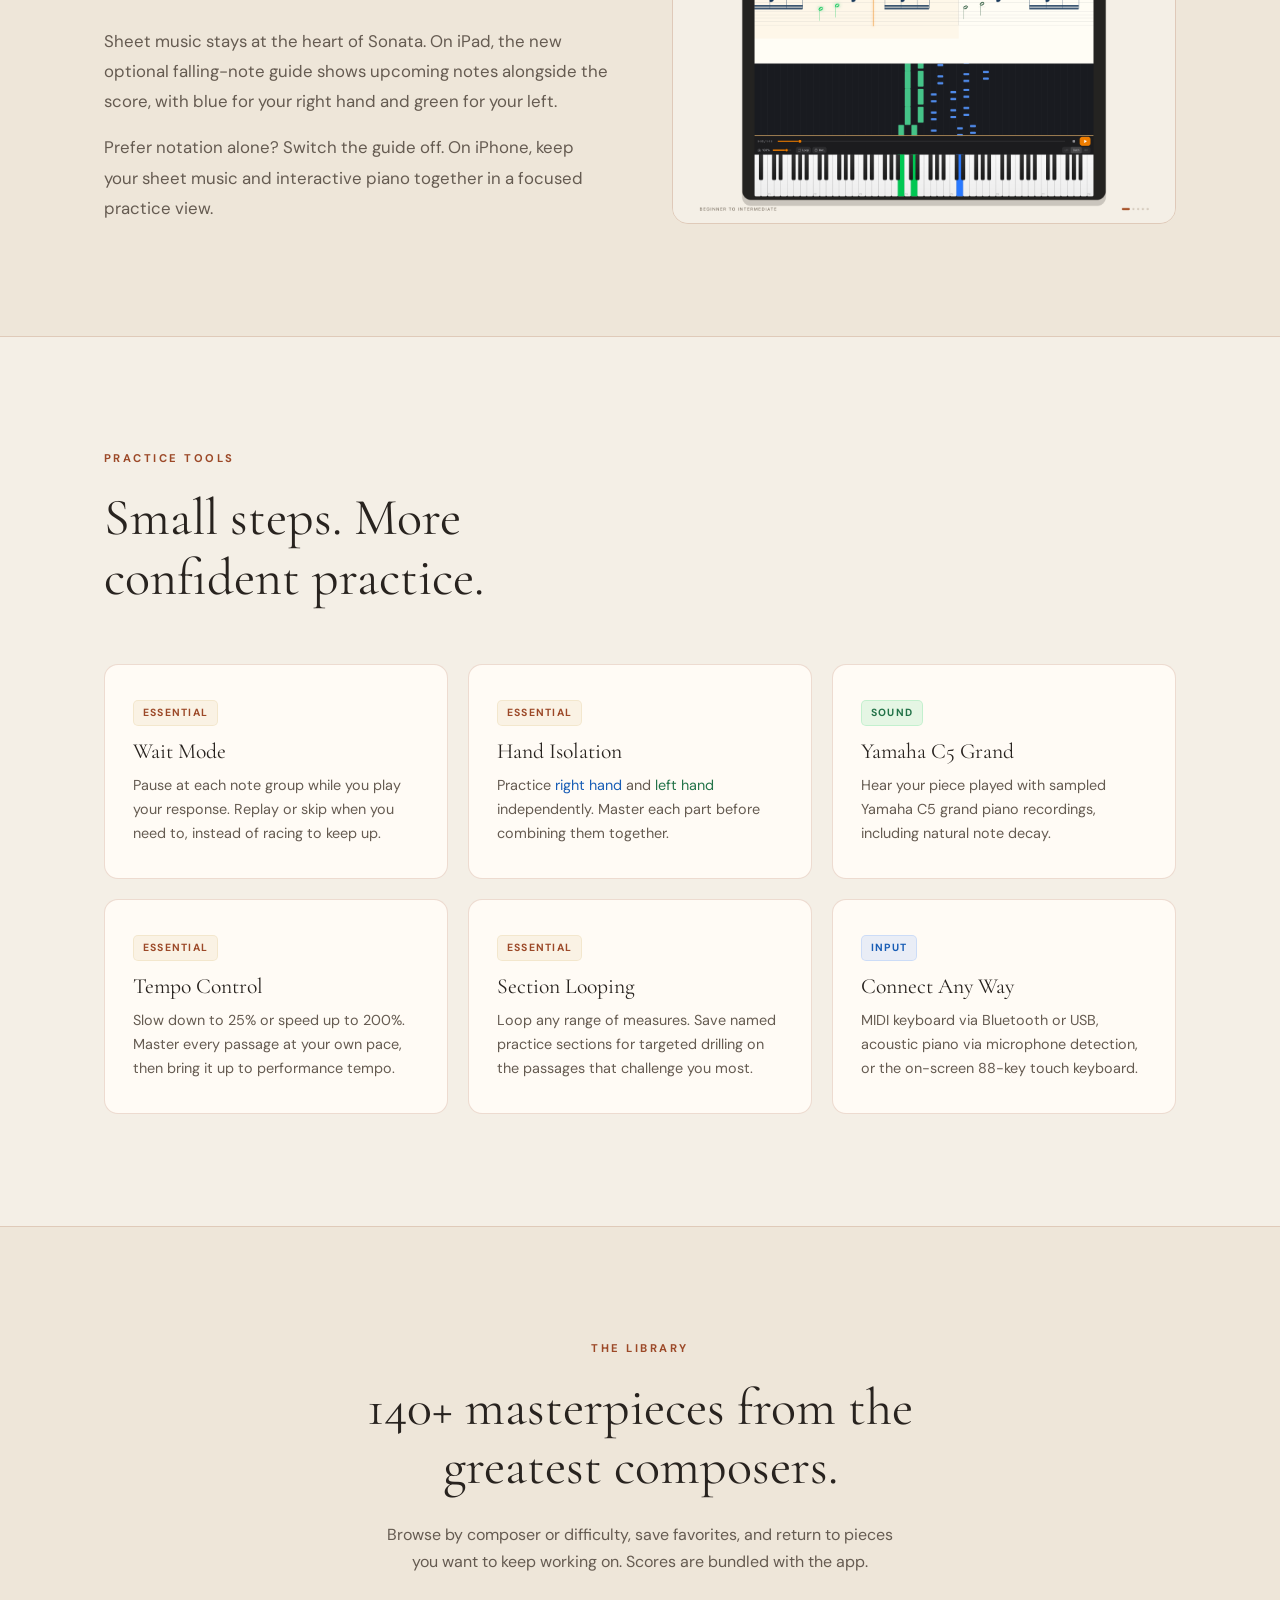
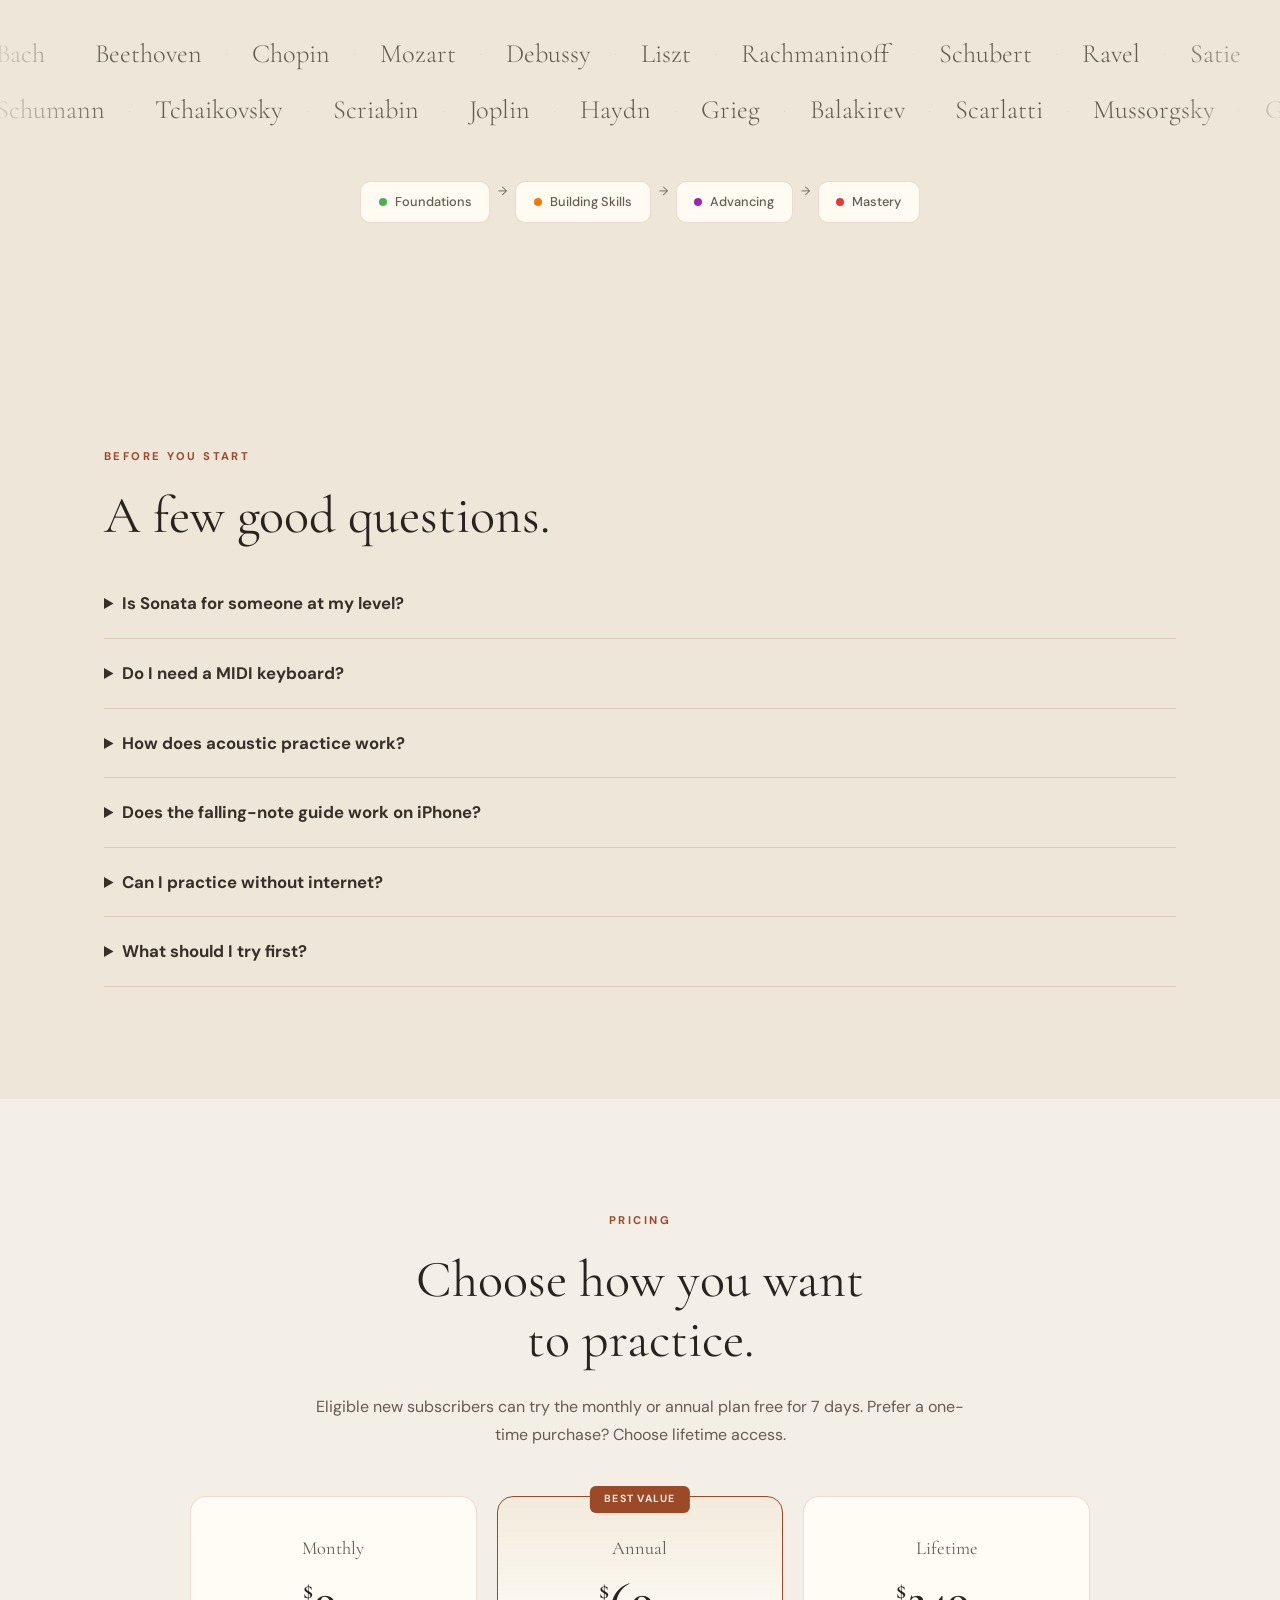
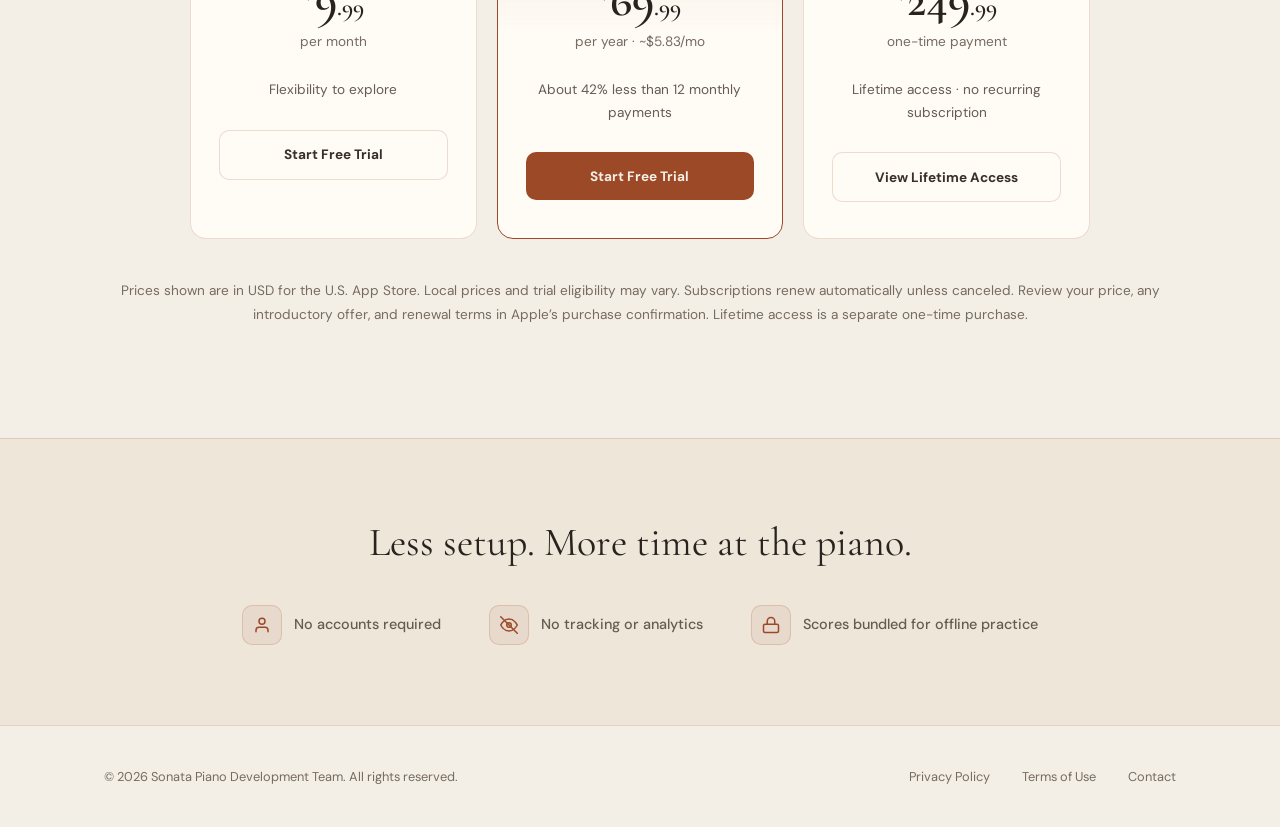
==== commit 22c44965: "Attribute App Store downloads to individual website buttons" ====
--- a/index.html
+++ b/index.html
@@ -907,7 +907,7 @@
                 <a href="#features">Features</a>
                 <a href="#library">Library</a>
                 <a href="#pricing">Pricing</a>
-                <a href="https://apps.apple.com/app/id6759943429" class="nav-cta">Download</a>
+                <a href="https://apps.apple.com/app/apple-store/id6759943429?pt=128598240&amp;ct=site_nav&amp;mt=8" class="nav-cta">Download</a>
             </div>
             <button class="nav-toggle" id="navToggle" aria-label="Toggle menu" aria-expanded="false" aria-controls="navLinks">
                 <svg width="22" height="22" viewBox="0 0 24 24" fill="none" stroke="currentColor" stroke-width="2" stroke-linecap="round"><line x1="3" y1="6" x2="21" y2="6"/><line x1="3" y1="12" x2="21" y2="12"/><line x1="3" y1="18" x2="21" y2="18"/></svg>
@@ -931,7 +931,7 @@
             <p class="hero-audience">For beginners, intermediate players, and returning pianists</p>
             <h1>Make room<br><em>for music.</em></h1>
             <p class="hero-tagline">The pieces you love. The pace you need. Practice classical piano with sheet music, real piano sound, and tools that help you build confidence one hand at a time.</p>
-            <a href="https://apps.apple.com/app/id6759943429" class="btn-download">
+            <a href="https://apps.apple.com/app/apple-store/id6759943429?pt=128598240&amp;ct=site_hero&amp;mt=8" class="btn-download">
                 <svg width="18" height="22" viewBox="0 0 18 22" fill="currentColor" aria-hidden="true"><path d="M14.94 11.58c-.02-2.28 1.86-3.37 1.95-3.43-1.06-1.55-2.71-1.76-3.3-1.79-1.4-.14-2.74.83-3.45.83-.72 0-1.82-.81-2.99-.79-1.54.02-2.96.9-3.75 2.28-1.6 2.78-.41 6.9 1.15 9.16.76 1.1 1.67 2.34 2.87 2.29 1.15-.05 1.59-.74 2.98-.74 1.39 0 1.78.74 2.99.72 1.24-.02 2.03-1.12 2.78-2.23.88-1.28 1.24-2.51 1.26-2.58-.03-.01-2.42-.93-2.44-3.7zM12.63 4.15c.63-.77 1.06-1.83.94-2.9-.91.04-2.01.61-2.66 1.37-.58.67-1.09 1.75-.96 2.78 1.02.08 2.05-.52 2.68-1.25z"/></svg>
                 Download on the App Store
             </a>
@@ -964,7 +964,7 @@
                 <a href="assets/campaign-1.0.6/sonata-demo-1080p.mp4">Download the Sonata demo</a>
             </video>
             <p class="preview-caption" id="preview-description">Silent, 18-second demo. Plays when scrolled into view unless reduced motion or data saving is enabled; use the controls to pause or replay. Rendered from the version 1.0.6 app interface: falling notes, 50% playback speed, and right-hand practice. The new falling-note guide is available on iPad in version 1.0.6.</p>
-            <p class="preview-action"><a href="https://apps.apple.com/app/id6759943429">Explore Sonata on the App Store &rarr;</a></p>
+            <p class="preview-action"><a href="https://apps.apple.com/app/apple-store/id6759943429?pt=128598240&amp;ct=site_demo&amp;mt=8">Explore Sonata on the App Store &rarr;</a></p>
             <div class="practice-gallery">
                 <figure>
                     <a href="assets/campaign-1.0.6/ipad-tempo-loop.png">
@@ -1178,7 +1178,7 @@
                     <p class="pricing-amount"><span class="currency">$</span>9<span style="font-size:1.5rem">.99</span></p>
                     <p class="pricing-period">per month</p>
                     <p class="pricing-detail">Flexibility to explore</p>
-                    <a href="https://apps.apple.com/app/id6759943429" class="pricing-btn pricing-btn-secondary">Start Free Trial</a>
+                    <a href="https://apps.apple.com/app/apple-store/id6759943429?pt=128598240&amp;ct=site_pricing_monthly&amp;mt=8" class="pricing-btn pricing-btn-secondary">Start Free Trial</a>
                 </div>
                 <div class="pricing-card featured reveal reveal-d2">
                     <span class="pricing-badge">Best Value</span>
@@ -1186,14 +1186,14 @@
                     <p class="pricing-amount"><span class="currency">$</span>69<span style="font-size:1.5rem">.99</span></p>
                     <p class="pricing-period">per year &middot; ~$5.83/mo</p>
                     <p class="pricing-detail">About 42% less than 12 monthly payments</p>
-                    <a href="https://apps.apple.com/app/id6759943429" class="pricing-btn pricing-btn-primary">Start Free Trial</a>
+                    <a href="https://apps.apple.com/app/apple-store/id6759943429?pt=128598240&amp;ct=site_pricing&amp;mt=8" class="pricing-btn pricing-btn-primary">Start Free Trial</a>
                 </div>
                 <div class="pricing-card reveal reveal-d3">
                     <p class="pricing-plan">Lifetime</p>
                     <p class="pricing-amount"><span class="currency">$</span>249<span style="font-size:1.5rem">.99</span></p>
                     <p class="pricing-period">one-time payment</p>
                     <p class="pricing-detail">Lifetime access &middot; no recurring subscription</p>
-                    <a href="https://apps.apple.com/app/id6759943429" class="pricing-btn pricing-btn-secondary">View Lifetime Access</a>
+                    <a href="https://apps.apple.com/app/apple-store/id6759943429?pt=128598240&amp;ct=site_pricing_lifetime&amp;mt=8" class="pricing-btn pricing-btn-secondary">View Lifetime Access</a>
                 </div>
             </div>
 
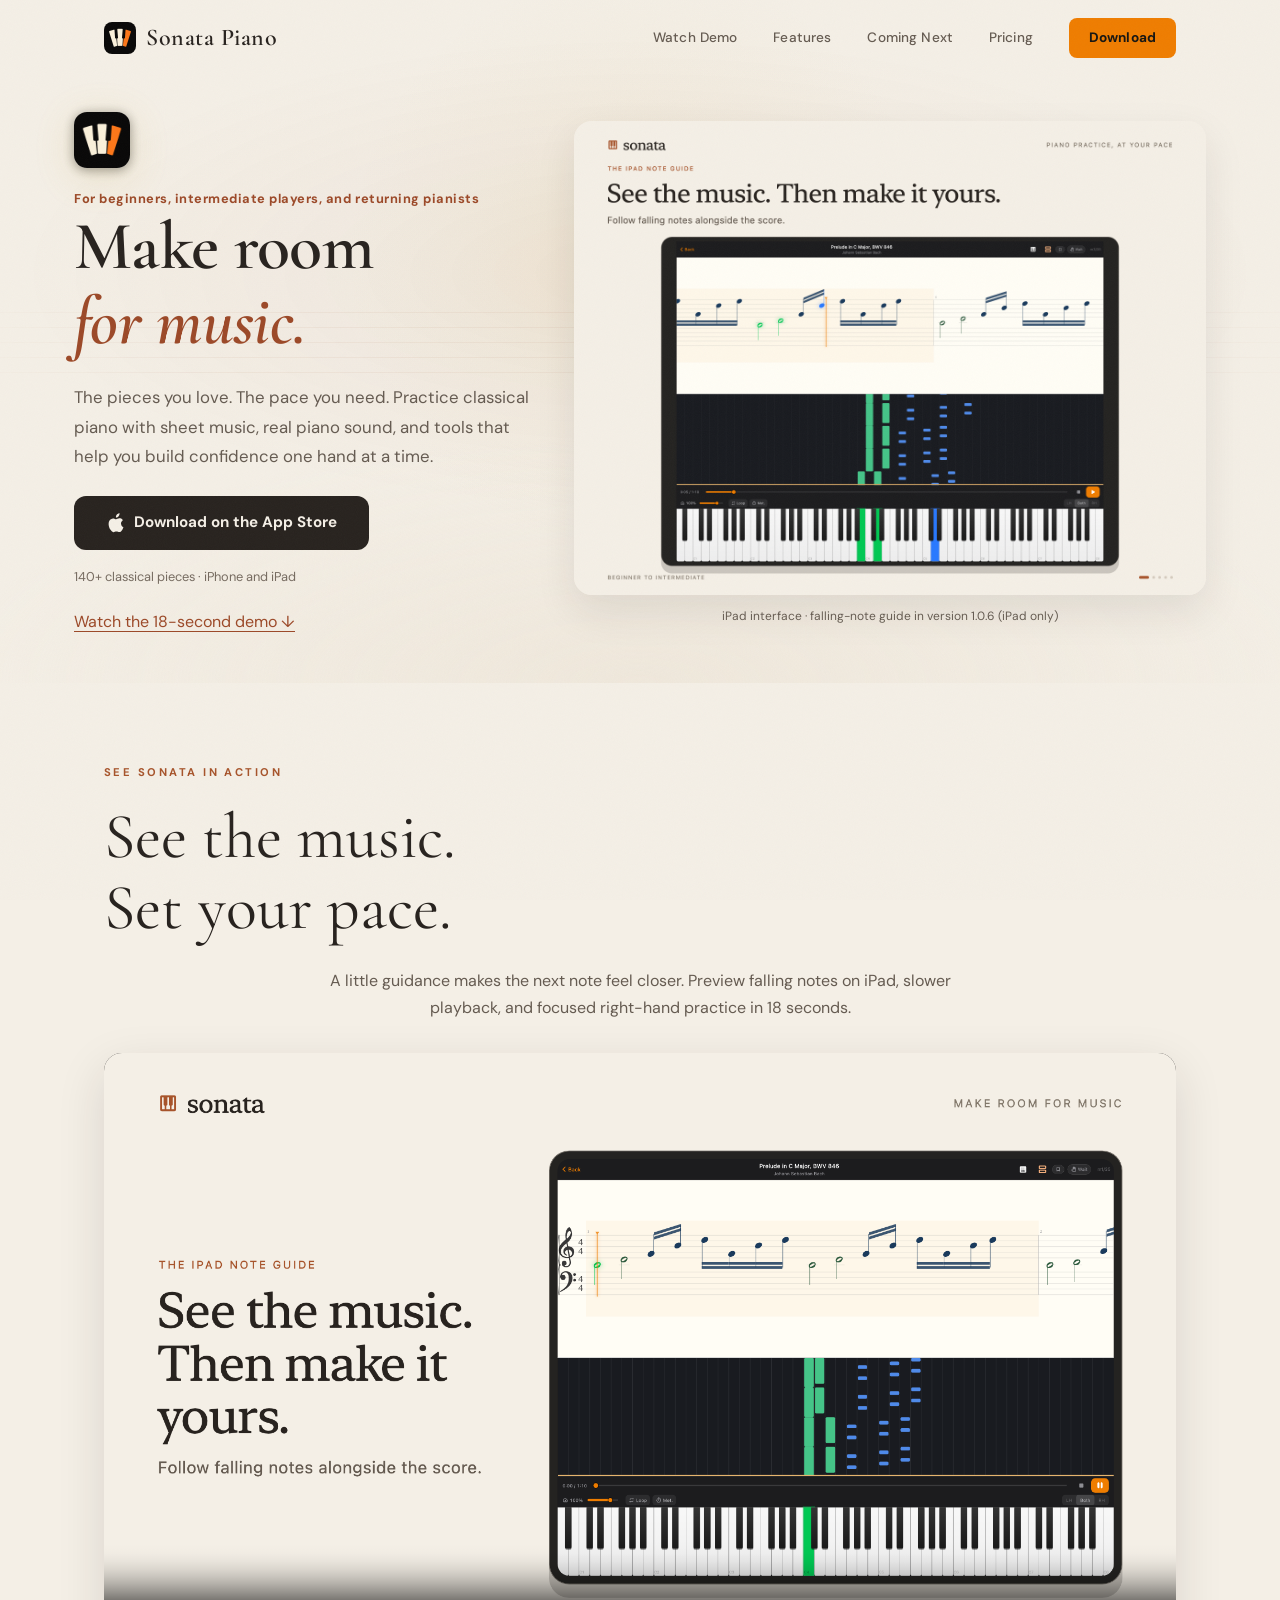
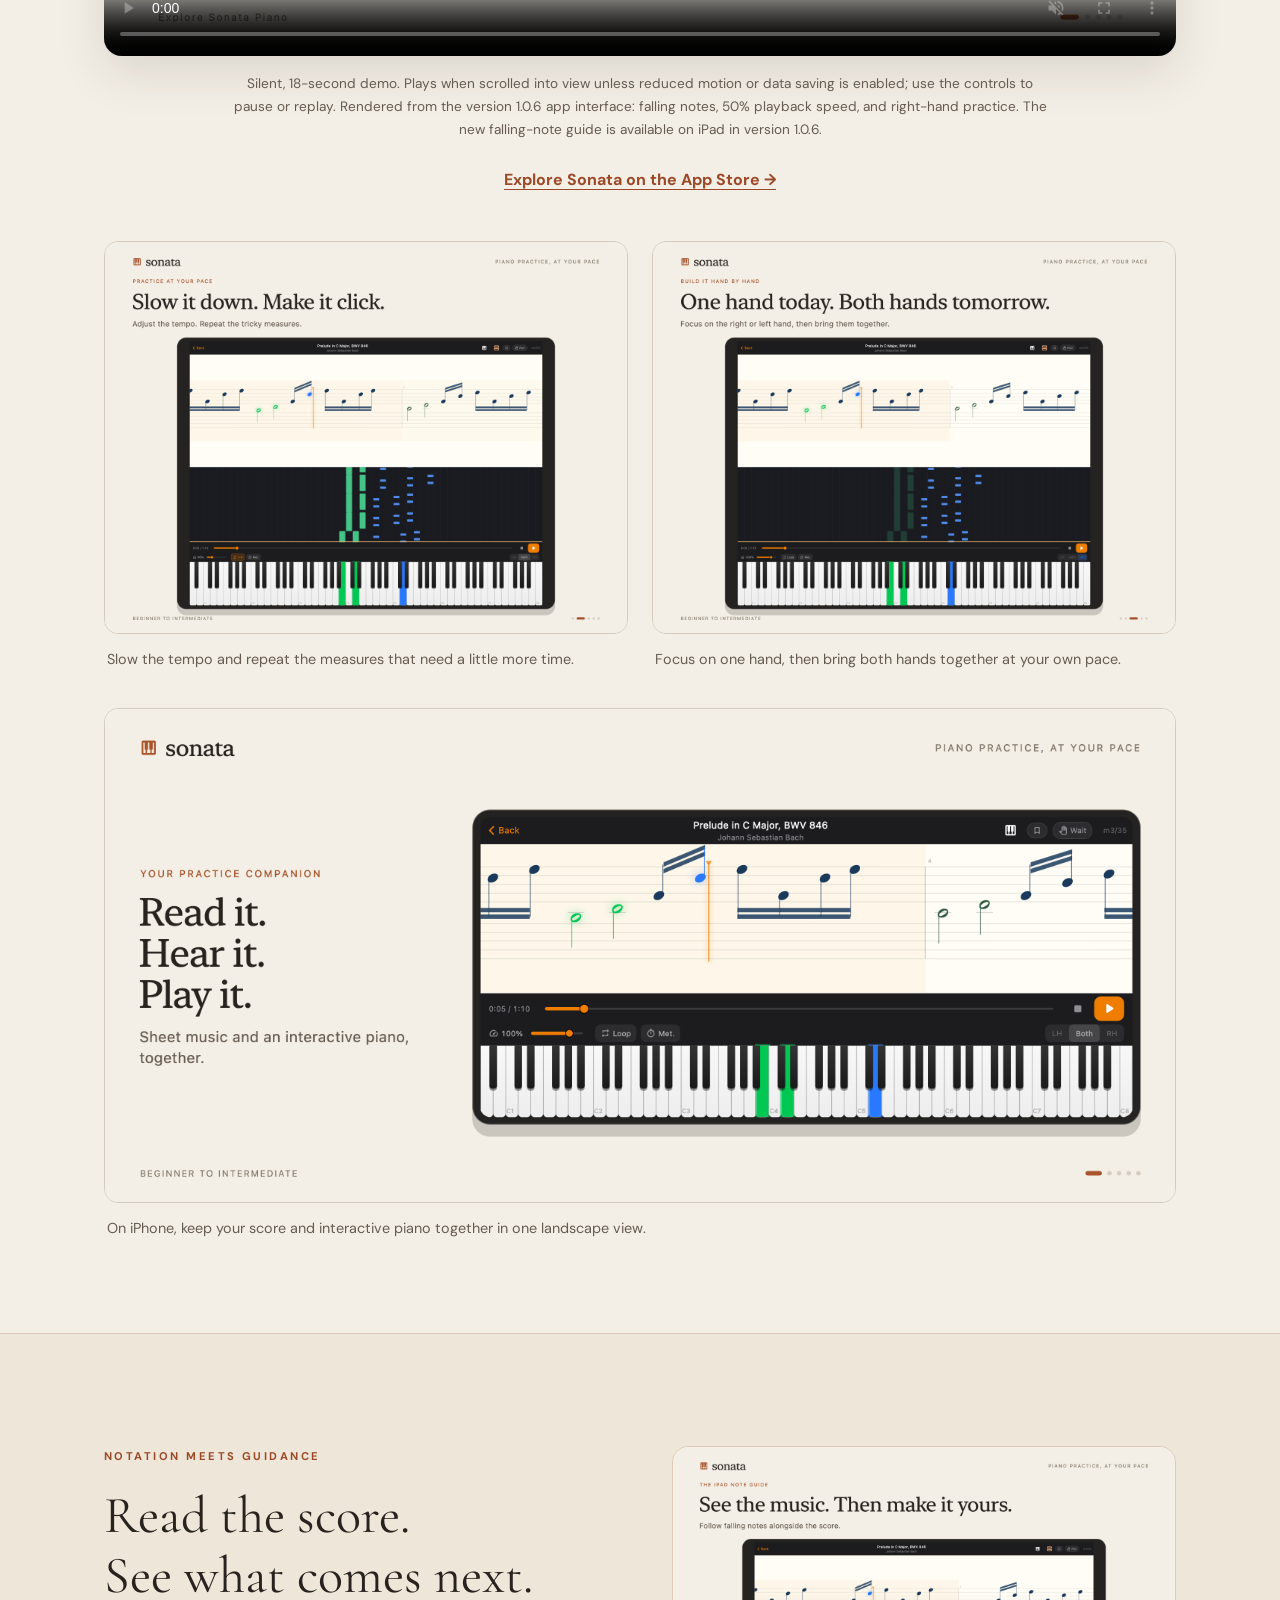
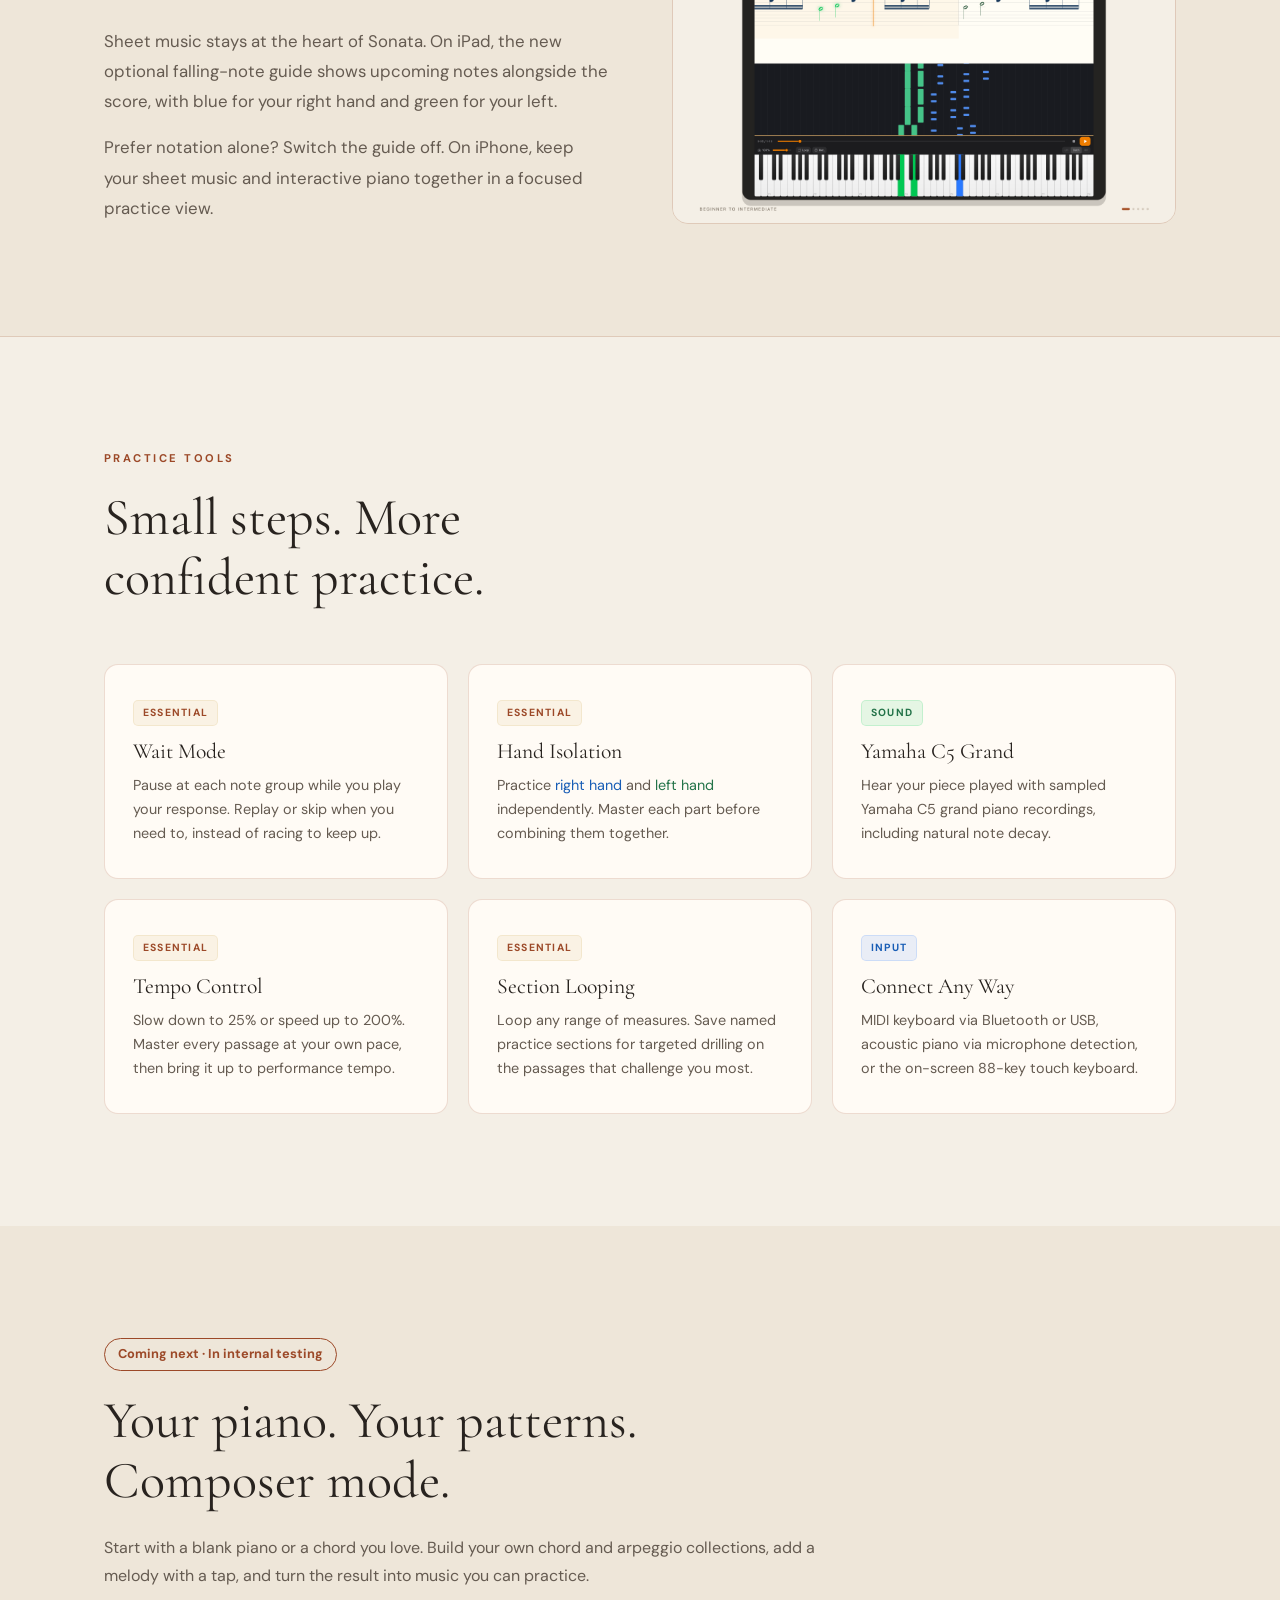
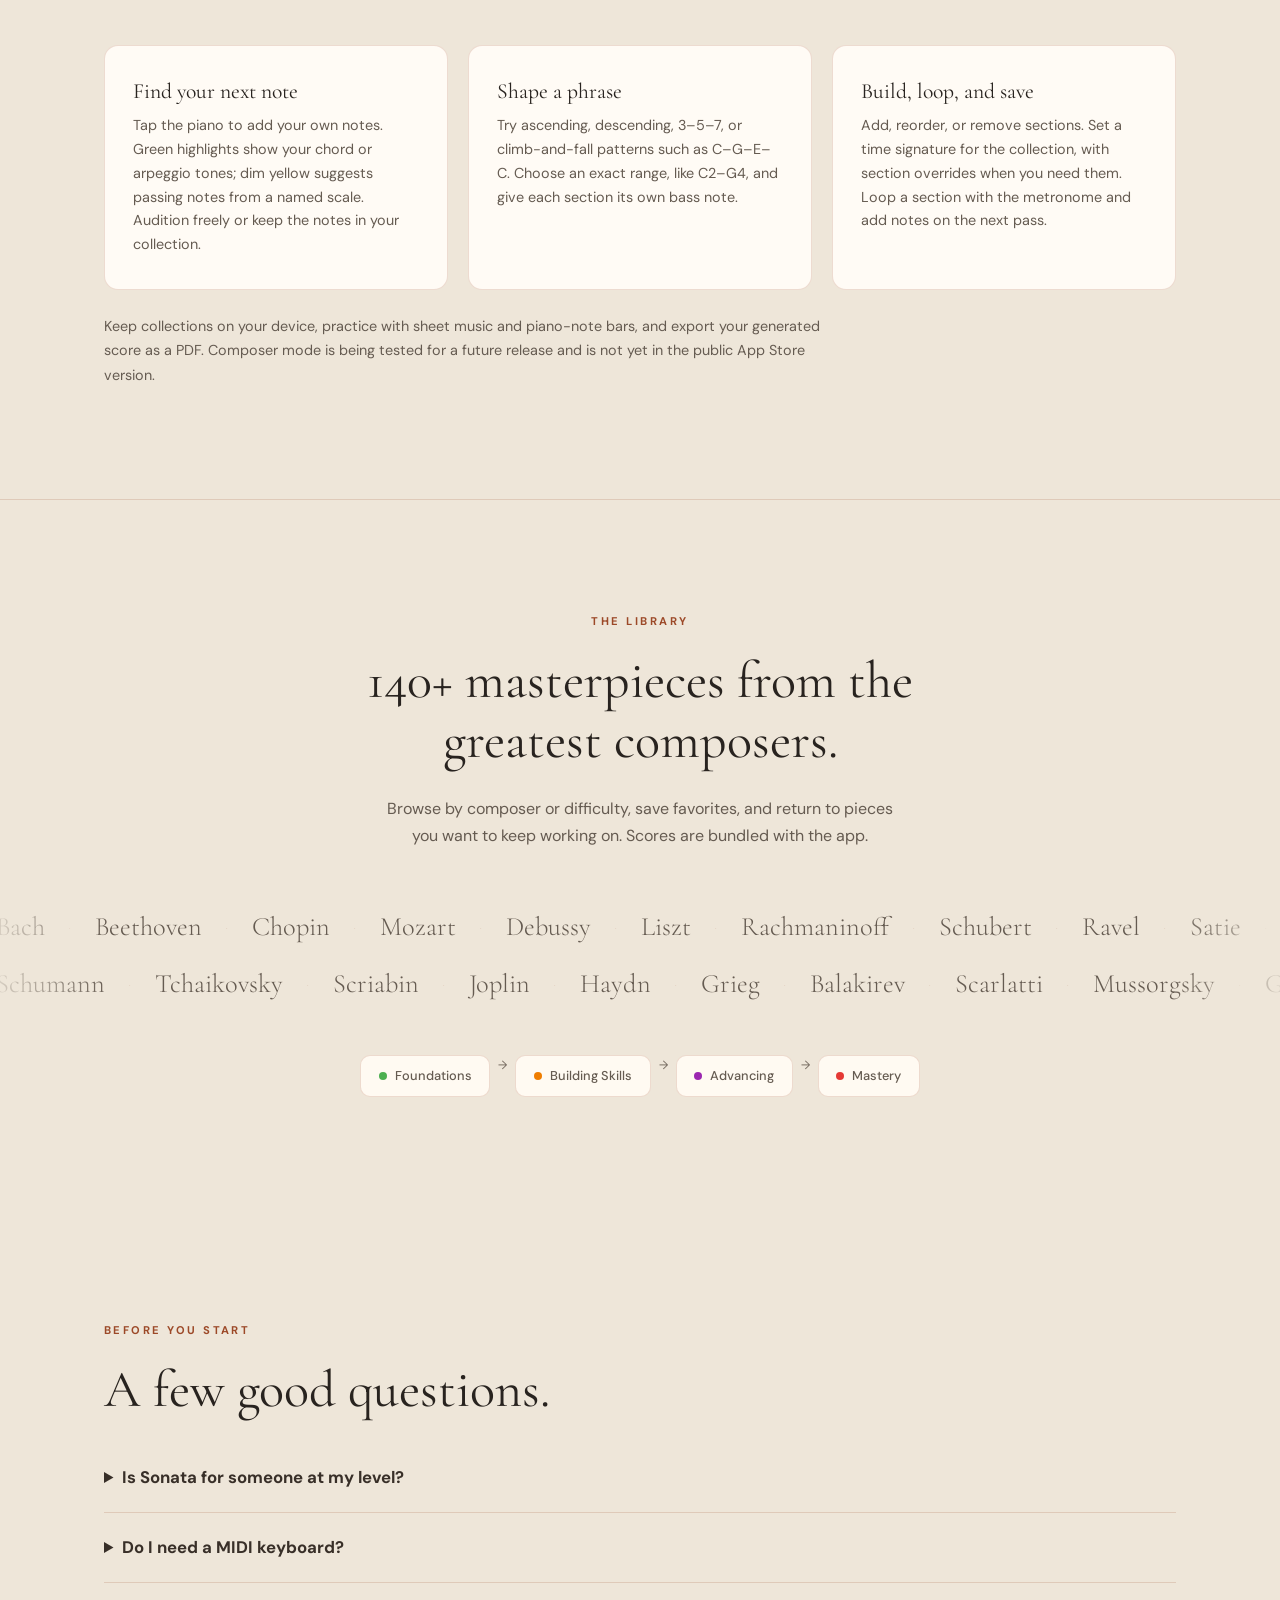
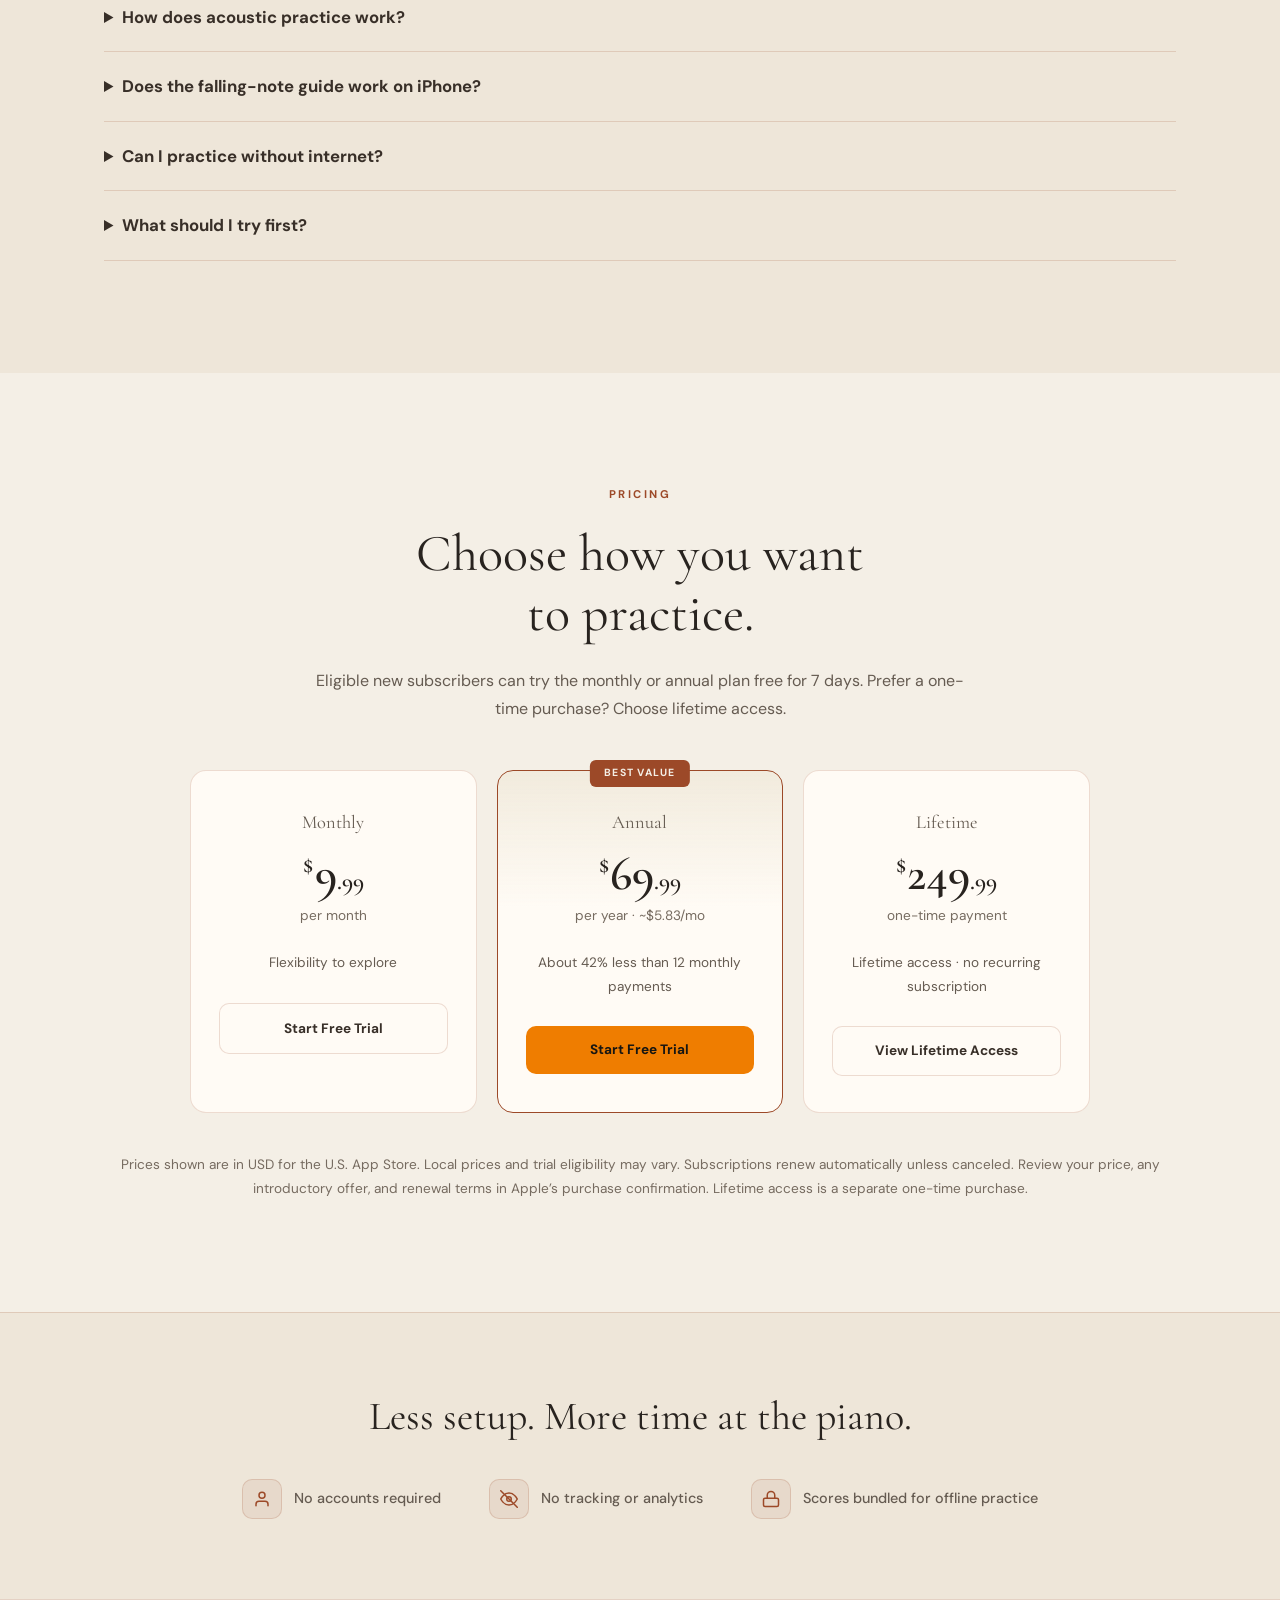
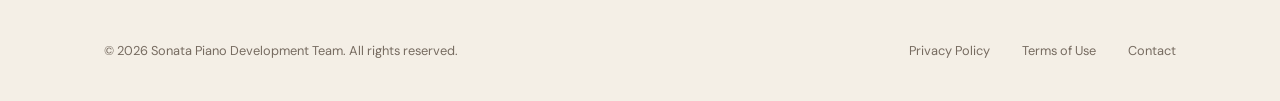
==== commit 706130c6: "Refresh First Light branding and preview upcoming Composer mode" ====
--- a/index.html
+++ b/index.html
@@ -13,8 +13,8 @@
     <meta property="og:type" content="website">
     <meta name="twitter:card" content="summary_large_image">
     <meta name="apple-itunes-app" content="app-id=6759943429">
-    <link rel="icon" type="image/png" sizes="32x32" href="assets/favicon-32.png">
-    <link rel="apple-touch-icon" sizes="180x180" href="assets/favicon-180.png">
+    <link rel="icon" type="image/png" sizes="40x40" href="assets/favicon-40.png?v=first-light">
+    <link rel="apple-touch-icon" sizes="180x180" href="assets/favicon-180.png?v=first-light">
     <link rel="preconnect" href="https://fonts.googleapis.com">
     <link rel="preconnect" href="https://fonts.gstatic.com" crossorigin>
     <link href="https://fonts.googleapis.com/css2?family=Cormorant+Garamond:ital,wght@0,300;0,400;0,600;1,300;1,400&family=DM+Sans:ital,wght@0,400;0,500;0,700;1,400&display=swap" rel="stylesheet">
@@ -31,8 +31,8 @@
             --gold: #9C4928;
             --gold-dim: rgba(156, 73, 40, 0.35);
             --gold-faint: rgba(156, 73, 40, 0.08);
-            --amber: #9C4928;
-            --amber-glow: rgba(156, 73, 40, 0.25);
+            --amber: #EF7D00;
+            --amber-glow: rgba(239, 125, 0, 0.25);
             --blue: #185DB5;
             --green: #237348;
             --text-bright: #28231F;
@@ -156,6 +156,9 @@
             justify-content: space-between;
         }
         .nav-logo {
+            display: inline-flex;
+            align-items: center;
+            gap: .65rem;
             font-family: var(--font-display);
             font-size: 1.5rem;
             font-weight: 600;
@@ -177,7 +180,7 @@
         .nav-links a:hover { color: var(--text-bright); }
         .nav-cta {
             background: var(--amber);
-            color: var(--bg-deepest) !important;
+            color: #171612 !important;
             font-weight: 700 !important;
             padding: 0.5rem 1.25rem;
             border-radius: 8px;
@@ -689,7 +692,7 @@
         }
         .pricing-btn-primary {
             background: var(--amber);
-            color: var(--bg-deepest);
+            color: #171612;
         }
         .pricing-btn-primary:hover {
             box-shadow: 0 4px 18px var(--amber-glow);
@@ -894,6 +897,12 @@
             .product-preview { padding: 3.5rem 1rem; }
             .practice-gallery { grid-template-columns: 1fr; }
         }
+        .nav-logo img { width: 32px; height: 32px; border-radius: 8px; }
+        .composer-preview { background: var(--bg-dark); }
+        .composer-intro { max-width: 720px; margin-bottom: 2rem; color: var(--text-secondary); }
+        .composer-status { display: inline-block; padding: .3rem .8rem; border: 1px solid var(--gold); border-radius: 999px; color: var(--gold); font-size: .8rem; font-weight: 700; margin-bottom: 1.25rem; }
+        .composer-preview .feature-card { background: var(--bg-card); }
+        .composer-footnote { margin-top: 1.5rem; max-width: 720px; color: var(--text-secondary); font-size: .9rem; }
     </style>
 </head>
 <body>
@@ -901,11 +910,11 @@
     <!-- ======== NAVIGATION ======== -->
     <nav class="nav" id="nav">
         <div class="nav-inner">
-            <a href="/" class="nav-logo">Sonata Piano</a>
+            <a href="/" class="nav-logo"><img src="assets/app-icon.png?v=first-light" alt="" width="32" height="32">Sonata Piano</a>
             <div class="nav-links" id="navLinks">
                 <a href="#preview">Watch Demo</a>
                 <a href="#features">Features</a>
-                <a href="#library">Library</a>
+                <a href="#composer">Coming Next</a>
                 <a href="#pricing">Pricing</a>
                 <a href="https://apps.apple.com/app/apple-store/id6759943429?pt=128598240&amp;ct=site_nav&amp;mt=8" class="nav-cta">Download</a>
             </div>
@@ -927,7 +936,7 @@
         </div>
         <div class="hero-layout">
         <div class="hero-content">
-            <img src="assets/app-icon.png?v=2" alt="Sonata Piano" class="hero-icon" width="110" height="110">
+            <img src="assets/app-icon.png?v=first-light" alt="Sonata Piano" class="hero-icon" width="110" height="110">
             <p class="hero-audience">For beginners, intermediate players, and returning pianists</p>
             <h1>Make room<br><em>for music.</em></h1>
             <p class="hero-tagline">The pieces you love. The pace you need. Practice classical piano with sheet music, real piano sound, and tools that help you build confidence one hand at a time.</p>
@@ -1046,6 +1055,30 @@
         </div>
     </section>
 
+    <!-- ======== UPCOMING COMPOSER MODE ======== -->
+    <section class="composer-preview" id="composer" aria-labelledby="composer-title">
+        <div class="section-inner">
+            <span class="composer-status">Coming next · In internal testing</span>
+            <h2 id="composer-title">Your piano. Your patterns.<br>Composer mode.</h2>
+            <p class="composer-intro">Start with a blank piano or a chord you love. Build your own chord and arpeggio collections, add a melody with a tap, and turn the result into music you can practice.</p>
+            <div class="features-grid">
+                <article class="feature-card">
+                    <h3>Find your next note</h3>
+                    <p>Tap the piano to add your own notes. Green highlights show your chord or arpeggio tones; dim yellow suggests passing notes from a named scale. Audition freely or keep the notes in your collection.</p>
+                </article>
+                <article class="feature-card">
+                    <h3>Shape a phrase</h3>
+                    <p>Try ascending, descending, 3–5–7, or climb-and-fall patterns such as C–G–E–C. Choose an exact range, like C2–G4, and give each section its own bass note.</p>
+                </article>
+                <article class="feature-card">
+                    <h3>Build, loop, and save</h3>
+                    <p>Add, reorder, or remove sections. Set a time signature for the collection, with section overrides when you need them. Loop a section with the metronome and add notes on the next pass.</p>
+                </article>
+            </div>
+            <p class="composer-footnote">Keep collections on your device, practice with sheet music and piano-note bars, and export your generated score as a PDF. Composer mode is being tested for a future release and is not yet in the public App Store version.</p>
+        </div>
+    </section>
+
     <!-- ======== LIBRARY ======== -->
     <section class="library" id="library">
         <div class="section-inner">
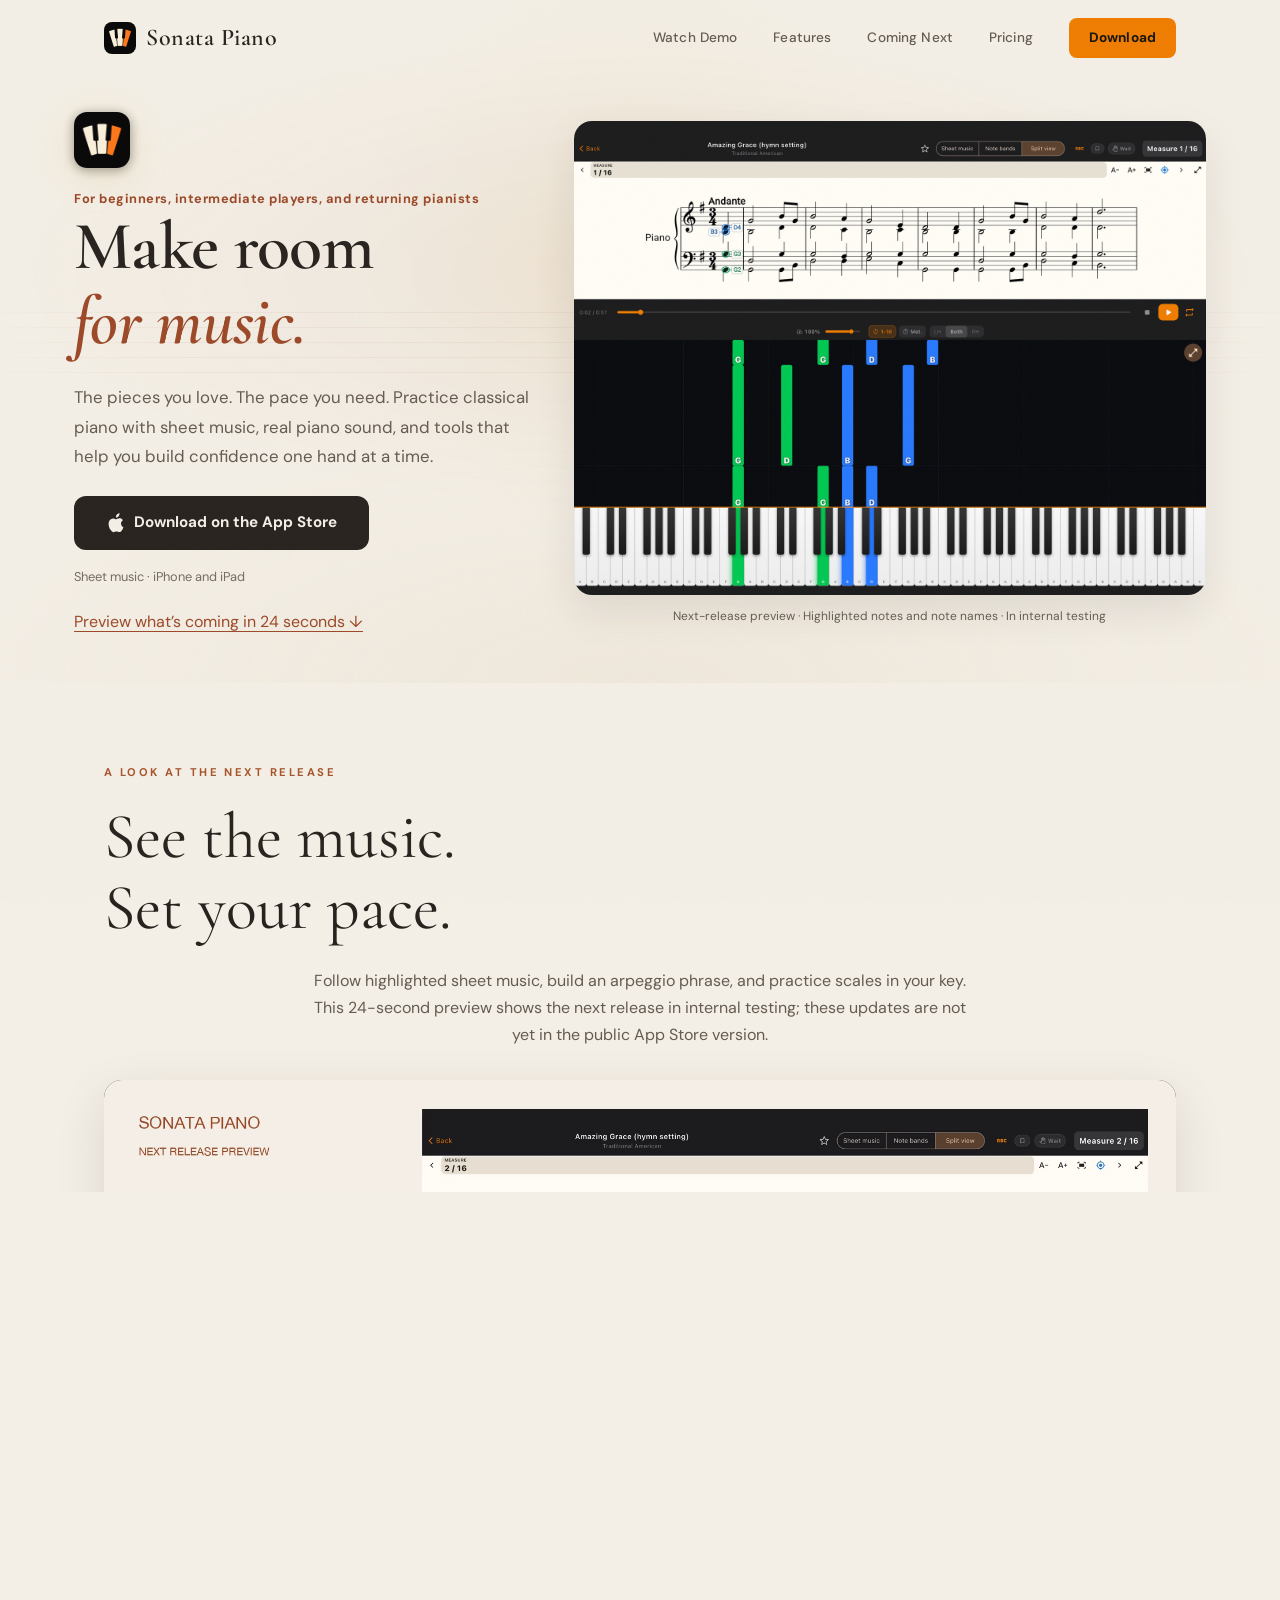
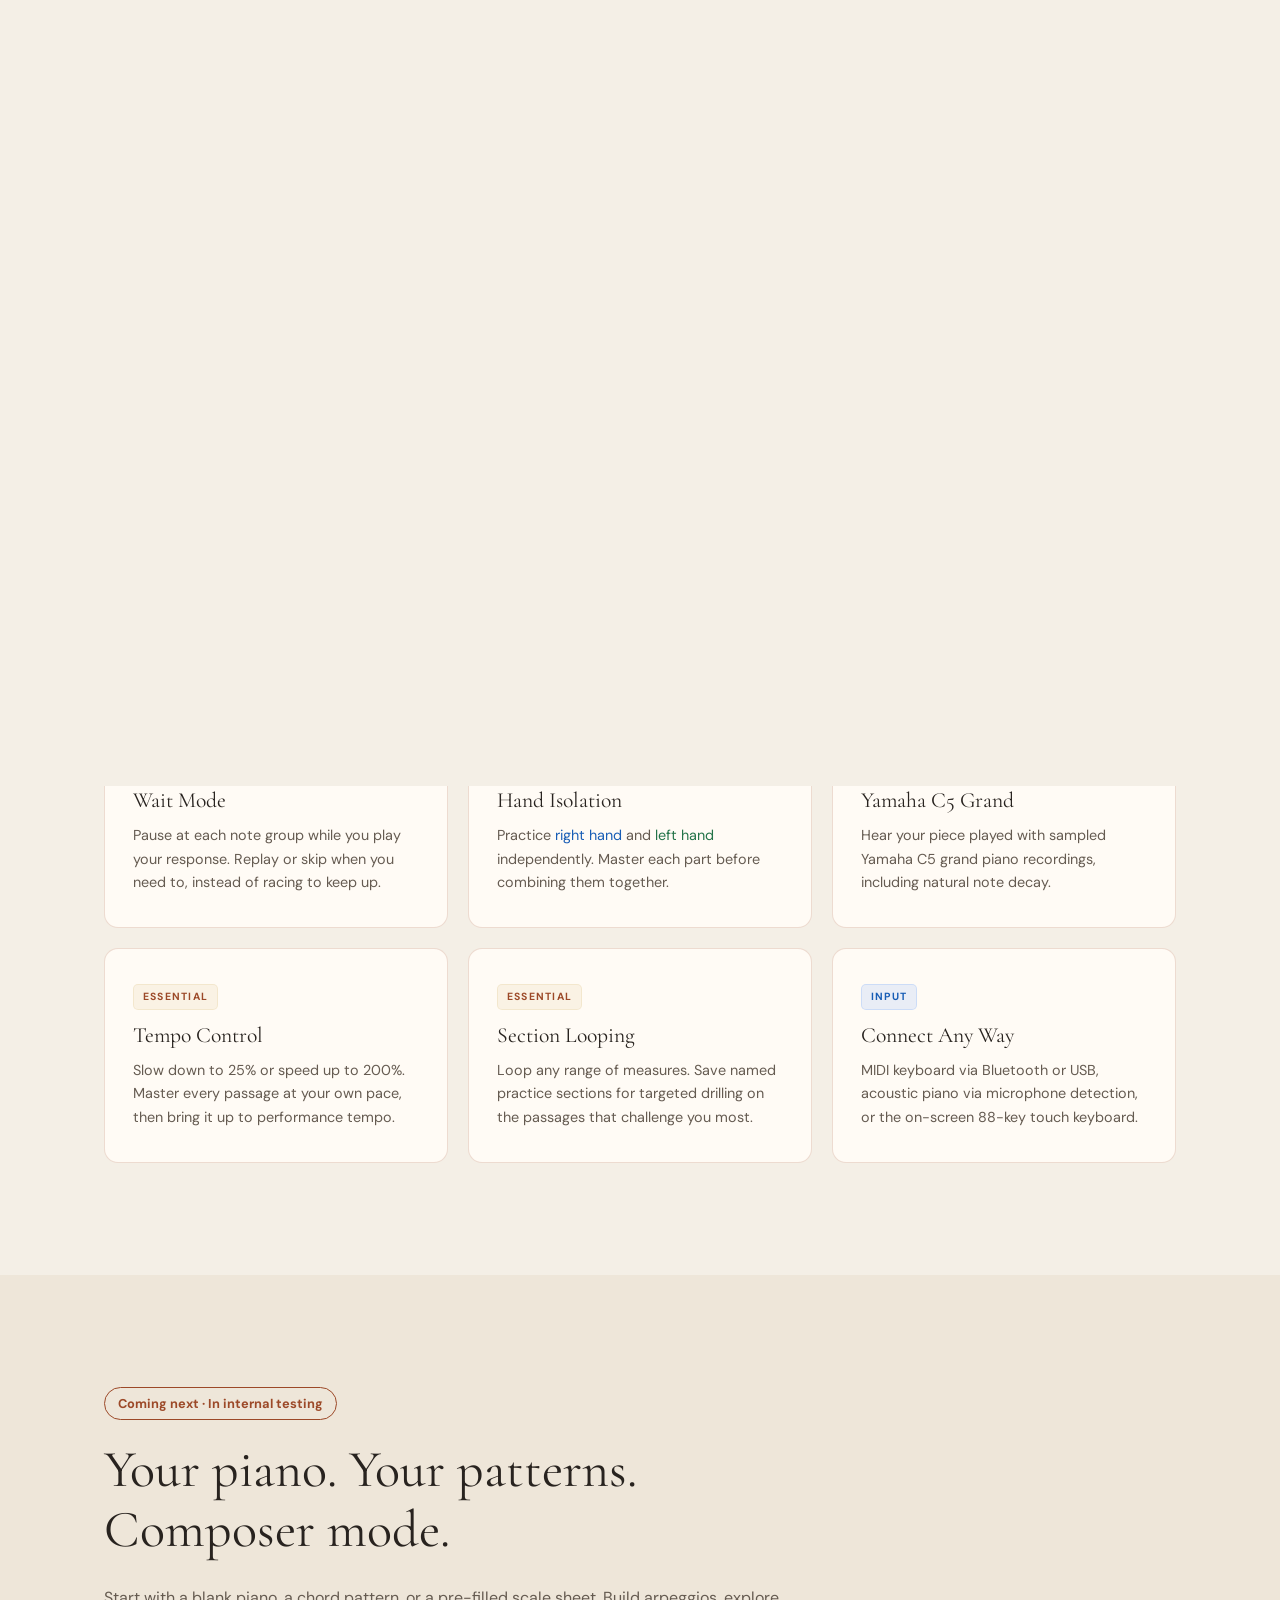
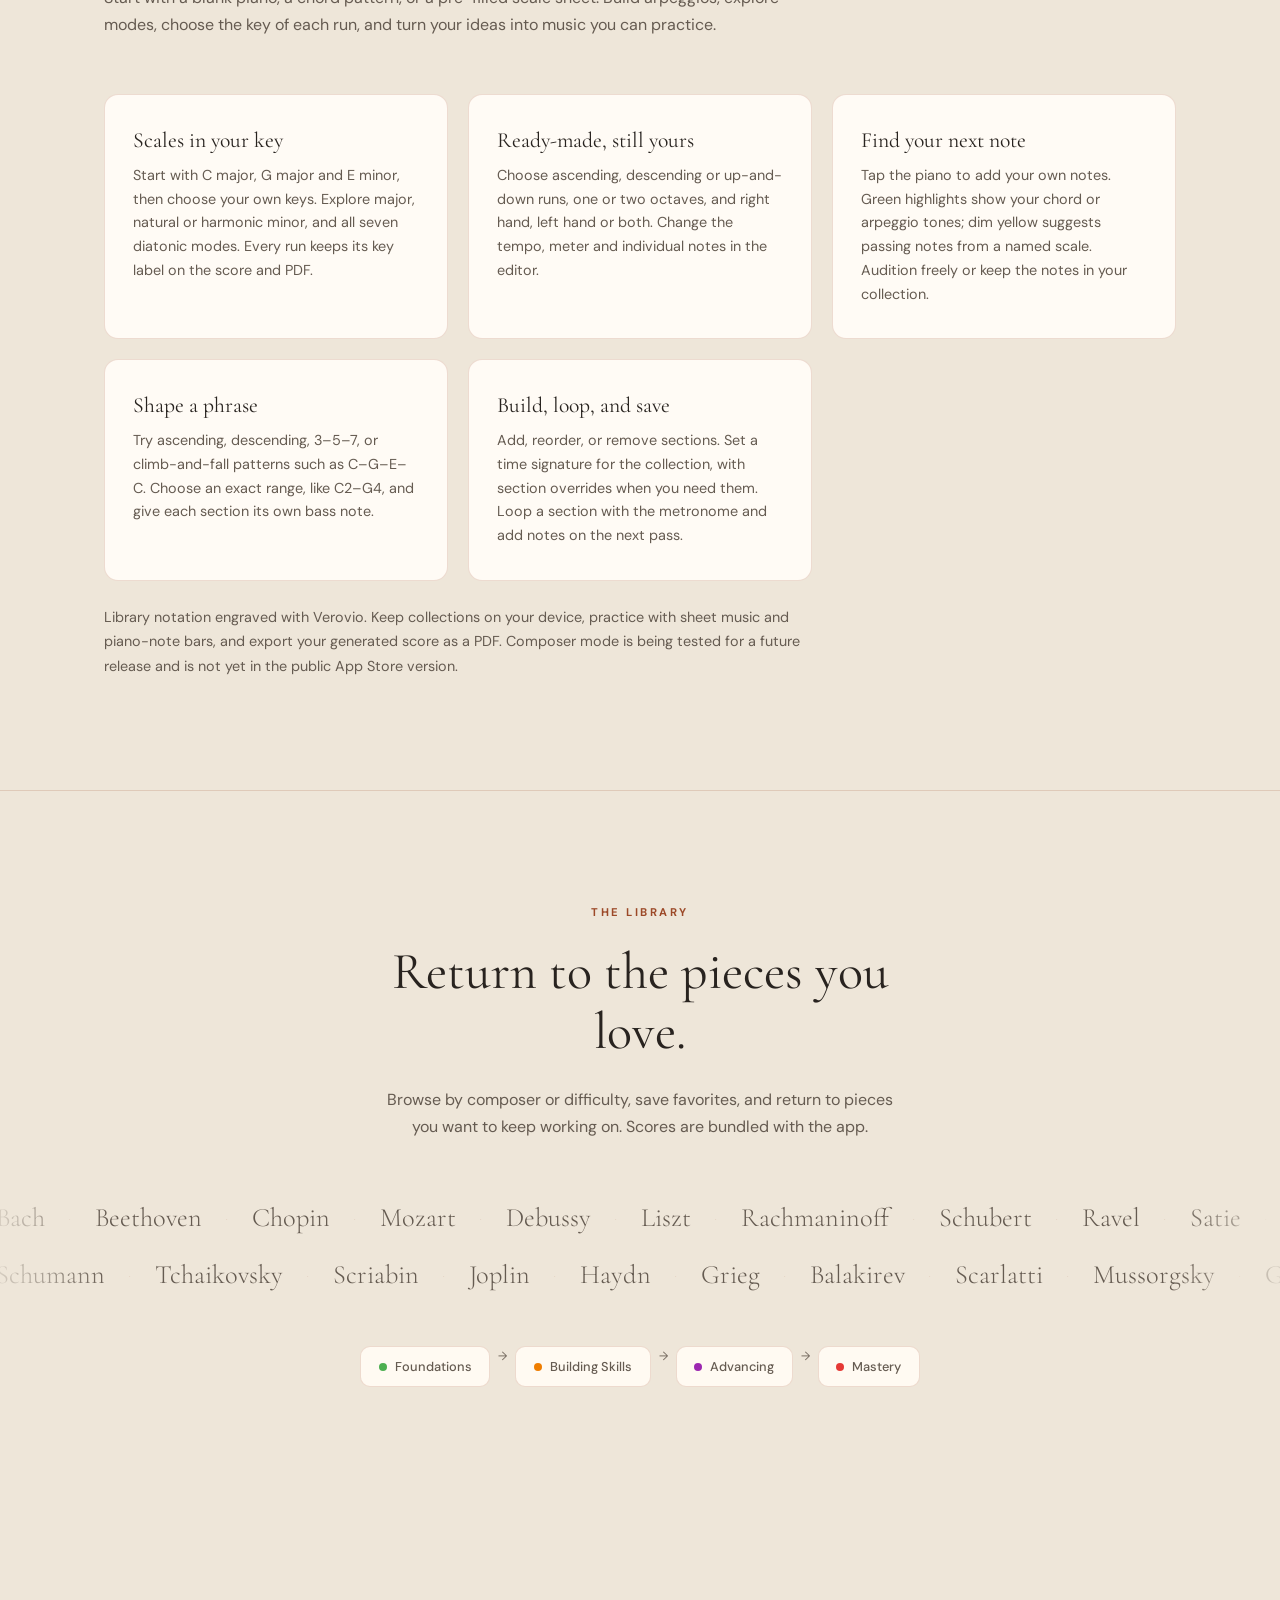
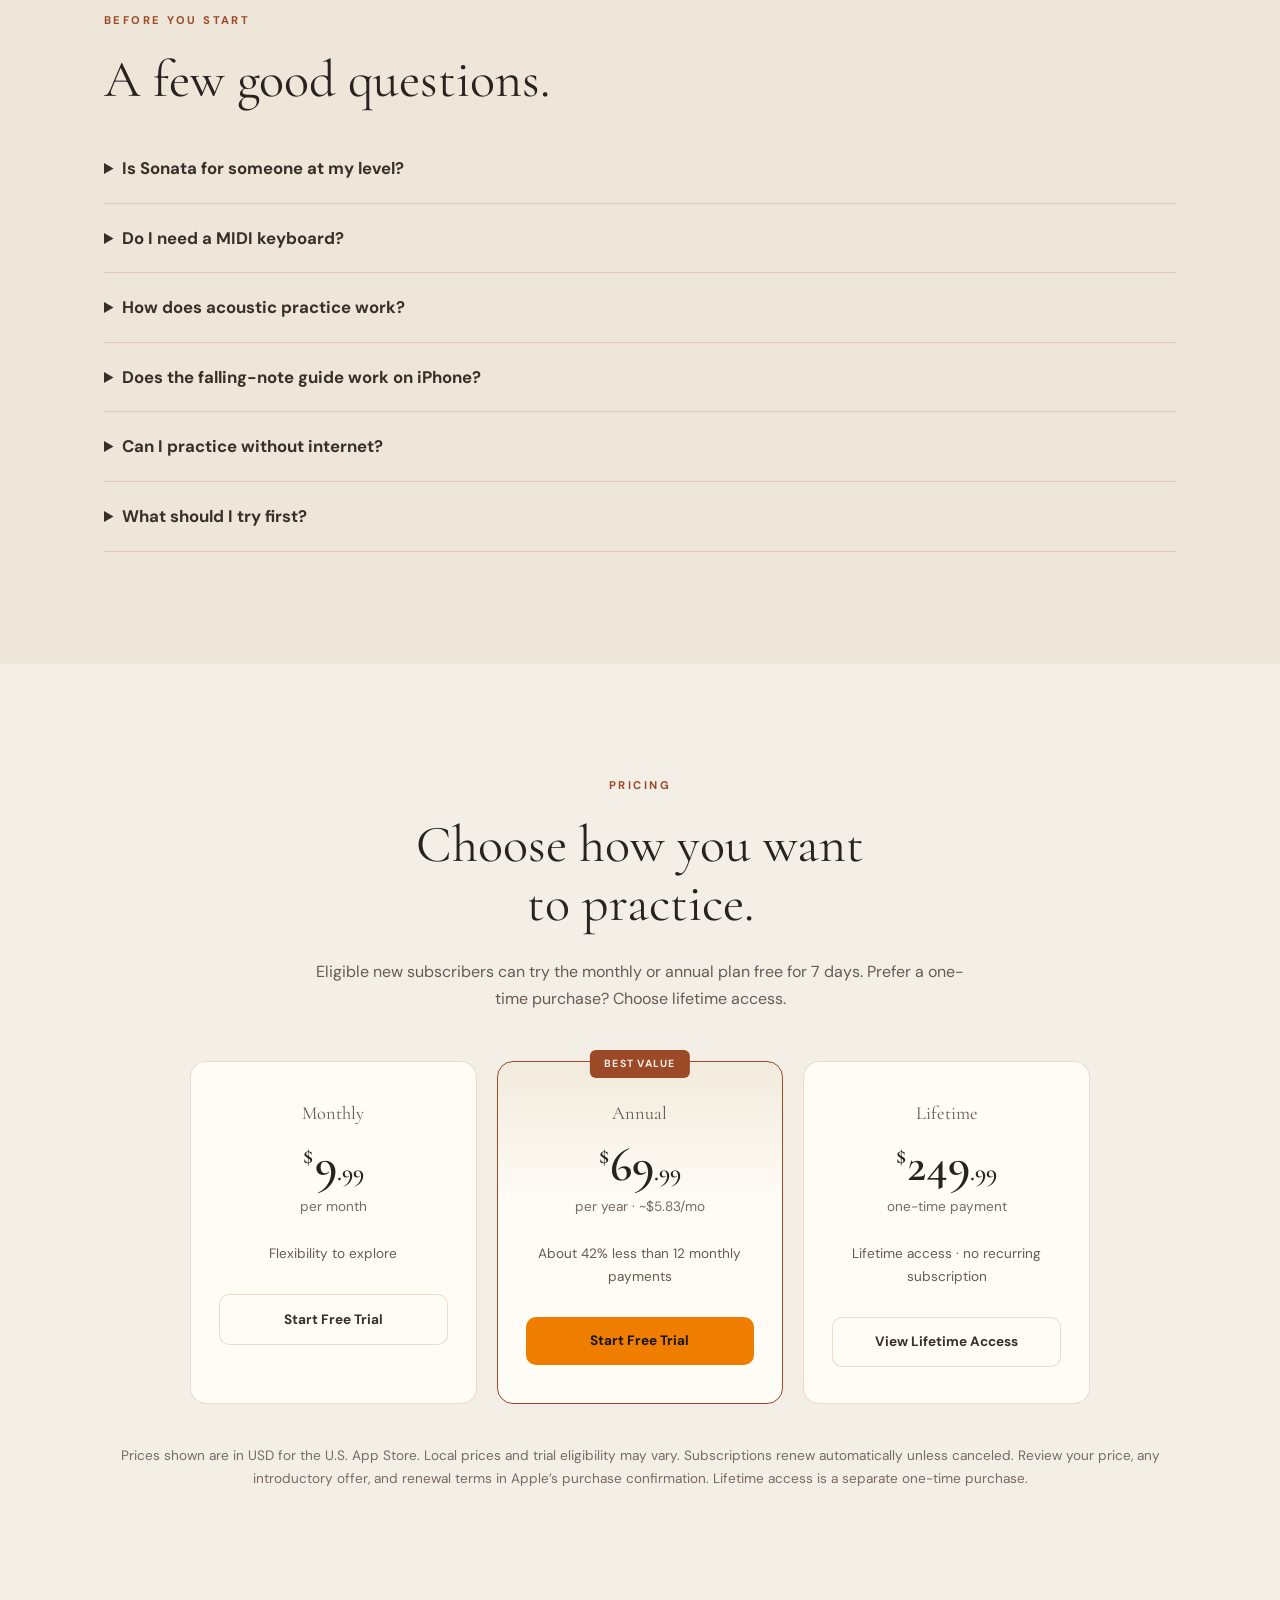
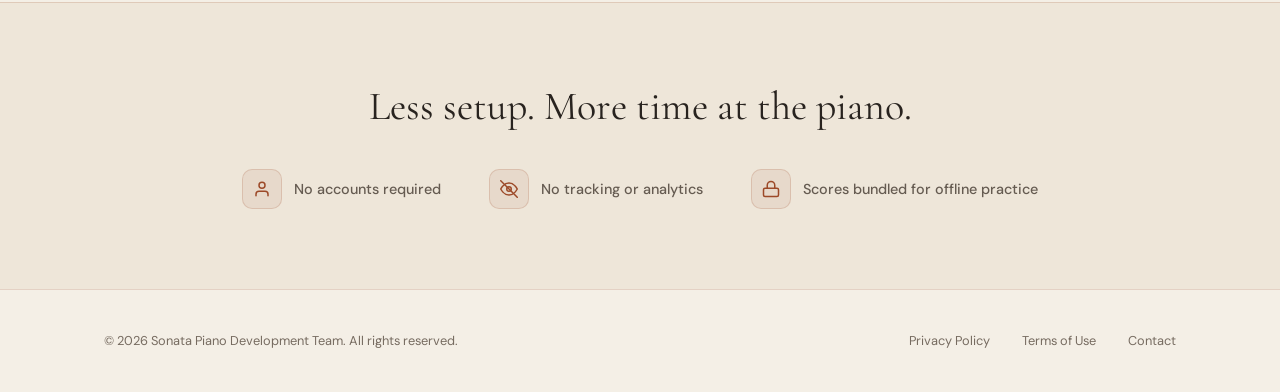
==== commit 3eb36199: "Preview Composer scales, arpeggios and highlighted scores with new app footage" ====
--- a/index.html
+++ b/index.html
@@ -4,11 +4,11 @@
     <meta charset="UTF-8">
     <meta name="viewport" content="width=device-width, initial-scale=1.0">
     <title>Sonata Piano — Practice Classical Piano at Your Pace</title>
-    <meta name="description" content="Make room for music with Sonata Piano. Explore 140+ classical pieces, slow the tempo, practice one hand at a time, and preview the new iPad falling-note guide.">
+    <meta name="description" content="Practice piano at your pace with Sonata Piano. Preview upcoming Composer Mode: scales, modes, arpeggios, key-labeled practice sheets and highlighted notes.">
     <meta property="og:title" content="Sonata Piano — Make Room for Music">
-    <meta property="og:description" content="See the music. Set your pace. Explore classical piano with sheet music, hand-by-hand practice, and a preview of the new iPad note guide.">
-    <meta property="og:image" content="https://sonatapiano.app/assets/campaign-1.0.6/video-poster.png">
-    <meta property="og:image:alt" content="Preview of Sonata's iPad falling-note guide alongside sheet music and piano keys">
+    <meta property="og:description" content="See the music. Build your practice. Preview scales, modes, arpeggios and highlighted sheet music in the next Sonata Piano release.">
+    <meta property="og:image" content="https://sonatapiano.app/assets/composer-preview/video-poster.png">
+    <meta property="og:image:alt" content="Next-release Sonata preview showing highlighted sheet music and piano notes">
     <meta property="og:url" content="https://sonatapiano.app">
     <meta property="og:type" content="website">
     <meta name="twitter:card" content="summary_large_image">
@@ -857,7 +857,7 @@
         .practice-gallery figure { margin: 0; min-width: 0; }
         .practice-gallery img { display: block; width: 100%; height: auto; border-radius: 14px; border: 1px solid #d5cbbe; }
         .practice-gallery figcaption { padding: .8rem .2rem; font-size: .9rem; color: #655b51; }
-        .practice-gallery .phone-showcase { grid-column: 1 / -1; }
+        .practice-gallery .phone-preview img { max-height: 440px; width: auto; max-width: 100%; margin: auto; }
         .practice-shot { display: block; width: 100%; height: auto; border-radius: 16px; border: 1px solid var(--border); }
         .preview-link { display: inline-block; margin-top: 1.25rem; color: var(--gold); text-decoration: underline; text-underline-offset: 4px; }
         :focus-visible { outline: 3px solid var(--gold); outline-offset: 5px; }
@@ -944,14 +944,14 @@
                 <svg width="18" height="22" viewBox="0 0 18 22" fill="currentColor" aria-hidden="true"><path d="M14.94 11.58c-.02-2.28 1.86-3.37 1.95-3.43-1.06-1.55-2.71-1.76-3.3-1.79-1.4-.14-2.74.83-3.45.83-.72 0-1.82-.81-2.99-.79-1.54.02-2.96.9-3.75 2.28-1.6 2.78-.41 6.9 1.15 9.16.76 1.1 1.67 2.34 2.87 2.29 1.15-.05 1.59-.74 2.98-.74 1.39 0 1.78.74 2.99.72 1.24-.02 2.03-1.12 2.78-2.23.88-1.28 1.24-2.51 1.26-2.58-.03-.01-2.42-.93-2.44-3.7zM12.63 4.15c.63-.77 1.06-1.83.94-2.9-.91.04-2.01.61-2.66 1.37-.58.67-1.09 1.75-.96 2.78 1.02.08 2.05-.52 2.68-1.25z"/></svg>
                 Download on the App Store
             </a>
-            <p class="hero-trial">140+ classical pieces &middot; iPhone and iPad</p>
-            <a class="preview-link" href="#preview">Watch the 18-second demo &darr;</a>
+            <p class="hero-trial">Sheet music &middot; iPhone and iPad</p>
+            <a class="preview-link" href="#preview">Preview what’s coming in 24 seconds &darr;</a>
         </div>
         <figure class="hero-product">
-            <a href="#preview" aria-label="Watch the Sonata iPad demo">
-                <img src="assets/campaign-1.0.6/ipad-note-guide.png" width="2752" height="2064" fetchpriority="high" alt="Sonata iPad preview showing sheet music, upcoming notes, and highlighted piano keys">
+            <a href="#preview" aria-label="Watch the next-release Sonata preview">
+                <img src="assets/composer-preview/highlights.png" width="1600" height="1200" fetchpriority="high" alt="Sonata iPad preview showing sheet music, upcoming notes, and highlighted piano keys">
             </a>
-            <figcaption>iPad interface &middot; falling-note guide in version 1.0.6 (iPad only)</figcaption>
+            <figcaption>Next-release preview &middot; Highlighted notes and note names &middot; In internal testing</figcaption>
         </figure>
         </div>
         <div class="hero-scroll" aria-hidden="true">
@@ -962,36 +962,34 @@
     <!-- ======== HOOK: DIFFERENTIATOR ======== -->
     <section class="product-preview" id="preview" aria-labelledby="preview-title">
         <div class="section-inner">
-            <span class="section-label">See Sonata in action</span>
+            <span class="section-label">A look at the next release</span>
             <h2 id="preview-title">See the music.<br>Set your pace.</h2>
-            <p class="preview-intro">A little guidance makes the next note feel closer. Preview falling notes on iPad, slower playback, and focused right-hand practice in 18 seconds.</p>
+            <p class="preview-intro">Follow highlighted sheet music, build an arpeggio phrase, and practice scales in your key. This 24-second preview shows the next release in internal testing; these updates are not yet in the public App Store version.</p>
             <video class="preview-player" controls playsinline muted preload="metadata"
-                   poster="assets/campaign-1.0.6/video-poster.png"
-                   aria-label="Sonata iPad practice demonstration" aria-describedby="preview-description">
-                <source src="assets/campaign-1.0.6/sonata-demo-1080p.mp4" type="video/mp4">
-                <track kind="captions" src="assets/campaign-1.0.6/demo.vtt" srclang="en" label="English">
-                <a href="assets/campaign-1.0.6/sonata-demo-1080p.mp4">Download the Sonata demo</a>
+                   poster="assets/composer-preview/video-poster.png"
+                   aria-label="Next-release preview of Sonata highlights, arpeggios and scale practice" aria-describedby="preview-description">
+                <source src="assets/composer-preview/sonata-composer-preview.mp4" type="video/mp4">
+                <track kind="captions" src="assets/composer-preview/demo.vtt" srclang="en" label="English">
+                <a href="assets/composer-preview/sonata-composer-preview.mp4">Download the Sonata demo</a>
             </video>
-            <p class="preview-caption" id="preview-description">Silent, 18-second demo. Plays when scrolled into view unless reduced motion or data saving is enabled; use the controls to pause or replay. Rendered from the version 1.0.6 app interface: falling notes, 50% playback speed, and right-hand practice. The new falling-note guide is available on iPad in version 1.0.6.</p>
+            <p class="preview-caption" id="preview-description">Silent, 24-second recording of the actual app in internal testing. Pause or replay with the video controls. Automatic playback respects reduced motion and supported data-saving preferences. The music shown is a documented public-domain Amazing Grace hymn setting and original Composer Mode exercises; this is not a microphone-recognition demonstration.</p>
             <p class="preview-action"><a href="https://apps.apple.com/app/apple-store/id6759943429?pt=128598240&amp;ct=site_demo&amp;mt=8">Explore Sonata on the App Store &rarr;</a></p>
             <div class="practice-gallery">
                 <figure>
-                    <a href="assets/campaign-1.0.6/ipad-tempo-loop.png">
-                        <img src="assets/campaign-1.0.6/ipad-tempo-loop.png" width="2752" height="2064" loading="lazy" decoding="async" alt="Sonata on iPad with playback slowed to 50% and a measure loop selected">
-                    </a>
-                    <figcaption>Slow the tempo and repeat the measures that need a little more time.</figcaption>
+                    <a href="assets/composer-preview/arpeggios.png"><img src="assets/composer-preview/arpeggios.png" width="1600" height="1200" loading="lazy" decoding="async" alt="Upcoming Composer Mode playing C, A minor, F and G arpeggios with a bass pattern"></a>
+                    <figcaption>Coming next: a real C-major progression — C, A minor, F and G — with arpeggios and a 1–5–1–8 bass pattern.</figcaption>
                 </figure>
                 <figure>
-                    <a href="assets/campaign-1.0.6/ipad-hands.png">
-                        <img src="assets/campaign-1.0.6/ipad-hands.png" width="2752" height="2064" loading="lazy" decoding="async" alt="Sonata on iPad with right-hand practice selected and the other hand dimmed in the note guide">
-                    </a>
-                    <figcaption>Focus on one hand, then bring both hands together at your own pace.</figcaption>
+                    <a href="assets/composer-preview/scales.png"><img src="assets/composer-preview/scales.png" width="1600" height="1200" loading="lazy" decoding="async" alt="Scale practice sheet settings with C major, G major and E minor runs, direction, octave span and time signature"></a>
+                    <figcaption>Coming next: pre-filled practice sheets in configurable keys. Choose major, minor or a mode for each labeled run.</figcaption>
                 </figure>
-                <figure class="phone-showcase">
-                    <a href="assets/campaign-1.0.6/iphone-practice.png">
-                        <img src="assets/campaign-1.0.6/iphone-practice.png" width="2868" height="1320" loading="lazy" decoding="async" alt="Sonata on iPhone with sheet music, playback controls, and an interactive piano keyboard">
-                    </a>
-                    <figcaption>On iPhone, keep your score and interactive piano together in one landscape view.</figcaption>
+                <figure>
+                    <a href="assets/composer-preview/practice-sheet.png"><img src="assets/composer-preview/practice-sheet.png" width="1600" height="1200" loading="lazy" decoding="async" alt="Generated scale sheet showing run labels and an Export PDF button"></a>
+                    <figcaption>Coming next: edit your notes, keep the sequence locally, and export your original practice sheet as a PDF.</figcaption>
+                </figure>
+                <figure class="phone-preview">
+                    <a href="assets/composer-preview/phone-highlights.png"><img src="assets/composer-preview/phone-highlights.png" width="828" height="1800" loading="lazy" decoding="async" alt="Next-release iPhone sheet music with colored highlights and note names on Amazing Grace"></a>
+                    <figcaption>Coming next on iPhone: highlighted score notes, optional note names, and pause and repeat controls.</figcaption>
                 </figure>
             </div>
         </div>
@@ -1003,12 +1001,12 @@
                 <div class="hook-text">
                     <span class="section-label reveal">Notation meets guidance</span>
                     <h2 class="reveal reveal-d1">Read the score.<br>See what comes next.</h2>
-                    <p class="reveal reveal-d2">Sheet music stays at the heart of Sonata. On iPad, the new optional falling-note guide shows upcoming notes alongside the score, with blue for your right hand and green for your left.</p>
-                    <p class="reveal reveal-d3">Prefer notation alone? Switch the guide off. On iPhone, keep your sheet music and interactive piano together in a focused practice view.</p>
+                    <p class="reveal reveal-d2">Sheet music stays at the heart of Sonata. In the next release, colored highlights follow the notes being played. Optional note names help you connect the score to the keyboard, with blue for right hand and green for left.</p>
+                    <p class="reveal reveal-d3">Watch the score or moving note bars, pause even in full screen, and repeat the whole piece. These updates are in internal testing for iPhone and iPad.</p>
                 </div>
                 <div class="hook-visual reveal reveal-d2">
-                    <a href="assets/campaign-1.0.6/ipad-note-guide.png">
-                        <img class="practice-shot" src="assets/campaign-1.0.6/ipad-note-guide.png" width="2752" height="2064" loading="lazy" decoding="async" alt="Version 1.0.6 iPad preview: sheet music, falling notes, and highlighted piano keys in Sonata">
+                    <a href="assets/composer-preview/highlights.png">
+                        <img class="practice-shot" src="assets/composer-preview/highlights.png" width="1600" height="1200" loading="lazy" decoding="async" alt="Next-release iPad preview: highlighted sheet music, note names, falling notes and piano keys">
                     </a>
                 </div>
             </div>
@@ -1060,8 +1058,16 @@
         <div class="section-inner">
             <span class="composer-status">Coming next · In internal testing</span>
             <h2 id="composer-title">Your piano. Your patterns.<br>Composer mode.</h2>
-            <p class="composer-intro">Start with a blank piano or a chord you love. Build your own chord and arpeggio collections, add a melody with a tap, and turn the result into music you can practice.</p>
+            <p class="composer-intro">Start with a blank piano, a chord pattern, or a pre-filled scale sheet. Build arpeggios, explore modes, choose the key of each run, and turn your ideas into music you can practice.</p>
             <div class="features-grid">
+                <article class="feature-card">
+                    <h3>Scales in your key</h3>
+                    <p>Start with C major, G major and E minor, then choose your own keys. Explore major, natural or harmonic minor, and all seven diatonic modes. Every run keeps its key label on the score and PDF.</p>
+                </article>
+                <article class="feature-card">
+                    <h3>Ready-made, still yours</h3>
+                    <p>Choose ascending, descending or up-and-down runs, one or two octaves, and right hand, left hand or both. Change the tempo, meter and individual notes in the editor.</p>
+                </article>
                 <article class="feature-card">
                     <h3>Find your next note</h3>
                     <p>Tap the piano to add your own notes. Green highlights show your chord or arpeggio tones; dim yellow suggests passing notes from a named scale. Audition freely or keep the notes in your collection.</p>
@@ -1075,7 +1081,7 @@
                     <p>Add, reorder, or remove sections. Set a time signature for the collection, with section overrides when you need them. Loop a section with the metronome and add notes on the next pass.</p>
                 </article>
             </div>
-            <p class="composer-footnote">Keep collections on your device, practice with sheet music and piano-note bars, and export your generated score as a PDF. Composer mode is being tested for a future release and is not yet in the public App Store version.</p>
+            <p class="composer-footnote">Library notation engraved with <a href="https://www.verovio.org/">Verovio</a>. Keep collections on your device, practice with sheet music and piano-note bars, and export your generated score as a PDF. Composer mode is being tested for a future release and is not yet in the public App Store version.</p>
         </div>
     </section>
 
@@ -1083,7 +1089,7 @@
     <section class="library" id="library">
         <div class="section-inner">
             <span class="section-label reveal">The Library</span>
-            <h2 class="reveal reveal-d1">140+ masterpieces from the greatest composers.</h2>
+            <h2 class="reveal reveal-d1">Return to the pieces you love.</h2>
             <p class="reveal reveal-d2" style="color:var(--text-secondary); max-width:520px; margin: 0 auto 0; font-size:1rem;">Browse by composer or difficulty, save favorites, and return to pieces you want to keep working on. Scores are bundled with the app.</p>
         </div>
 
@@ -1186,7 +1192,7 @@
             </details>
             <details>
                 <summary>Does the falling-note guide work on iPhone?</summary>
-                <p>The new optional guide is for iPad in version 1.0.6. iPhone practice uses the sheet-music and piano-keyboard view. The demo on this page previews the updated iPad interface, not a live microphone-recognition test.</p>
+                <p>The next-release preview includes sheet music and note bars on iPhone and iPad, with split view on larger layouts. The new highlighting, full-screen playback controls and Composer Mode updates shown here are in internal testing, not yet in the public App Store release.</p>
             </details>
             <details>
                 <summary>Can I practice without internet?</summary>
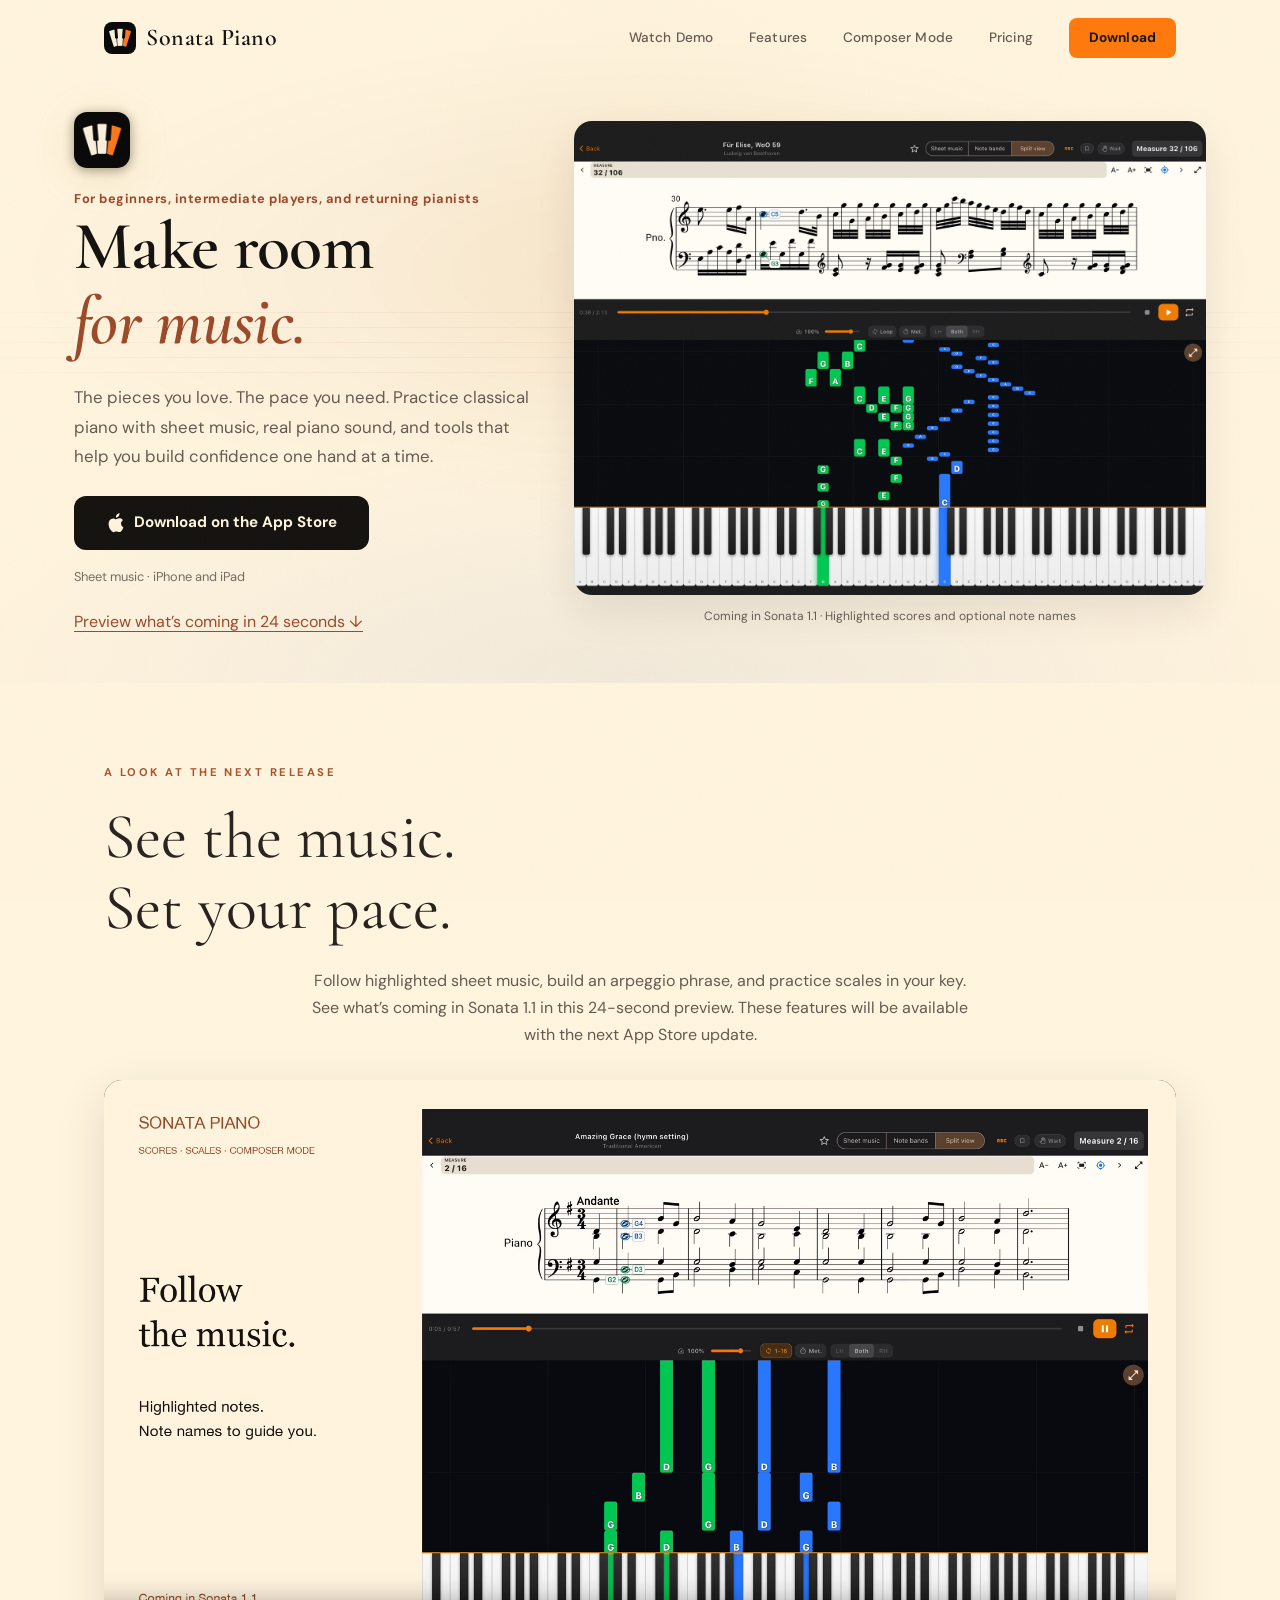
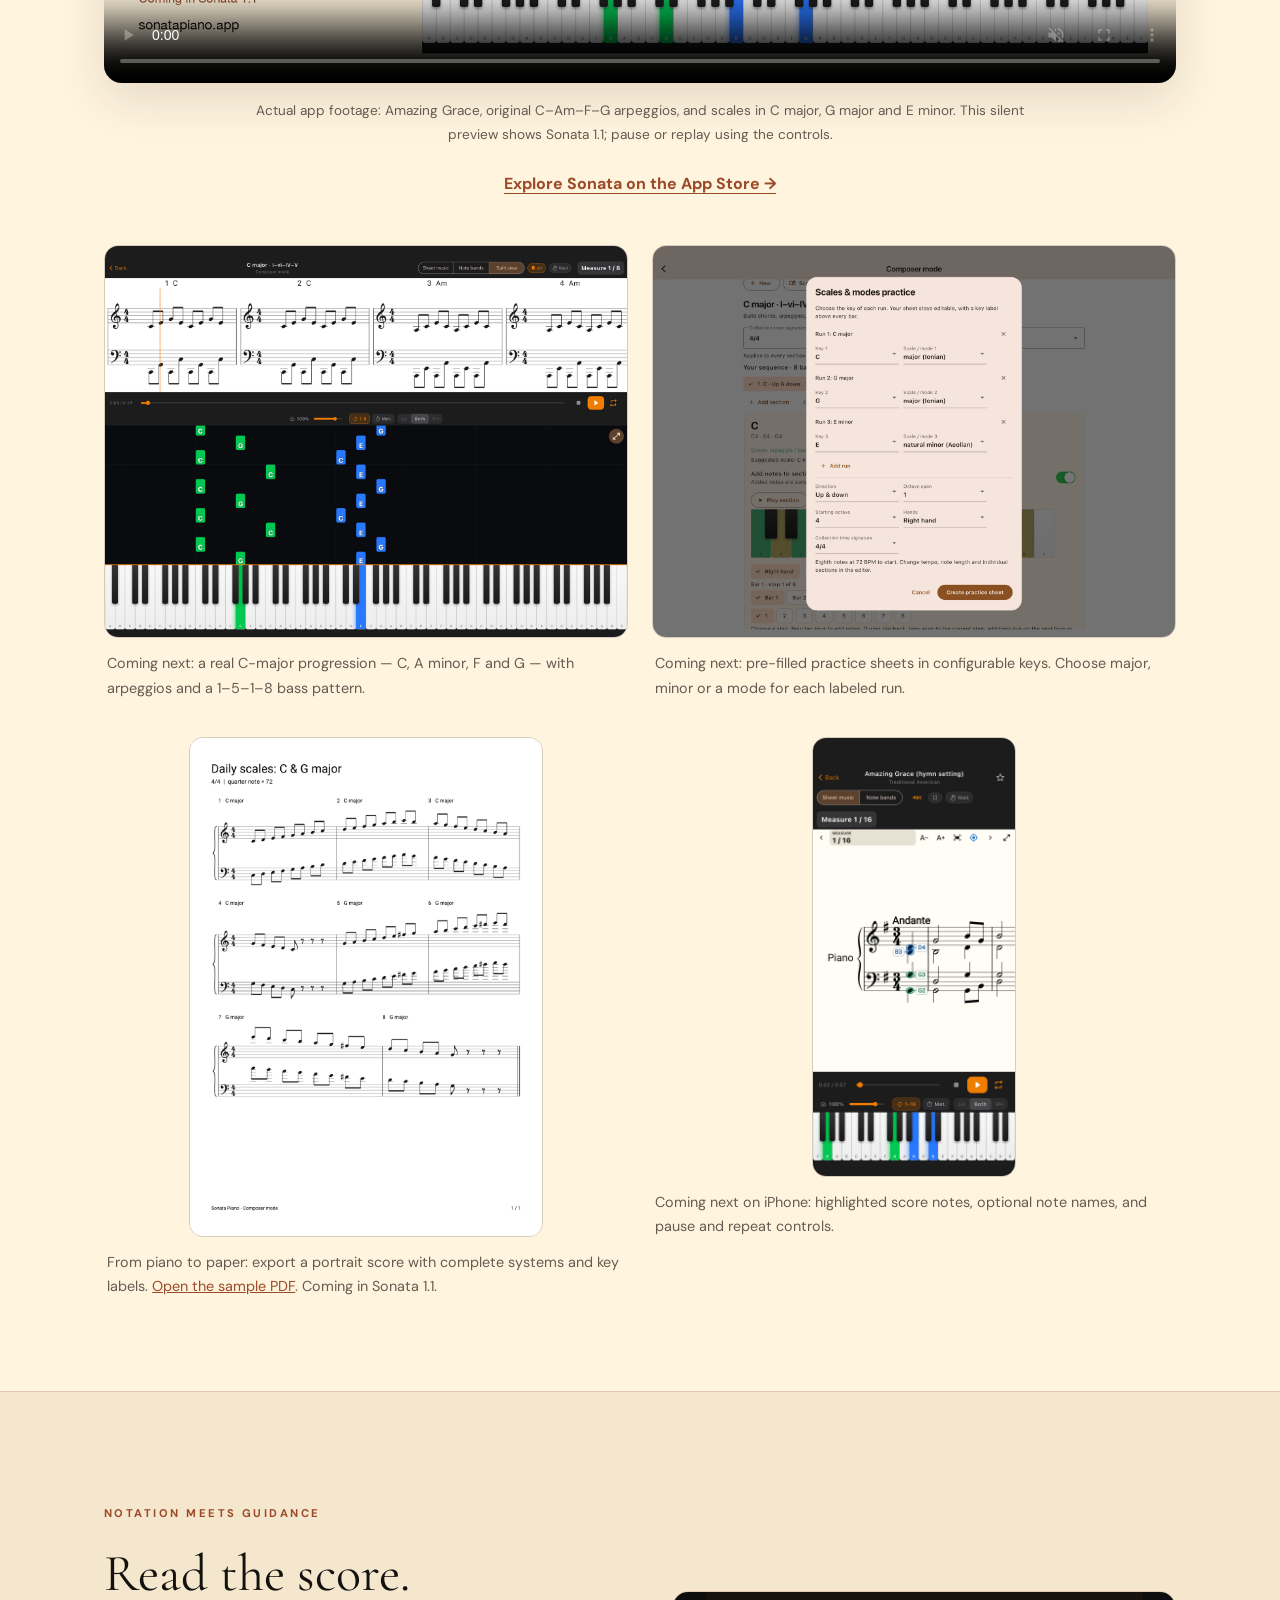
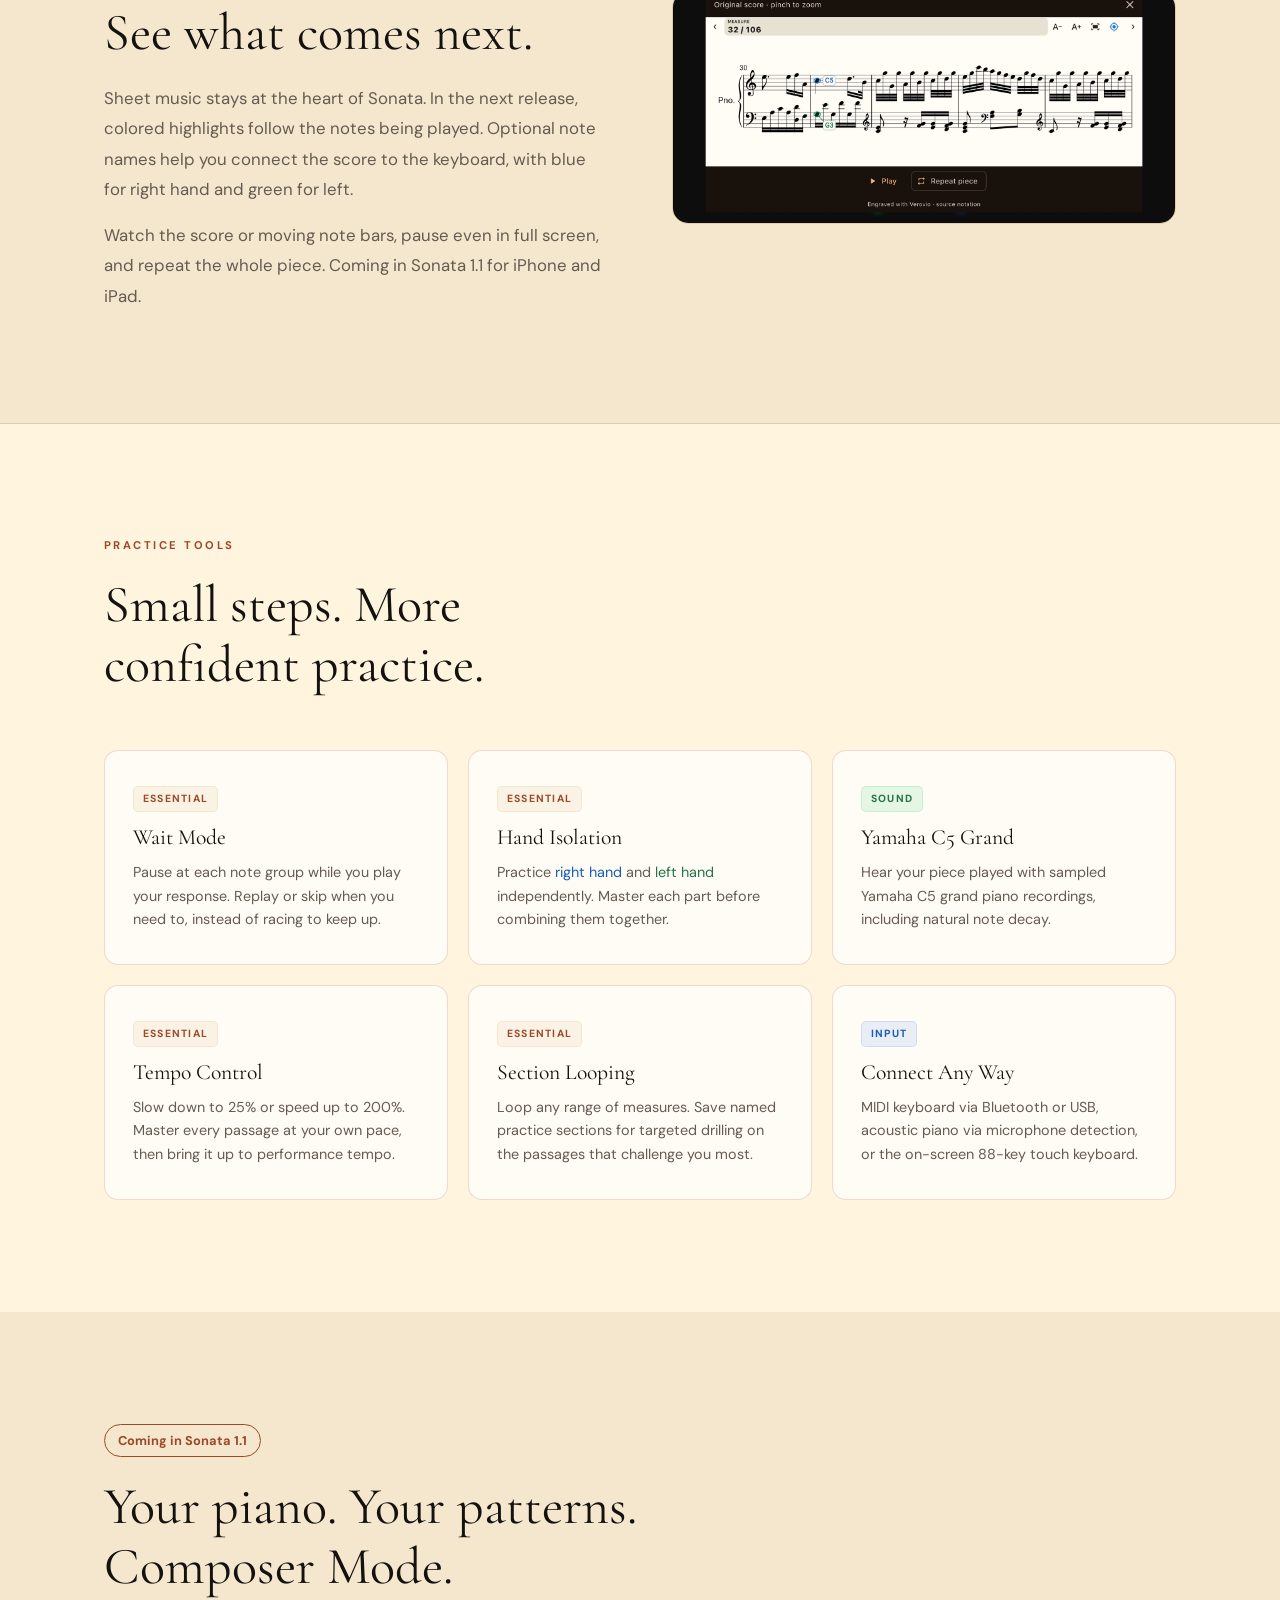
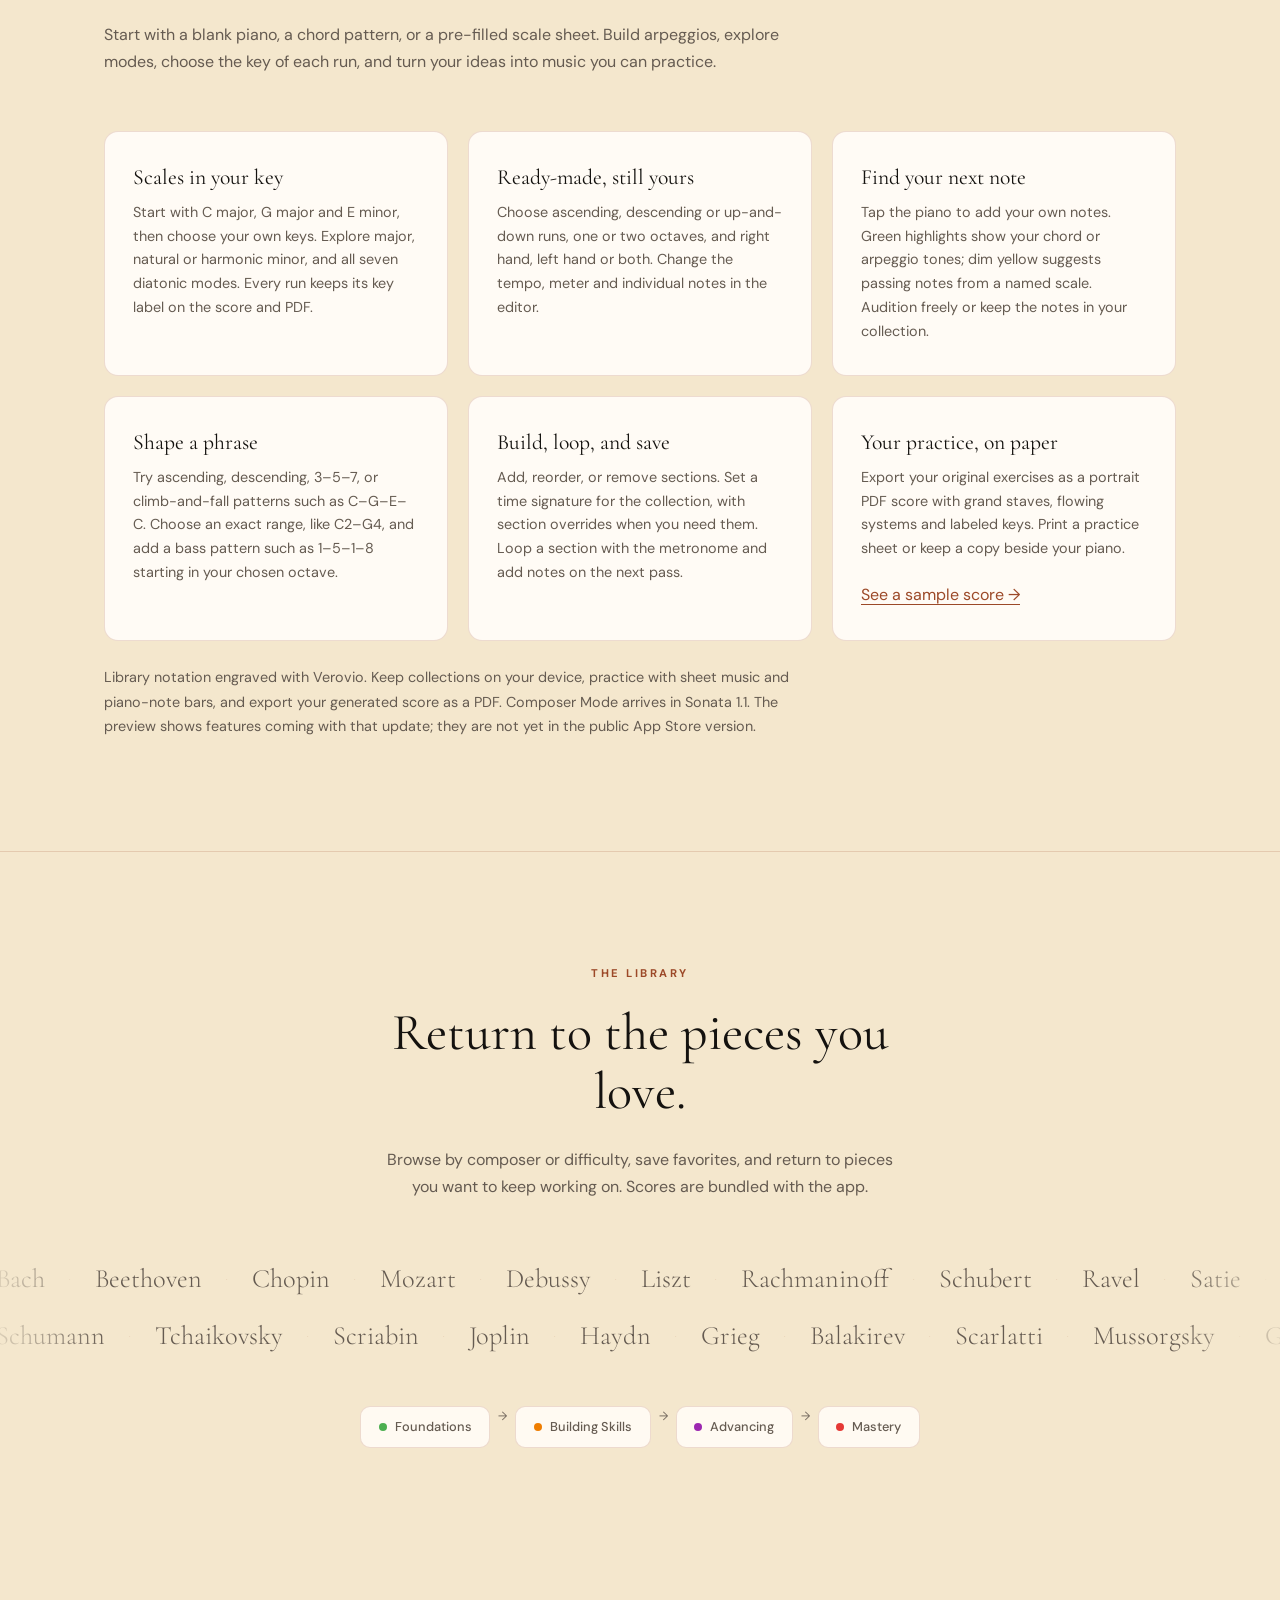
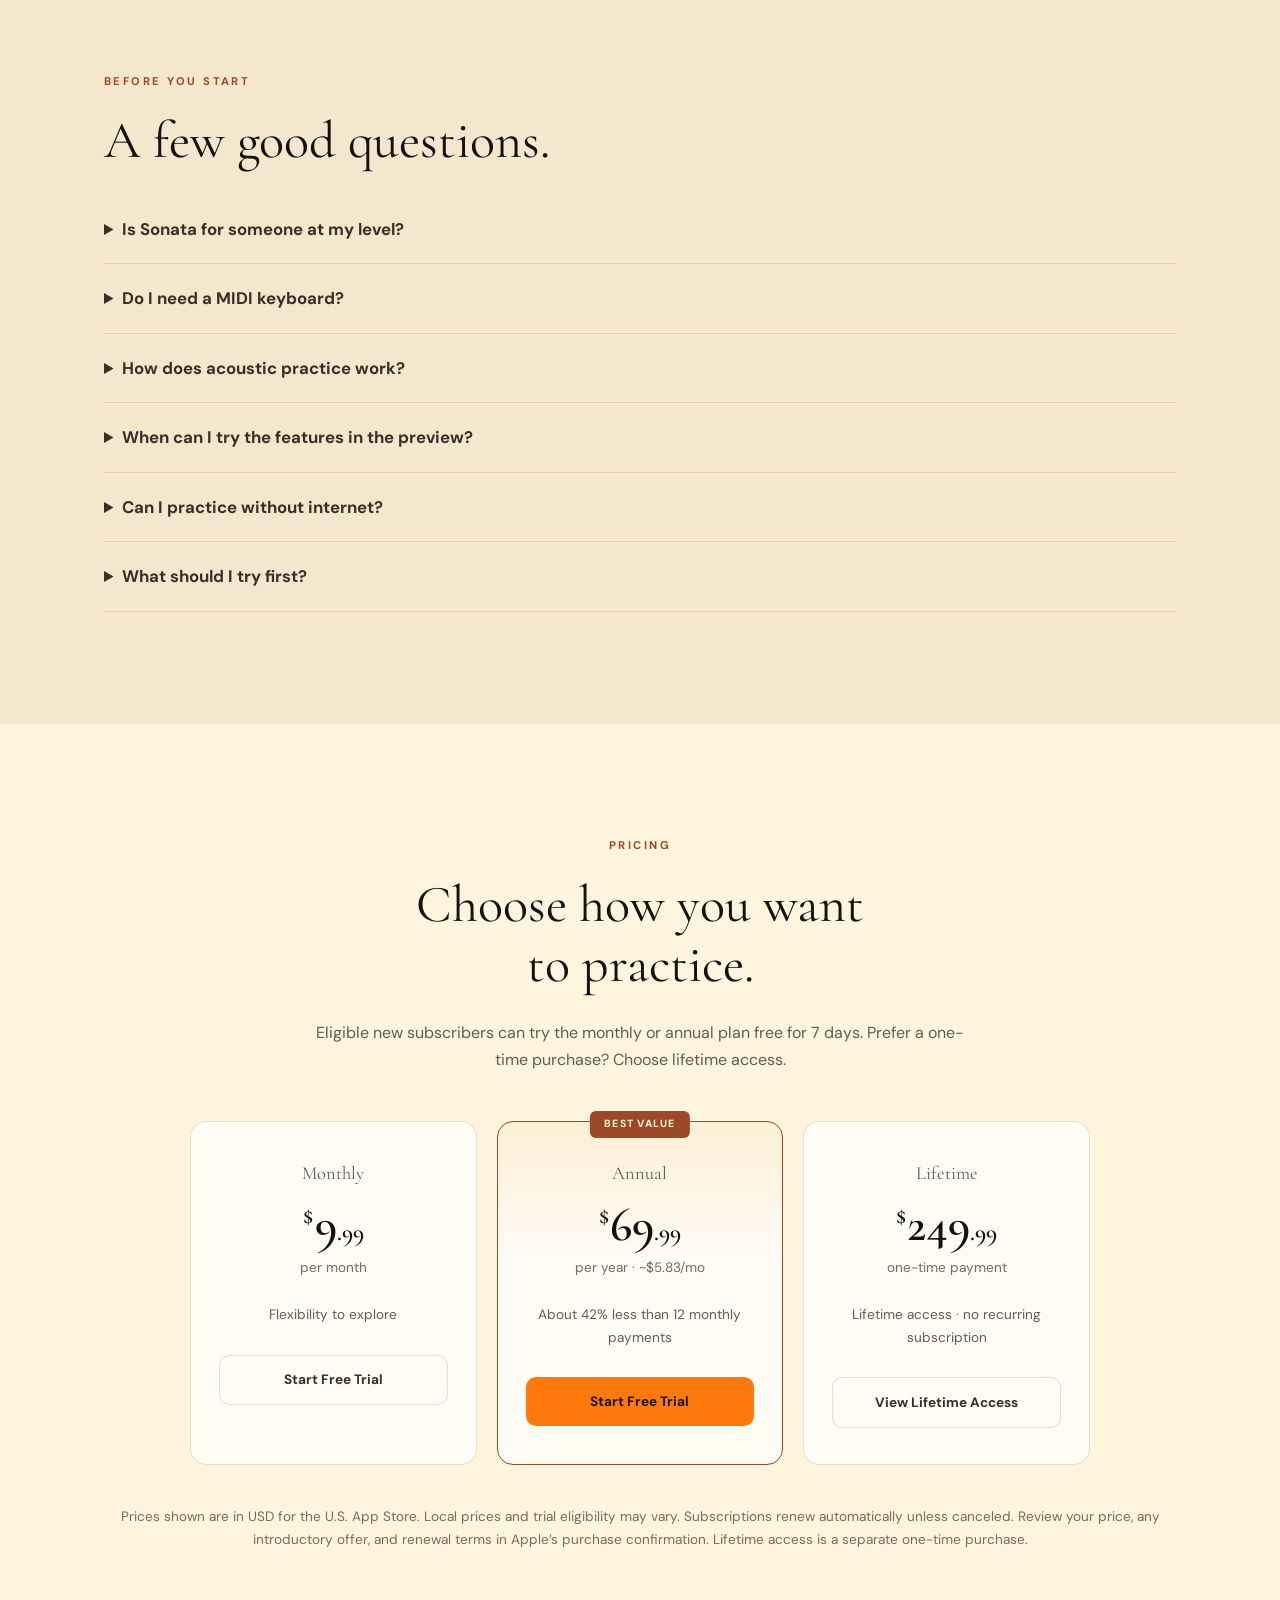
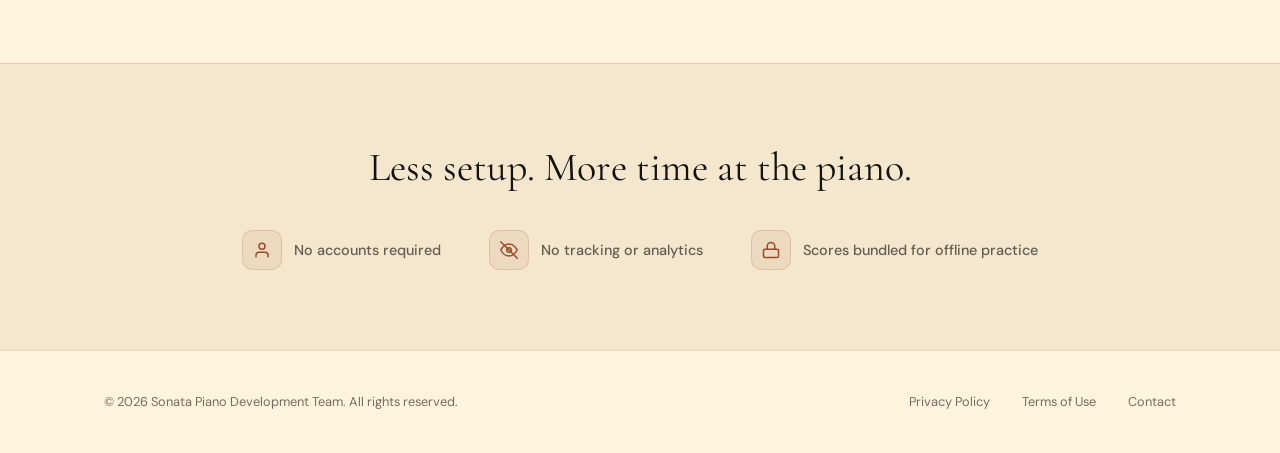
==== commit 4e01949f: "Refresh Sonata 1.1 preview with First Light artwork and printable scores" ====
--- a/index.html
+++ b/index.html
@@ -7,11 +7,15 @@
     <meta name="description" content="Practice piano at your pace with Sonata Piano. Preview upcoming Composer Mode: scales, modes, arpeggios, key-labeled practice sheets and highlighted notes.">
     <meta property="og:title" content="Sonata Piano — Make Room for Music">
     <meta property="og:description" content="See the music. Build your practice. Preview scales, modes, arpeggios and highlighted sheet music in the next Sonata Piano release.">
-    <meta property="og:image" content="https://sonatapiano.app/assets/composer-preview/video-poster.png">
-    <meta property="og:image:alt" content="Next-release Sonata preview showing highlighted sheet music and piano notes">
+    <meta property="og:image" content="https://sonatapiano.app/assets/composer-preview/share.jpg">
+    <meta property="og:image:alt" content="Coming in Sonata 1.1: highlighted scores, scales and Composer Mode">
     <meta property="og:url" content="https://sonatapiano.app">
     <meta property="og:type" content="website">
+    <meta property="og:image:width" content="1200">
+    <meta property="og:image:height" content="630">
     <meta name="twitter:card" content="summary_large_image">
+    <meta name="twitter:image" content="https://sonatapiano.app/assets/composer-preview/share.jpg">
+    <link rel="canonical" href="https://sonatapiano.app/">
     <meta name="apple-itunes-app" content="app-id=6759943429">
     <link rel="icon" type="image/png" sizes="40x40" href="assets/favicon-40.png?v=first-light">
     <link rel="apple-touch-icon" sizes="180x180" href="assets/favicon-180.png?v=first-light">
@@ -23,19 +27,19 @@
            CSS VARIABLES
            ======================================== */
         :root {
-            --bg-deepest: #F4EFE6;
-            --bg-dark: #EEE6D9;
+            --bg-deepest: #FFF4DE;
+            --bg-dark: #F4E7CD;
             --bg-surface: #FFFAF2;
             --bg-card: #FFFBF5;
             --bg-card-hover: #EFE4D6;
             --gold: #9C4928;
             --gold-dim: rgba(156, 73, 40, 0.35);
             --gold-faint: rgba(156, 73, 40, 0.08);
-            --amber: #EF7D00;
+            --amber: #FF790C;
             --amber-glow: rgba(239, 125, 0, 0.25);
             --blue: #185DB5;
             --green: #237348;
-            --text-bright: #28231F;
+            --text-bright: #14120F;
             --text-primary: #382F28;
             --text-secondary: #655B51;
             --text-muted: #766B60;
@@ -845,7 +849,7 @@
         }
         .product-preview {
             padding: 5rem 1.5rem;
-            background: #f4efe6;
+            background: var(--bg-deepest);
             color: #28231f;
         }
         .product-preview .section-label { color: #a7542b; }
@@ -857,6 +861,8 @@
         .practice-gallery figure { margin: 0; min-width: 0; }
         .practice-gallery img { display: block; width: 100%; height: auto; border-radius: 14px; border: 1px solid #d5cbbe; }
         .practice-gallery figcaption { padding: .8rem .2rem; font-size: .9rem; color: #655b51; }
+        .practice-gallery .pdf-preview img { max-height: 500px; width: auto; max-width: 100%; margin: auto; }
+        .practice-gallery figcaption a { color: var(--gold); text-decoration: underline; }
         .practice-gallery .phone-preview img { max-height: 440px; width: auto; max-width: 100%; margin: auto; }
         .practice-shot { display: block; width: 100%; height: auto; border-radius: 16px; border: 1px solid var(--border); }
         .preview-link { display: inline-block; margin-top: 1.25rem; color: var(--gold); text-decoration: underline; text-underline-offset: 4px; }
@@ -914,7 +920,7 @@
             <div class="nav-links" id="navLinks">
                 <a href="#preview">Watch Demo</a>
                 <a href="#features">Features</a>
-                <a href="#composer">Coming Next</a>
+                <a href="#composer">Composer Mode</a>
                 <a href="#pricing">Pricing</a>
                 <a href="https://apps.apple.com/app/apple-store/id6759943429?pt=128598240&amp;ct=site_nav&amp;mt=8" class="nav-cta">Download</a>
             </div>
@@ -949,9 +955,9 @@
         </div>
         <figure class="hero-product">
             <a href="#preview" aria-label="Watch the next-release Sonata preview">
-                <img src="assets/composer-preview/highlights.png" width="1600" height="1200" fetchpriority="high" alt="Sonata iPad preview showing sheet music, upcoming notes, and highlighted piano keys">
+                <img src="assets/composer-preview/classics-highlights.png" width="1600" height="1200" fetchpriority="high" alt="Für Elise in Sonata: complete score system with highlighted notes, note names, piano bars and keys">
             </a>
-            <figcaption>Next-release preview &middot; Highlighted notes and note names &middot; In internal testing</figcaption>
+            <figcaption>Coming in Sonata 1.1 &middot; Highlighted scores and optional note names</figcaption>
         </figure>
         </div>
         <div class="hero-scroll" aria-hidden="true">
@@ -964,7 +970,7 @@
         <div class="section-inner">
             <span class="section-label">A look at the next release</span>
             <h2 id="preview-title">See the music.<br>Set your pace.</h2>
-            <p class="preview-intro">Follow highlighted sheet music, build an arpeggio phrase, and practice scales in your key. This 24-second preview shows the next release in internal testing; these updates are not yet in the public App Store version.</p>
+            <p class="preview-intro">Follow highlighted sheet music, build an arpeggio phrase, and practice scales in your key. See what’s coming in Sonata 1.1 in this 24-second preview. These features will be available with the next App Store update.</p>
             <video class="preview-player" controls playsinline muted preload="metadata"
                    poster="assets/composer-preview/video-poster.png"
                    aria-label="Next-release preview of Sonata highlights, arpeggios and scale practice" aria-describedby="preview-description">
@@ -972,7 +978,7 @@
                 <track kind="captions" src="assets/composer-preview/demo.vtt" srclang="en" label="English">
                 <a href="assets/composer-preview/sonata-composer-preview.mp4">Download the Sonata demo</a>
             </video>
-            <p class="preview-caption" id="preview-description">Silent, 24-second recording of the actual app in internal testing. Pause or replay with the video controls. Automatic playback respects reduced motion and supported data-saving preferences. The music shown is a documented public-domain Amazing Grace hymn setting and original Composer Mode exercises; this is not a microphone-recognition demonstration.</p>
+            <p class="preview-caption" id="preview-description">Actual app footage: Amazing Grace, original C–Am–F–G arpeggios, and scales in C major, G major and E minor. This silent preview shows Sonata 1.1; pause or replay using the controls.</p>
             <p class="preview-action"><a href="https://apps.apple.com/app/apple-store/id6759943429?pt=128598240&amp;ct=site_demo&amp;mt=8">Explore Sonata on the App Store &rarr;</a></p>
             <div class="practice-gallery">
                 <figure>
@@ -983,9 +989,9 @@
                     <a href="assets/composer-preview/scales.png"><img src="assets/composer-preview/scales.png" width="1600" height="1200" loading="lazy" decoding="async" alt="Scale practice sheet settings with C major, G major and E minor runs, direction, octave span and time signature"></a>
                     <figcaption>Coming next: pre-filled practice sheets in configurable keys. Choose major, minor or a mode for each labeled run.</figcaption>
                 </figure>
-                <figure>
-                    <a href="assets/composer-preview/practice-sheet.png"><img src="assets/composer-preview/practice-sheet.png" width="1600" height="1200" loading="lazy" decoding="async" alt="Generated scale sheet showing run labels and an Export PDF button"></a>
-                    <figcaption>Coming next: edit your notes, keep the sequence locally, and export your original practice sheet as a PDF.</figcaption>
+                <figure class="pdf-preview">
+                    <a href="assets/composer-preview/daily-scales.pdf"><img src="assets/composer-preview/practice-sheet.png" width="1000" height="1414" loading="lazy" decoding="async" alt="Portrait PDF score exported from Composer Mode, with complete grand-staff systems and labeled C major and G major runs"></a>
+                    <figcaption>From piano to paper: export a portrait score with complete systems and key labels. <a href="assets/composer-preview/daily-scales.pdf">Open the sample PDF</a>. Coming in Sonata 1.1.</figcaption>
                 </figure>
                 <figure class="phone-preview">
                     <a href="assets/composer-preview/phone-highlights.png"><img src="assets/composer-preview/phone-highlights.png" width="828" height="1800" loading="lazy" decoding="async" alt="Next-release iPhone sheet music with colored highlights and note names on Amazing Grace"></a>
@@ -1002,11 +1008,11 @@
                     <span class="section-label reveal">Notation meets guidance</span>
                     <h2 class="reveal reveal-d1">Read the score.<br>See what comes next.</h2>
                     <p class="reveal reveal-d2">Sheet music stays at the heart of Sonata. In the next release, colored highlights follow the notes being played. Optional note names help you connect the score to the keyboard, with blue for right hand and green for left.</p>
-                    <p class="reveal reveal-d3">Watch the score or moving note bars, pause even in full screen, and repeat the whole piece. These updates are in internal testing for iPhone and iPad.</p>
+                    <p class="reveal reveal-d3">Watch the score or moving note bars, pause even in full screen, and repeat the whole piece. Coming in Sonata 1.1 for iPhone and iPad.</p>
                 </div>
                 <div class="hook-visual reveal reveal-d2">
-                    <a href="assets/composer-preview/highlights.png">
-                        <img class="practice-shot" src="assets/composer-preview/highlights.png" width="1600" height="1200" loading="lazy" decoding="async" alt="Next-release iPad preview: highlighted sheet music, note names, falling notes and piano keys">
+                    <a href="assets/composer-preview/fullscreen-highlights.png">
+                        <img class="practice-shot" src="assets/composer-preview/fullscreen-highlights.png" width="1600" height="736" loading="lazy" decoding="async" alt="Full-screen Für Elise score with a complete difficult passage, highlighted notes, optional note names and visible playback controls">
                     </a>
                 </div>
             </div>
@@ -1056,8 +1062,8 @@
     <!-- ======== UPCOMING COMPOSER MODE ======== -->
     <section class="composer-preview" id="composer" aria-labelledby="composer-title">
         <div class="section-inner">
-            <span class="composer-status">Coming next · In internal testing</span>
-            <h2 id="composer-title">Your piano. Your patterns.<br>Composer mode.</h2>
+            <span class="composer-status">Coming in Sonata 1.1</span>
+            <h2 id="composer-title">Your piano. Your patterns.<br>Composer Mode.</h2>
             <p class="composer-intro">Start with a blank piano, a chord pattern, or a pre-filled scale sheet. Build arpeggios, explore modes, choose the key of each run, and turn your ideas into music you can practice.</p>
             <div class="features-grid">
                 <article class="feature-card">
@@ -1074,14 +1080,19 @@
                 </article>
                 <article class="feature-card">
                     <h3>Shape a phrase</h3>
-                    <p>Try ascending, descending, 3–5–7, or climb-and-fall patterns such as C–G–E–C. Choose an exact range, like C2–G4, and give each section its own bass note.</p>
+                    <p>Try ascending, descending, 3–5–7, or climb-and-fall patterns such as C–G–E–C. Choose an exact range, like C2–G4, and add a bass pattern such as 1–5–1–8 starting in your chosen octave.</p>
                 </article>
                 <article class="feature-card">
                     <h3>Build, loop, and save</h3>
                     <p>Add, reorder, or remove sections. Set a time signature for the collection, with section overrides when you need them. Loop a section with the metronome and add notes on the next pass.</p>
                 </article>
+                <article class="feature-card">
+                    <h3>Your practice, on paper</h3>
+                    <p>Export your original exercises as a portrait PDF score with grand staves, flowing systems and labeled keys. Print a practice sheet or keep a copy beside your piano.</p>
+                    <a class="preview-link" href="assets/composer-preview/daily-scales.pdf">See a sample score &rarr;</a>
+                </article>
             </div>
-            <p class="composer-footnote">Library notation engraved with <a href="https://www.verovio.org/">Verovio</a>. Keep collections on your device, practice with sheet music and piano-note bars, and export your generated score as a PDF. Composer mode is being tested for a future release and is not yet in the public App Store version.</p>
+            <p class="composer-footnote">Library notation engraved with <a href="https://www.verovio.org/">Verovio</a>. Keep collections on your device, practice with sheet music and piano-note bars, and export your generated score as a PDF. Composer Mode arrives in Sonata 1.1. The preview shows features coming with that update; they are not yet in the public App Store version.</p>
         </div>
     </section>
 
@@ -1191,8 +1202,8 @@
                 <p>The microphone listens for the notes you play. Detection can vary with the instrument, room, microphone position, and chords or sustained notes. Replay and skip controls help when a note is not picked up. MIDI sends note messages directly instead of relying on microphone detection.</p>
             </details>
             <details>
-                <summary>Does the falling-note guide work on iPhone?</summary>
-                <p>The next-release preview includes sheet music and note bars on iPhone and iPad, with split view on larger layouts. The new highlighting, full-screen playback controls and Composer Mode updates shown here are in internal testing, not yet in the public App Store release.</p>
+                <summary>When can I try the features in the preview?</summary>
+                <p>Highlighted scores, optional note names, full-screen pause and repeat, and Composer Mode are coming in Sonata 1.1 for iPhone and iPad. Download Sonata now to explore the current app, and update when 1.1 becomes available.</p>
             </details>
             <details>
                 <summary>Can I practice without internet?</summary>
